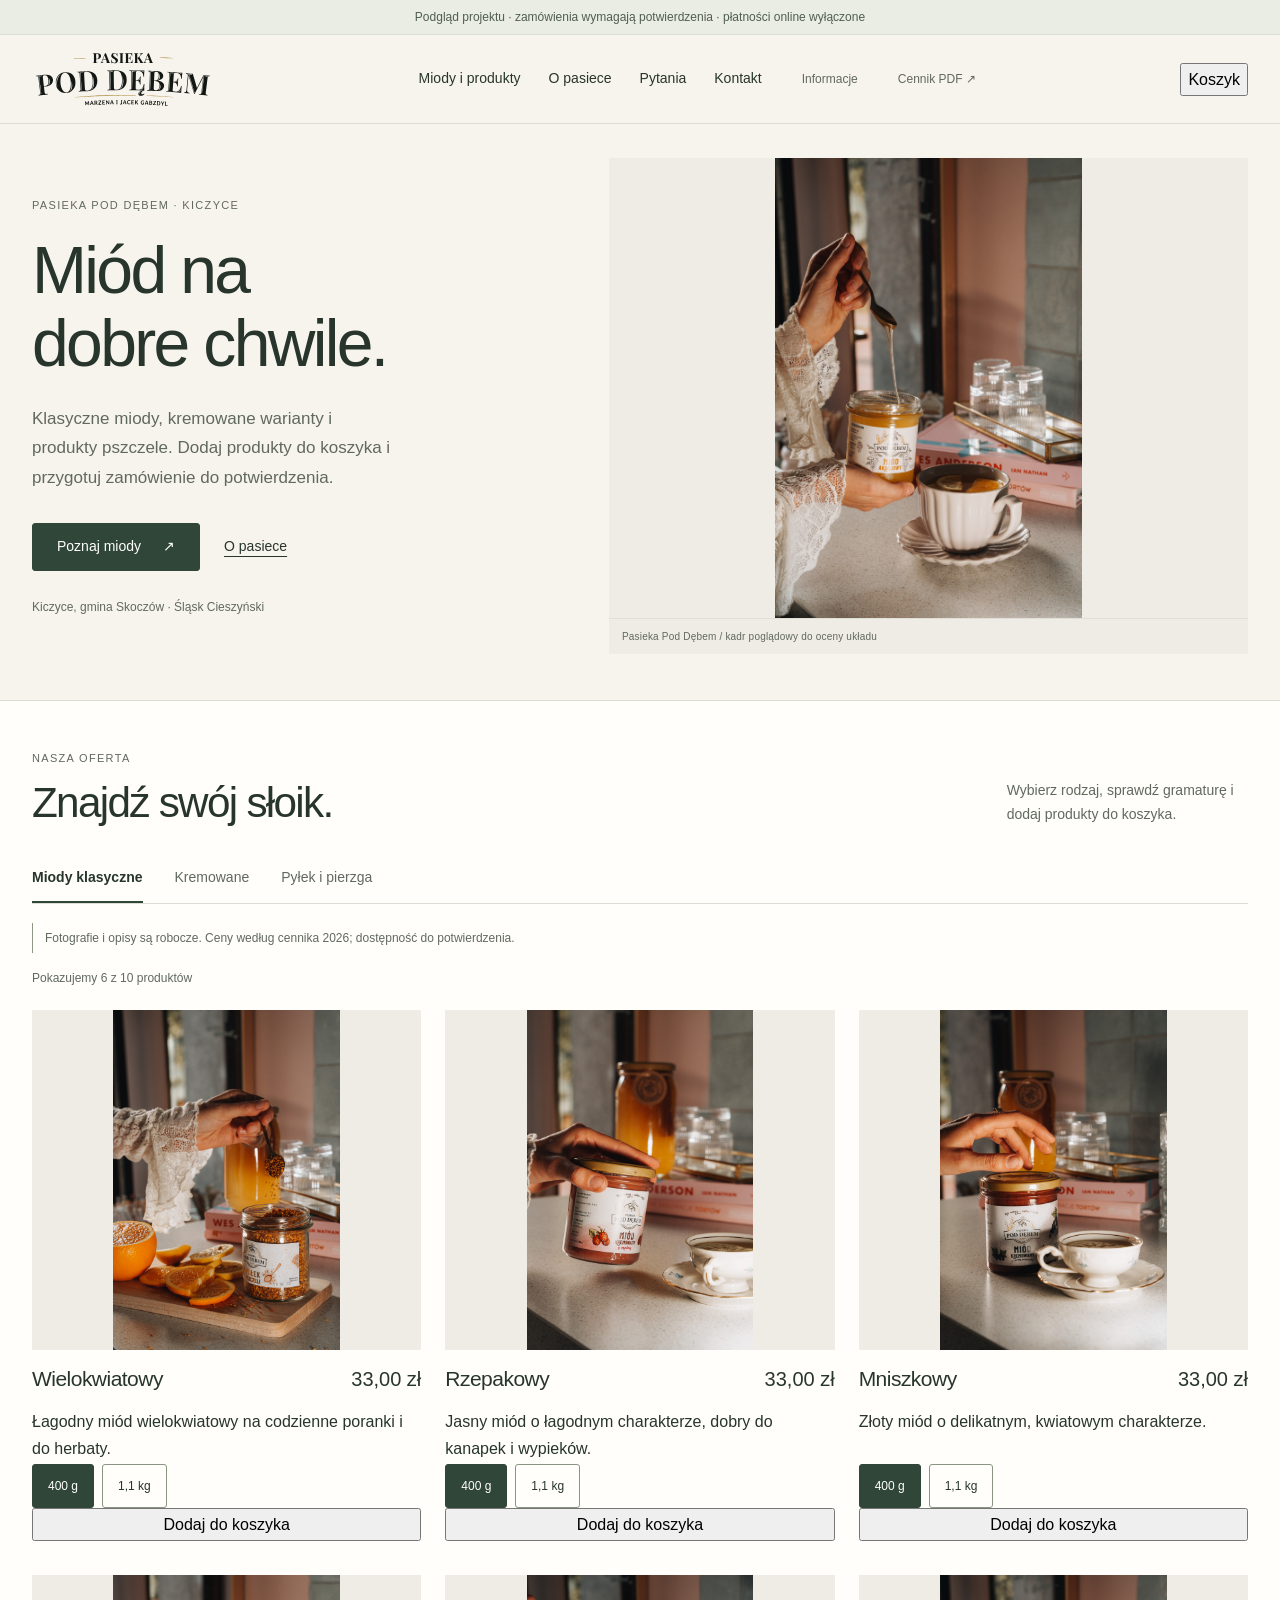
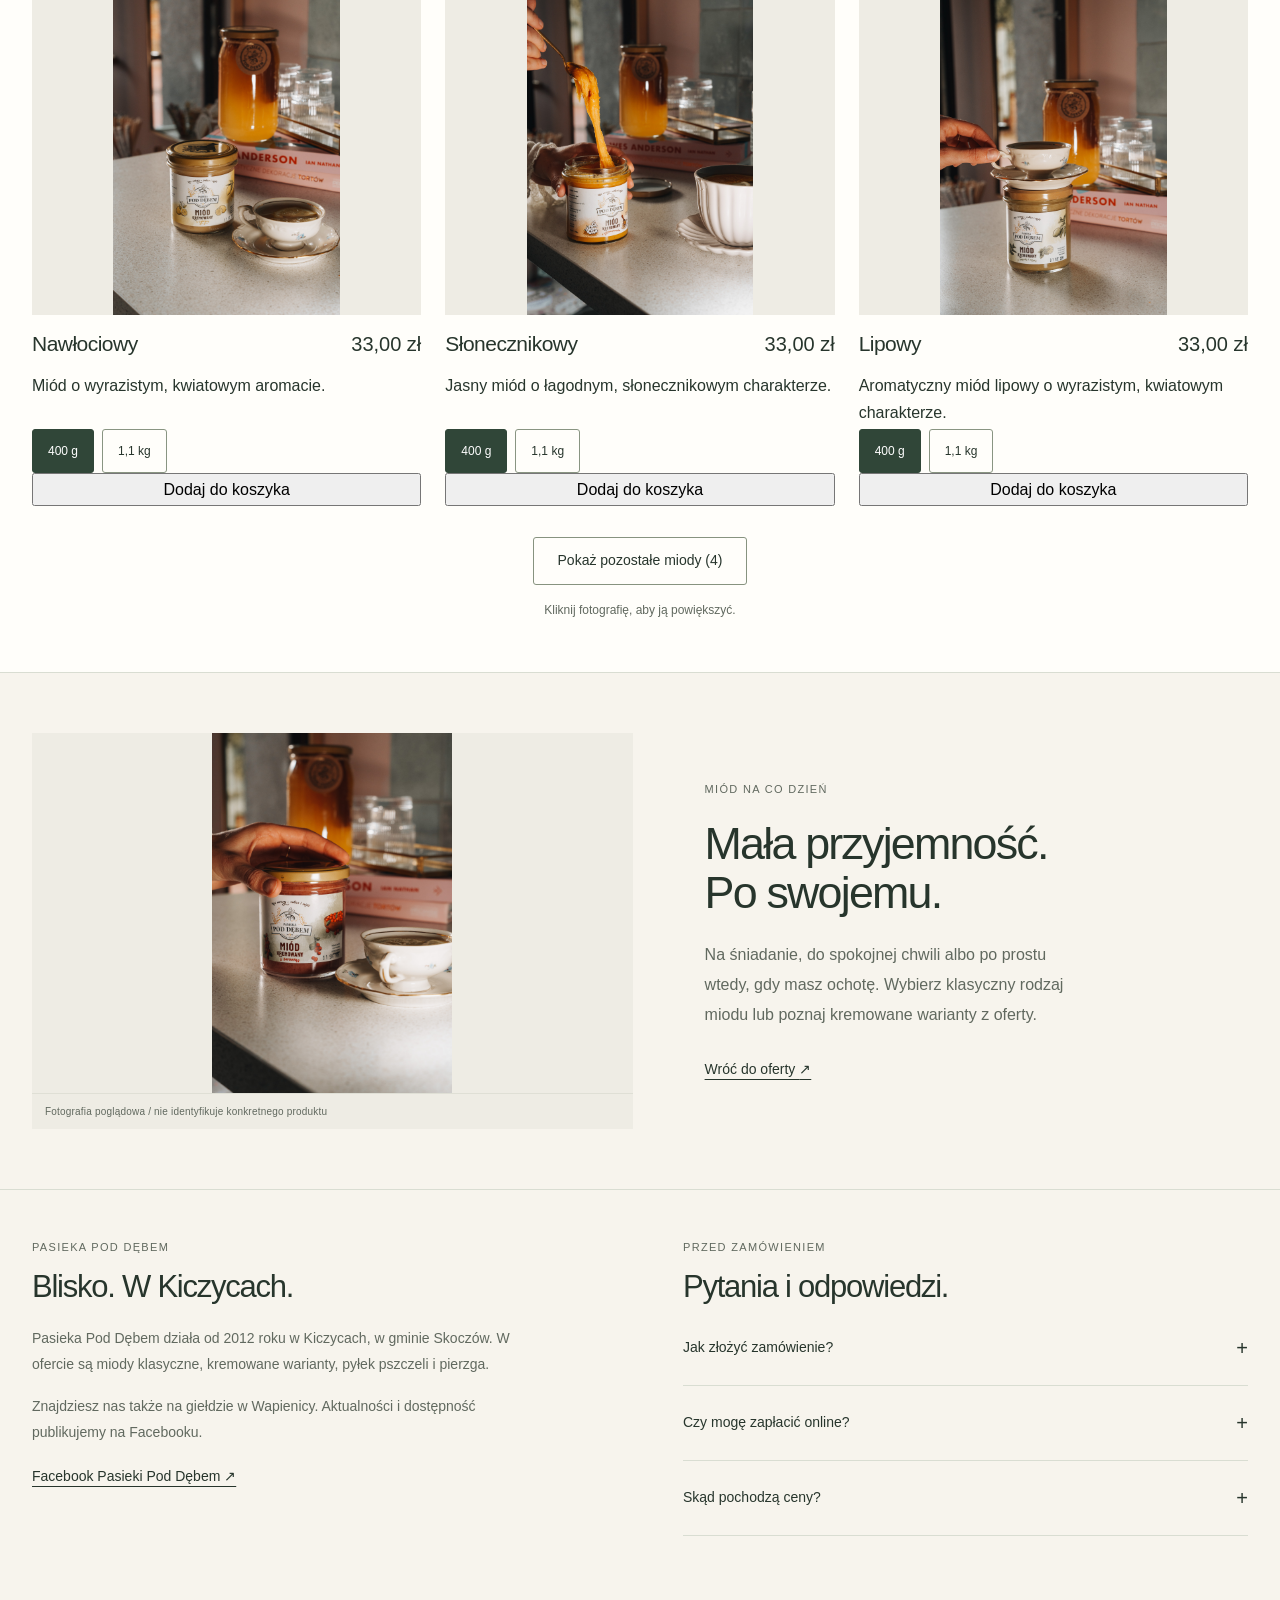
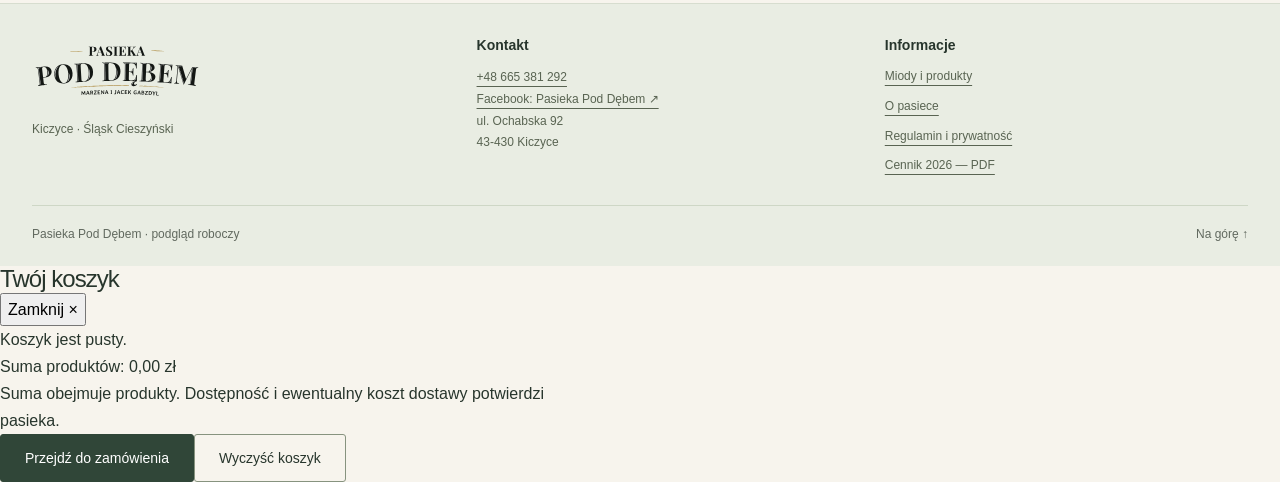
==== woocommerce/preview/index.html @ 7406d4e8 "fix: bump script cache versions after JS repairs" ====
<!doctype html>
<html lang="pl"><head>
<meta charset="utf-8"><meta name="viewport" content="width=device-width,initial-scale=1"><meta name="robots" content="noindex,nofollow">
<title>Pasieka Pod Dębem — miody z Kiczyc</title>
<meta name="description" content="Poznaj ofertę Pasieki Pod Dębem w Kiczycach: miody klasyczne, kremowane, pyłek pszczeli i pierzga. Podgląd strony.">
<link rel="preconnect" href="https://api.fontshare.com"><link rel="preconnect" href="https://cdn.fontshare.com" crossorigin>
<link href="https://api.fontshare.com/v2/css?f[]=satoshi@400,500,700&display=swap" rel="stylesheet">
<link rel="stylesheet" href="brand.css?v=brand-story-4">
<link rel="icon" type="image/svg+xml" href="../../Pasieka/Same%20pszcz%C3%B3%C5%82ki/Sama%20pszczo%C5%82a%20-%20filled.svg">
</head><body>
<a class="skip" href="#main">Przejdź do treści</a><div class="demo-banner">Podgląd projektu · zamówienia wymagają potwierdzenia · płatności online wyłączone</div>
<header class="site-header"><div class="wrap header-inner"><a class="brand" href="#start" aria-label="Pasieka Pod Dębem — strona główna"><img class="brand-wordmark" src="../../Pasieka/Sam%20logotyp/Sam%20logotyp.svg" alt="Pasieka Pod Dębem" width="1993" height="780"></a><button class="menu-toggle" type="button" aria-controls="main-nav" aria-expanded="false">Menu</button><nav id="main-nav" class="main-nav" aria-label="Menu główne"><a href="#oferta">Miody i produkty</a><a href="#o-pasiece">O pasiece</a><a href="#pytania">Pytania</a><a href="#kontakt">Kontakt</a><a class="header-doc" href="informacje.html">Informacje</a><a class="header-doc" href="../../Pasieka/Mi%C3%B3d%20cennik%202026.pdf" target="_blank" rel="noopener noreferrer">Cennik PDF ↗</a></nav><button class="cart-toggle" id="cart-toggle" type="button" aria-controls="cart-drawer" aria-expanded="false">Koszyk <span class="cart-count" id="cart-count" aria-hidden="true">0</span></button></div></header>
<main id="main">
<section class="wrap hero" id="start" aria-labelledby="hero-title"><div class="hero-copy"><span class="eyebrow">Pasieka Pod Dębem · Kiczyce</span><h1 id="hero-title">Miód na dobre chwile.</h1><p class="hero-lead">Klasyczne miody, kremowane warianty i produkty pszczele. Dodaj produkty do koszyka i przygotuj zamówienie do potwierdzenia.</p><div class="hero-actions"><a class="btn" href="#oferta">Poznaj miody <span aria-hidden="true">↗</span></a><a class="text-link" href="#o-pasiece">O pasiece</a></div><p class="hero-footnote">Kiczyce, gmina Skoczów · Śląsk Cieszyński</p></div><figure class="hero-media"><img src="../../www/DSC02595.jpg" alt="Fotografia poglądowa z sesji Pasieki Pod Dębem — DSC02595.jpg" fetchpriority="high" loading="eager" decoding="async"><figcaption>Pasieka Pod Dębem / kadr poglądowy do oceny układu</figcaption></figure></section>
<section class="catalog-section" id="oferta" aria-labelledby="offer-title"><div class="wrap"><div class="section-head"><div><span class="eyebrow">Nasza oferta</span><h2 id="offer-title">Znajdź swój słoik.</h2></div><p>Wybierz rodzaj, sprawdź gramaturę i dodaj produkty do koszyka.</p></div><div id="catalog-toolbar" class="catalog-toolbar"><div class="catalog-filters" role="group" aria-label="Kategorie produktów"><button type="button" class="filter" data-filter="miody" aria-pressed="true">Miody klasyczne</button><button type="button" class="filter" data-filter="kremowane" aria-pressed="false">Kremowane</button><button type="button" class="filter" data-filter="inne" aria-pressed="false">Pyłek i pierzga</button></div></div><p class="notice" role="note">Fotografie i opisy są robocze. Ceny według cennika 2026; dostępność do potwierdzenia.</p><p id="catalog-status" class="catalog-status" role="status"></p><div class="product-grid" id="product-grid"></div><noscript><p class="notice">Katalog interaktywny wymaga JavaScriptu. <a href="../../Pasieka/Mi%C3%B3d%20cennik%202026.pdf">Otwórz ofertę w PDF</a>.</p></noscript><div class="catalog-bottom"><button id="catalog-expand" class="btn secondary" type="button" aria-controls="product-grid" aria-expanded="false" hidden>Pokaż pozostałe miody (4)</button><p class="catalog-note">Kliknij fotografię, aby ją powiększyć.</p></div></div></section>
<section class="wrap editorial" aria-labelledby="everyday-title"><figure class="editorial-media"><img src="../../www/DSC02689.jpg" alt="Fotografia poglądowa z sesji Pasieki Pod Dębem — DSC02689.jpg" loading="lazy" decoding="async"><figcaption>Fotografia poglądowa / nie identyfikuje konkretnego produktu</figcaption></figure><div class="editorial-copy"><span class="eyebrow">Miód na co dzień</span><h2 id="everyday-title">Mała przyjemność.<br>Po swojemu.</h2><p>Na śniadanie, do spokojnej chwili albo po prostu wtedy, gdy masz ochotę. Wybierz klasyczny rodzaj miodu lub poznaj kremowane warianty z oferty.</p><a class="text-link" href="#oferta">Wróć do oferty <span aria-hidden="true">↗</span></a></div></section>
<section class="about-section" id="o-pasiece" aria-labelledby="about-title"><div class="wrap about-faq"><div class="about-copy"><span class="eyebrow">Pasieka Pod Dębem</span><h2 id="about-title">Blisko. W Kiczycach.</h2><p>Pasieka Pod Dębem działa od 2012 roku w Kiczycach, w gminie Skoczów. W ofercie są miody klasyczne, kremowane warianty, pyłek pszczeli i pierzga.</p><p>Znajdziesz nas także na giełdzie w Wapienicy. Aktualności i dostępność publikujemy na Facebooku.</p><a class="text-link" href="https://www.facebook.com/miody.pod.debem/" target="_blank" rel="noopener noreferrer">Facebook Pasieki Pod Dębem ↗</a></div><div id="pytania" class="faq"><span class="eyebrow">Przed zamówieniem</span><h2>Pytania i odpowiedzi.</h2><details><summary>Jak złożyć zamówienie?</summary><p>Wybierz produkt i gramaturę, dodaj go do koszyka, a następnie wypełnij krótki formularz. Zamówienie przygotujesz do potwierdzenia przez pasiekę.</p></details><details><summary>Czy mogę zapłacić online?</summary><p>Jeszcze nie. Płatność online jest w przygotowaniu. Zamówienie można przekazać do potwierdzenia telefonicznie lub SMS-em.</p></details><details><summary>Skąd pochodzą ceny?</summary><p>Z cennika 2026. Dokument nie określa bieżącego magazynu ani kosztów dostawy. Pierzga ma cenę dla 200 g; wariant 0,5 kg nie ma podanej ceny.</p></details></div></div></section>
</main>
<footer class="site-footer"><div class="wrap"><div class="footer-grid"><div><img class="footer-wordmark" src="../../Pasieka/Sam%20logotyp/Sam%20logotyp.svg" alt="Pasieka Pod Dębem" width="1993" height="780" loading="lazy"><p>Kiczyce · Śląsk Cieszyński</p></div><div id="kontakt"><h2>Kontakt</h2><p><a href="tel:+48665381292">+48 665 381 292</a><br><a href="https://www.facebook.com/miody.pod.debem/" target="_blank" rel="noopener noreferrer">Facebook: Pasieka Pod Dębem ↗</a></p><p>ul. Ochabska 92<br>43-430 Kiczyce</p></div><div class="footer-links"><h2>Informacje</h2><a href="#oferta">Miody i produkty</a><a href="#o-pasiece">O pasiece</a><a href="informacje.html">Regulamin i prywatność</a><a href="../../Pasieka/Mi%C3%B3d%20cennik%202026.pdf" target="_blank" rel="noopener noreferrer">Cennik 2026 — PDF</a></div></div><div class="copyright"><span>Pasieka Pod Dębem · podgląd roboczy</span><a href="#start">Na górę ↑</a></div></div></footer>
<div class="cart-overlay" id="cart-overlay" hidden></div>
<aside class="cart-drawer" id="cart-drawer" aria-hidden="true" aria-labelledby="cart-title">
<div class="cart-head"><h2 id="cart-title">Twój koszyk</h2><button class="cart-close" id="cart-close" type="button" aria-label="Zamknij koszyk">Zamknij ×</button></div>
<div class="cart-body">
<div id="cart-view">
<div id="cart-lines"></div><p class="cart-total" id="cart-total">Suma produktów: 0,00 zł</p><p class="cart-note">Suma obejmuje produkty. Dostępność i ewentualny koszt dostawy potwierdzi pasieka.</p>
</div>
<form id="checkout-form" class="cart-form" hidden novalidate>
<h3>Zamówienie do potwierdzenia</h3>
<div class="field"><label for="customer-name">Imię i nazwisko *</label><input id="customer-name" name="name" autocomplete="name" required></div>
<div class="field"><label for="customer-phone">Telefon *</label><input id="customer-phone" name="phone" type="tel" autocomplete="tel" inputmode="tel" required></div>
<div class="field"><label for="customer-email">E-mail (opcjonalnie)</label><input id="customer-email" name="email" type="email" autocomplete="email"></div>
<div class="field"><label for="pickup">Odbiór *</label><select id="pickup" name="pickup" required><option value="Kiczyce — ul. Ochabska 92">Kiczyce — ul. Ochabska 92</option><option value="Giełda w Wapienicy">Giełda w Wapienicy</option><option value="Do ustalenia z pasieką">Do ustalenia z pasieką</option></select></div>
<div class="field"><label for="notes">Uwagi (opcjonalnie)</label><textarea id="notes" name="notes" rows="3"></textarea></div>
<label class="check"><input id="consent" name="consent" type="checkbox" required><span>Zgadzam się na kontakt w sprawie mojego zamówienia. *</span></label>
<p class="cart-note">Po wysłaniu zobaczysz podsumowanie. Możesz je skopiować lub otworzyć jako SMS. Dane nie są automatycznie wysyłane na serwer.</p>
</form>
<div id="summary-view" hidden>
<h3>Podsumowanie zamówienia</h3><p class="cart-note">Zamówienie nie zostało jeszcze wysłane ani potwierdzone. Płatność online jest wyłączona.</p>
<label class="field" for="order-text">Treść zamówienia<textarea id="order-text" readonly rows="8"></textarea></label>
<div class="cart-actions"><button class="btn" id="copy-order" type="button">Kopiuj zamówienie</button><a class="btn secondary" id="sms-order" href="#">Otwórz SMS</a><button class="btn secondary" id="edit-order" type="button">Wróć do formularza</button></div>
</div>
</div>
<div class="cart-actions"><button class="btn" id="cart-checkout" type="button" disabled>Przejdź do zamówienia</button><button class="btn secondary" id="cart-clear" type="button" disabled>Wyczyść koszyk</button></div>
</aside>
<dialog id="photo-dialog" aria-labelledby="photo-dialog-title" aria-describedby="photo-dialog-note"><div class="lightbox-top"><h2 id="photo-dialog-title">Powiększenie zdjęcia</h2><button id="photo-close" type="button" autofocus aria-label="Zamknij powiększenie">Zamknij ×</button></div><p id="photo-dialog-note">Fotografia robocza — zgodność z produktem niezweryfikowana.</p><div class="lightbox-stage"><img id="photo-dialog-image" alt=""></div><a id="photo-original" target="_blank" rel="noopener noreferrer">Otwórz oryginał w nowej karcie ↗</a></dialog>
<script src="assets/site.js?v=fix2"></script><script src="catalog.js?v=fix2"></script>
</body></html>
---- woocommerce/preview/brand.css ----
/* Brand Story 4: samodzielny arkusz strony glownej; bez poprzednich nakladek. */
:root{--paper:#f7f4ed;--white:#fffefa;--ink:#27352c;--muted:#61695f;--line:#d9ddd2;--green:#304638;--photo:#eeece4;--font:'Satoshi',-apple-system,BlinkMacSystemFont,'Segoe UI',sans-serif;--header-height:88px}*{box-sizing:border-box}html{scroll-behavior:smooth;scroll-padding-top:calc(var(--header-height) + 14px)}body{margin:0;font:400 16px/1.7 var(--font);background:var(--paper);color:var(--ink);-webkit-font-smoothing:antialiased}h1,h2,h3,p,figure{margin:0}h1,h2,h3{font-weight:500;line-height:1.1;letter-spacing:-.04em;text-wrap:balance}p{max-width:65ch}a{color:inherit;text-underline-offset:5px}button,input{font:inherit}button{cursor:pointer}img{display:block;max-width:100%;height:auto}[hidden]{display:none!important}:focus-visible{outline:2px solid var(--green);outline-offset:4px}.wrap{width:min(1240px,calc(100% - 64px));margin-inline:auto}.skip{position:fixed;left:16px;top:-100px;background:white;padding:12px;z-index:100}.skip:focus{top:16px}.screen-reader-text{position:absolute!important;width:1px;height:1px;overflow:hidden;clip-path:inset(50%);white-space:nowrap}.demo-banner{text-align:center;padding:7px 18px;background:#e9ede3;border-bottom:1px solid var(--line);color:#515d50;font-size:12px}.site-header{position:sticky;top:0;z-index:30;background:var(--paper);border-bottom:1px solid var(--line)}.header-inner{min-height:88px;display:flex;justify-content:space-between;align-items:center;gap:28px}.brand{display:block;text-decoration:none}.brand-wordmark{width:182px;height:auto;max-height:72px;object-fit:contain}.main-nav{display:flex;align-items:center;gap:28px;font-size:14px}.main-nav a{text-decoration:none;padding:10px 0}.main-nav a:hover{text-decoration:underline}.main-nav .header-doc{font-size:12px;color:var(--muted);margin-left:12px}.menu-toggle{display:none;min-height:44px;border:1px solid #8a9486;background:none;color:var(--ink);padding:8px 14px;border-radius:3px}.eyebrow{display:block;text-transform:uppercase;letter-spacing:.12em;font-size:11px;font-weight:500;color:var(--muted);margin-bottom:20px}.hero{display:grid;grid-template-columns:.9fr 1.1fr;gap:54px;align-items:center;padding:34px 0 46px}.hero-copy{padding:20px 0}.hero h1{font-size:clamp(42px,5.2vw,66px);max-width:11ch;margin-bottom:24px}.hero-lead{font-size:17px;line-height:1.75;max-width:39ch;color:var(--muted)}.hero-actions{display:flex;align-items:center;flex-wrap:wrap;gap:24px;margin-top:30px}.btn{display:inline-flex;align-items:center;justify-content:center;gap:22px;min-height:48px;padding:12px 24px;border:1px solid var(--green);border-radius:3px;background:var(--green);color:white;text-decoration:none;font:500 14px/1.5 var(--font)}.btn:hover{background:#223629}.btn.secondary{background:transparent;color:var(--ink);border-color:#87937f}.btn.secondary:hover{background:#e7ecdf}.text-link{font-size:14px;font-weight:500;text-decoration:underline}.hero-footnote{font-size:12px;color:var(--muted);margin-top:26px}.hero-media,.editorial-media{min-width:0;background:var(--photo)}.hero-media>img{width:100%;height:clamp(330px,36vw,460px);object-fit:contain}.hero-media figcaption,.editorial-media figcaption{padding:9px 13px;font-size:10px;color:var(--muted);border-top:1px solid #dfdfd5;letter-spacing:.02em}.catalog-section{padding:48px 0 52px;background:var(--white);border-block:1px solid var(--line)}.section-head{display:flex;justify-content:space-between;align-items:end;gap:36px;margin-bottom:26px}.section-head .eyebrow{margin-bottom:12px}.section-head h2{font-size:clamp(31px,3.3vw,43px)}.section-head>p{font-size:14px;color:var(--muted);max-width:31ch}.catalog-toolbar{z-index:20;background:var(--white);padding-top:4px}.catalog-toolbar.is-sticky{position:sticky;top:var(--header-height)}.catalog-filters{display:flex;gap:32px;border-bottom:1px solid var(--line);margin-bottom:19px}.filter{flex:none;min-height:46px;padding:10px 0 13px;border:0;border-bottom:2px solid transparent;background:none;color:var(--muted);font:400 14px var(--font)}.filter[aria-pressed=true]{border-bottom-color:var(--green);color:var(--ink);font-weight:700}.filter:hover{color:var(--ink)}.notice{font-size:12px;line-height:1.7;color:var(--muted);padding:5px 0 5px 12px;border-left:1px solid #8c9784;max-width:88ch;margin-bottom:15px}.catalog-status{font-size:12px;color:var(--muted);margin-bottom:22px;min-height:1.7em}.product-grid{display:grid;grid-template-columns:repeat(3,minmax(0,1fr));gap:34px 24px}.sample-card{display:flex;flex-direction:column;min-width:0}.product-media{display:block;position:relative;height:clamp(260px,27vw,340px);background:var(--photo);text-decoration:none;margin-bottom:16px;cursor:zoom-in;overflow:hidden}.product-media>img{width:100%;height:100%;object-fit:contain}.media-placeholder{height:100%;display:flex;align-items:center;padding:20px;color:var(--muted);font-size:13px}.product-heading{display:flex;justify-content:space-between;align-items:start;gap:13px;margin-bottom:13px}.sample-card h3{font-size:21px;line-height:1.25;letter-spacing:-.025em;min-width:0;overflow-wrap:break-word}.price-row{flex:none}.product-price{font-size:20px;font-weight:500;white-space:nowrap;font-variant-numeric:tabular-nums;line-height:1.35}.variant-buttons{display:flex;gap:8px;flex-wrap:wrap;margin-top:auto;padding-top:2px}.weight-option{display:inline-flex;justify-content:center;align-items:center;min-height:44px;padding:8px 15px;border:1px solid #899582;border-radius:3px;background:none;color:var(--ink);font:400 12px var(--font)}.weight-option:hover{background:#e9eee3}.weight-option[aria-pressed=true]{background:var(--green);border-color:var(--green);color:white}.single-weight{font-size:13px;color:var(--muted);margin-top:auto}.catalog-bottom{display:flex;flex-direction:column;align-items:center;text-align:center;gap:15px;margin-top:31px}.catalog-note{font-size:12px;color:var(--muted)}.editorial{display:grid;grid-template-columns:1.05fr .95fr;align-items:center;gap:72px;padding:60px 0}.editorial-media>img{width:100%;height:360px;object-fit:contain}.editorial-copy h2{font-size:clamp(32px,3.5vw,46px);margin-bottom:23px}.editorial-copy>p{font-size:16px;color:var(--muted);line-height:1.85;margin-bottom:26px;max-width:43ch}.about-section{padding:48px 0 52px;border-top:1px solid var(--line)}.about-faq{display:grid;grid-template-columns:1fr 1fr;gap:86px}.about-faq h2{font-size:31px;margin-bottom:22px}.about-faq p{font-size:14px;line-height:1.85;color:var(--muted);margin-bottom:16px}.about-faq .eyebrow{margin-bottom:13px}details{border-bottom:1px solid var(--line);padding-bottom:15px;margin-bottom:15px}summary{display:flex;justify-content:space-between;align-items:center;gap:18px;min-height:44px;cursor:pointer;list-style:none;font-size:14px}summary::-webkit-details-marker{display:none}summary:after{content:'+';font-size:20px;font-weight:400}details[open] summary:after{content:'−'}details p{padding-top:9px}.site-footer{background:#e9ede3;padding:34px 0 22px;border-top:1px solid #d7ddcf}.footer-grid{display:grid;grid-template-columns:1.1fr 1fr 1fr;gap:45px}.footer-wordmark{width:170px;height:auto;max-height:76px;object-fit:contain;margin-bottom:14px}.footer-grid h2{font-size:14px;font-weight:700;letter-spacing:0;margin-bottom:14px}.footer-grid p,.footer-grid a{font-size:12px;line-height:1.8;color:#596452}.footer-links{display:grid;align-content:start;gap:8px}.footer-links h2{margin-bottom:5px}.copyright{display:flex;justify-content:space-between;gap:20px;border-top:1px solid #ced7c6;margin-top:28px;padding-top:18px;font-size:12px;color:var(--muted)}.copyright a{text-decoration:none}
#photo-dialog{width:min(1100px,calc(100vw - 28px));max-height:calc(100dvh - 28px);padding:18px;border:0;border-radius:3px;background:var(--paper);color:var(--ink);overflow:auto}#photo-dialog::backdrop{background:rgba(13,22,15,.83)}.lightbox-top{display:flex;justify-content:space-between;align-items:center;gap:15px}.lightbox-top h2{font-size:16px;letter-spacing:0}.lightbox-top button{min-height:44px;padding:8px 12px;border:1px solid #87937f;background:none;color:var(--ink);font:400 13px var(--font)}#photo-dialog-note{font-size:12px;color:var(--muted);margin:10px 0}.lightbox-stage{display:flex;justify-content:center;align-items:center}#photo-dialog-image{display:block;max-width:100%;max-height:calc(100dvh - 190px);width:auto;height:auto;object-fit:contain}#photo-original{display:inline-block;font-size:12px;margin-top:12px}
@media(max-width:1050px){.hero{gap:32px}.main-nav{gap:18px}.main-nav .header-doc{margin-left:0}.product-grid{grid-template-columns:repeat(2,minmax(0,1fr))}.editorial{gap:40px}.about-faq{gap:40px}}
@media(max-width:760px){.wrap{width:calc(100% - 36px)}.header-inner{min-height:74px;gap:12px;flex-wrap:wrap}.brand-wordmark{width:156px;max-height:65px}.menu-toggle{display:block}.main-nav{width:100%;padding-bottom:17px;flex-wrap:wrap;gap:12px 22px}.js .main-nav{display:none}.js .main-nav.is-open{display:flex}.hero{grid-template-columns:1fr;gap:24px;padding:25px 0 31px}.hero-copy{padding:0}.hero h1{font-size:clamp(39px,10vw,54px);max-width:12ch;margin-bottom:18px}.hero-lead{font-size:15px;max-width:46ch}.eyebrow{font-size:10px;margin-bottom:15px}.hero-actions{margin-top:22px;gap:20px}.hero-footnote{margin-top:20px;font-size:11px}.hero-media>img{height:clamp(270px,72vw,340px)}.hero-media figcaption,.editorial-media figcaption{font-size:10px}.catalog-section{padding:31px 0 36px}.section-head{flex-direction:column;align-items:start;gap:12px;margin-bottom:20px}.section-head h2{font-size:33px}.section-head>p{max-width:45ch;font-size:13px}.catalog-filters{overflow-x:auto;gap:23px;padding:3px 3px 0;margin-inline:-3px}.filter{font-size:13px}.product-grid{grid-template-columns:repeat(2,minmax(0,1fr));gap:27px 14px}.product-media{height:clamp(190px,50vw,220px);margin-bottom:12px}.product-heading{flex-direction:column;gap:6px;margin-bottom:12px}.sample-card h3{font-size:19px;line-height:1.25}.product-price{font-size:20px}.variant-buttons{flex-wrap:nowrap;gap:6px}.weight-option{flex:1;padding:8px;font-size:12px}.single-weight{font-size:12px}.catalog-bottom{margin-top:26px}.editorial{grid-template-columns:1fr;gap:26px;padding:38px 0}.editorial-media>img{height:300px}.editorial-copy h2{font-size:34px;margin-bottom:18px}.editorial-copy>p{font-size:15px;margin-bottom:21px}.about-section{padding:33px 0}.about-faq{grid-template-columns:1fr;gap:29px}.about-faq h2{font-size:29px}.footer-grid{grid-template-columns:1fr 1fr;gap:27px}.footer-grid>div:first-child{grid-column:1/-1}.footer-wordmark{width:156px}.copyright{flex-wrap:wrap;gap:10px}.demo-banner{font-size:11px;padding:7px 12px}.lightbox-top h2{font-size:13px}#photo-dialog{padding:13px}}
@media(max-width:359px){.product-grid{grid-template-columns:1fr}.product-heading{flex-direction:row}.product-media{height:260px}.weight-option{flex:0 1 auto}.hero h1{font-size:38px}}
@media(prefers-reduced-motion:reduce){html{scroll-behavior:auto}}
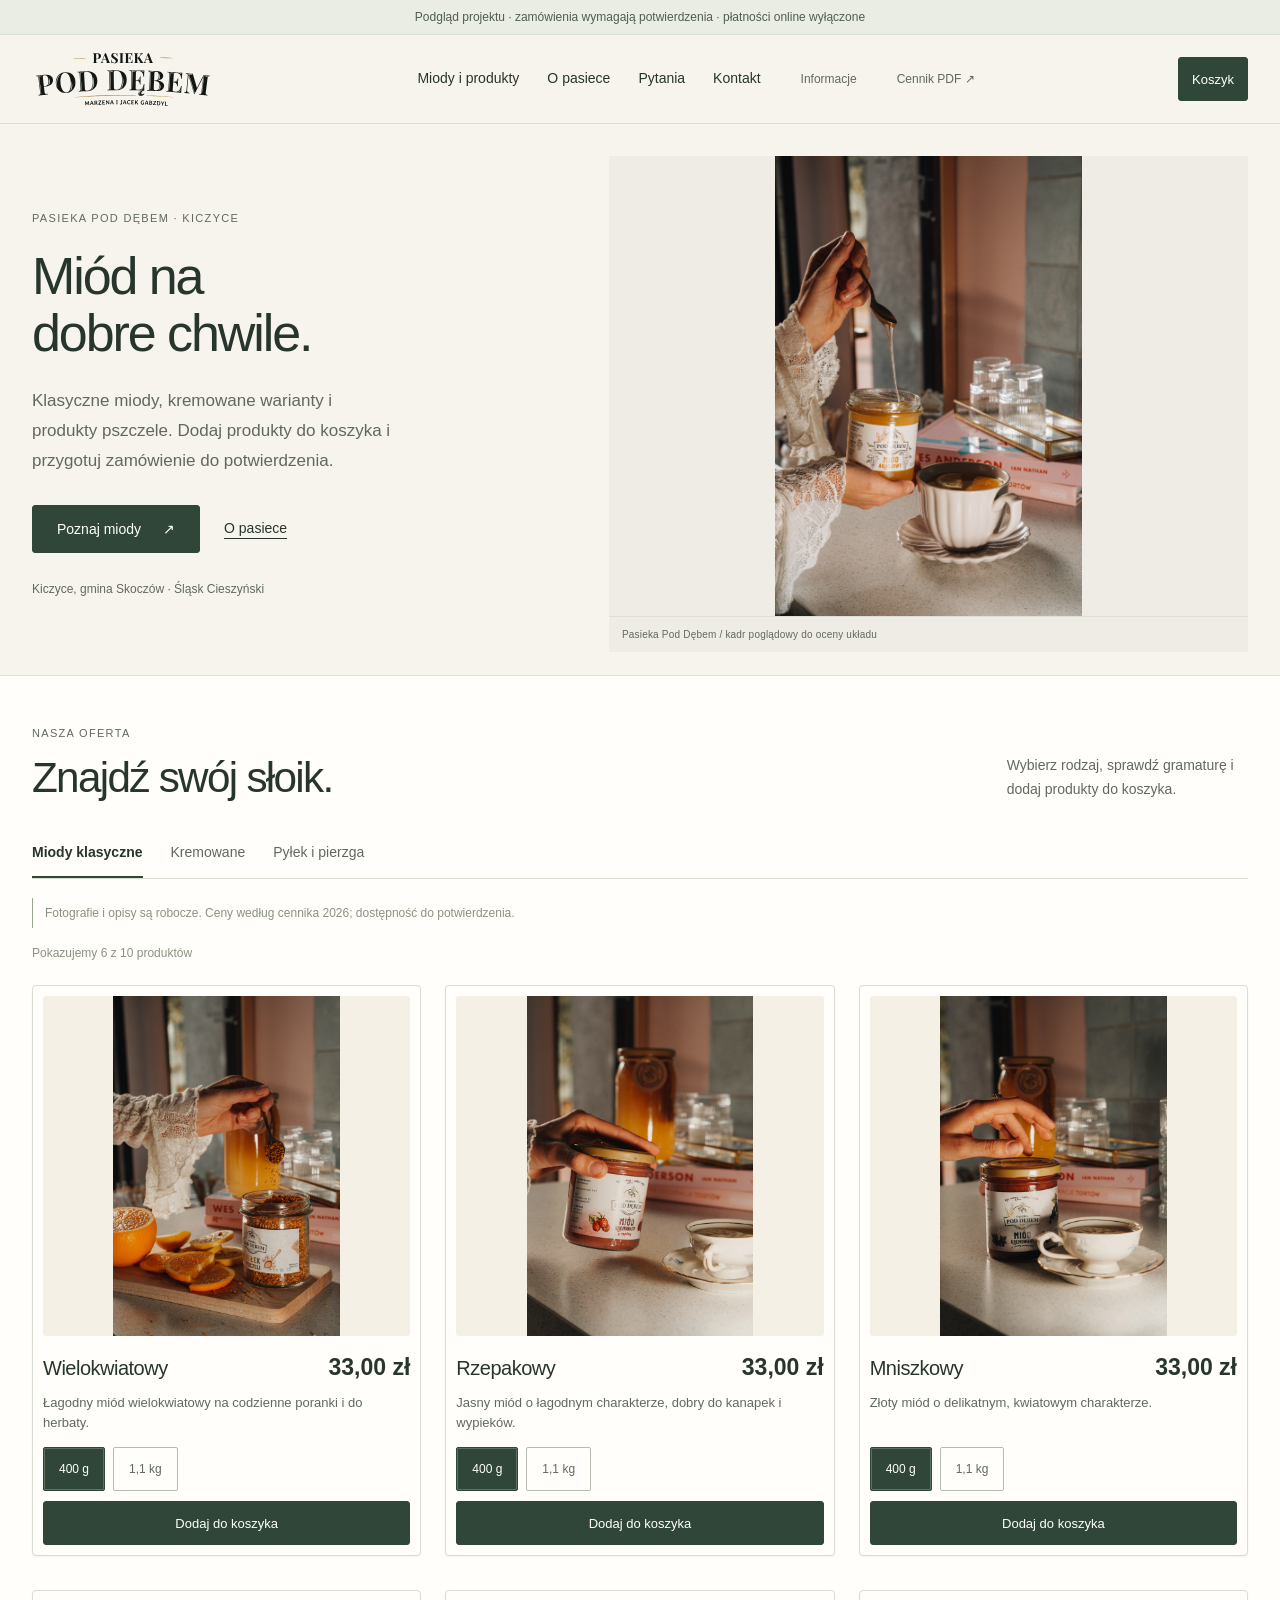
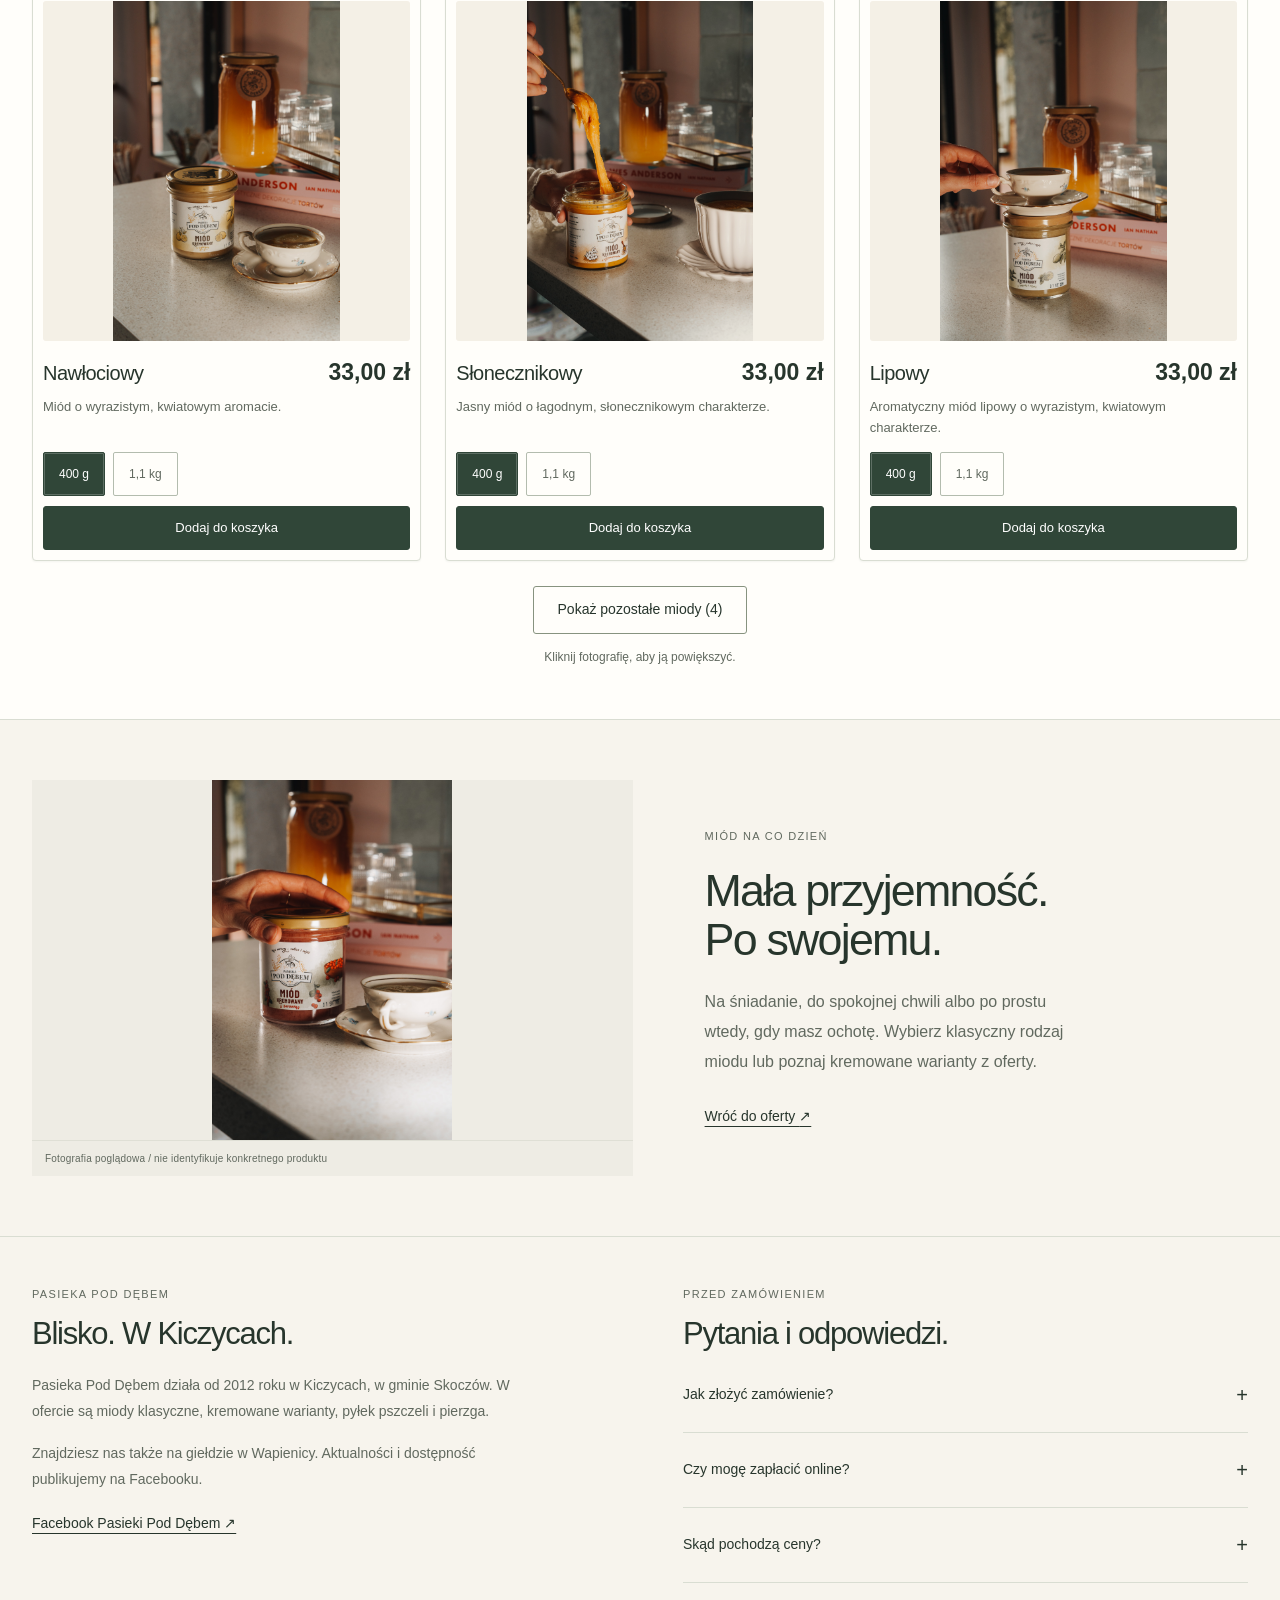
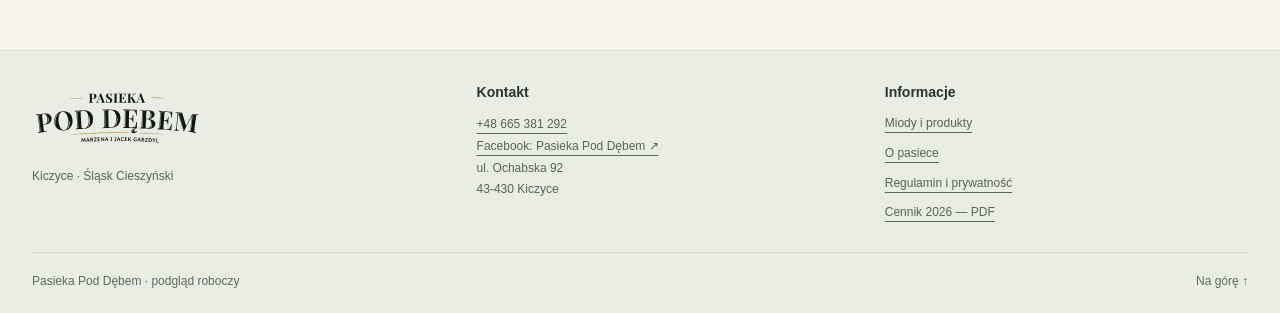
==== commit f32c9324: "fix: bump refinements.css cache version for cart styles" ====
--- a/woocommerce/preview/index.html
+++ b/woocommerce/preview/index.html
@@ -6,6 +6,7 @@
 <link rel="preconnect" href="https://api.fontshare.com"><link rel="preconnect" href="https://cdn.fontshare.com" crossorigin>
 <link href="https://api.fontshare.com/v2/css?f[]=satoshi@400,500,700&display=swap" rel="stylesheet">
 <link rel="stylesheet" href="brand.css?v=brand-story-4">
+<link rel="stylesheet" href="refinements.css?v=fix2">
 <link rel="icon" type="image/svg+xml" href="../../Pasieka/Same%20pszcz%C3%B3%C5%82ki/Sama%20pszczo%C5%82a%20-%20filled.svg">
 </head><body>
 <a class="skip" href="#main">Przejdź do treści</a><div class="demo-banner">Podgląd projektu · zamówienia wymagają potwierdzenia · płatności online wyłączone</div>
--- a/woocommerce/preview/refinements.css
+++ b/woocommerce/preview/refinements.css
@@ -0,0 +1,19 @@
+/* Catalog 3: korekty kompaktowego ukladu; bez zmiany zrodlowych fotografii. */
+.hero{padding:32px 0 23px}.hero h1{font-size:clamp(36px,4.5vw,52px)}.catalog-filters{gap:28px}.catalog-status,.catalog-note,.copyright{font-size:12px}.demo-banner{font-size:12px}.product-media{height:clamp(260px,27vw,340px);aspect-ratio:auto}.product-heading{margin-bottom:9px}.variant-buttons{padding-top:3px}.single-weight{font-size:12px}.catalog-bottom{margin-top:25px;gap:13px}.about-faq p{font-size:14px}.filter:focus-visible{outline-offset:-3px}
+/* Product cards: shared frame, calmer photo field, clearer price hierarchy. */
+.sample-card{padding:10px;background:var(--white);border:1px solid var(--line);border-radius:4px;box-shadow:0 1px 2px rgba(39,53,44,.05);transition:box-shadow .18s ease,transform .18s ease}
+.sample-card:hover{box-shadow:0 5px 16px rgba(39,53,44,.09);transform:translateY(-2px)}
+.product-media{border-radius:3px;background:#f4f0e6}
+.product-media>img{mix-blend-mode:multiply}
+.product-heading{align-items:baseline}
+.sample-card h3{font-size:20px}
+.product-price{font-size:23px;font-weight:700;color:var(--ink)}
+.single-weight,.weight-option{font-size:12px;color:var(--muted)}
+.weight-option{border-radius:2px;border-color:#b3bcae}
+.weight-option[aria-pressed=true]{background:var(--green);border-color:var(--green);color:#fff;box-shadow:inset 0 0 0 1px rgba(255,255,255,.22)}
+.notice,.catalog-status{color:#79806f;opacity:.86}
+/* Cart and checkout request. */
+.cart-toggle{display:none;align-items:center;gap:8px;min-height:44px;padding:8px 13px;border:1px solid var(--green);border-radius:3px;background:var(--green);color:#fff;font:500 13px var(--font)}.js .cart-toggle{display:inline-flex}.cart-count{display:inline-flex;align-items:center;justify-content:center;min-width:22px;height:22px;padding:0 5px;border-radius:999px;background:#fff;color:var(--green);font-size:11px;font-weight:700}.cart-count[hidden]{display:none}.cart-overlay{position:fixed;inset:0;z-index:40;background:rgba(13,22,15,.55);opacity:0;visibility:hidden;transition:opacity .2s ease,visibility .2s ease}.cart-overlay.is-open{opacity:1;visibility:visible}.cart-drawer{position:fixed;top:0;right:0;z-index:50;display:none;flex-direction:column;width:min(430px,100%);height:100dvh;background:var(--white);border-left:1px solid var(--line);transform:translateX(100%);transition:transform .22s ease}.js .cart-drawer{display:flex}.cart-drawer.is-open{transform:none}.cart-head{display:flex;justify-content:space-between;align-items:center;gap:12px;padding:16px 18px;border-bottom:1px solid var(--line)}.cart-head h2{font-size:20px}.cart-close{min-height:42px;padding:7px 11px;border:1px solid #87937f;border-radius:3px;background:none;color:var(--ink);font:400 12px var(--font)}.cart-body{flex:1;overflow:auto;padding:16px 18px}.cart-status{min-height:1.5em;margin:0 0 8px;color:var(--muted);font-size:12px}.cart-line{display:grid;gap:8px;padding:14px 0;border-bottom:1px solid var(--line)}.cart-line-top{display:flex;justify-content:space-between;align-items:baseline;gap:12px}.cart-line h3{font-size:16px;line-height:1.3}.cart-line p{margin:0;font-size:13px;color:var(--muted)}.cart-line-top span{font-weight:700;white-space:nowrap}.qty{display:flex;align-items:center;flex-wrap:wrap;gap:8px}.qty button{min-width:42px;min-height:42px;padding:0}.qty span{min-width:62px;text-align:center;font-size:13px}.link-button{min-height:42px;border:0;background:none;color:var(--ink);text-decoration:underline;font-size:13px}.cart-total{margin:14px 0 8px;font-size:21px;font-weight:700}.cart-note{margin:0 0 12px;color:var(--muted);font-size:12px;line-height:1.6}.cart-empty{margin:0;color:var(--muted);font-size:14px}.cart-form{display:grid;gap:13px}.cart-form h3,.summary-view h3{font-size:18px}.field label{display:block;margin-bottom:5px;font-size:13px}.field input,.field select,.field textarea{display:block;width:100%;min-height:46px;padding:10px;border:1px solid #899582;border-radius:3px;background:#fff;color:var(--ink);font:400 14px var(--font)}.field textarea{min-height:90px;resize:vertical}.check{display:flex;align-items:flex-start;gap:10px;font-size:13px;line-height:1.5}.check input{width:20px;height:20px;margin-top:2px;accent-color:var(--green)}.cart-actions{display:grid;gap:10px;padding:16px 18px;border-top:1px solid var(--line)}.cart-actions .btn{width:100%}.add-to-cart{display:inline-flex;justify-content:center;align-items:center;width:100%;min-height:44px;margin-top:10px;padding:10px 14px;border:1px solid var(--green);border-radius:3px;background:var(--green);color:#fff;font:500 13px var(--font)}.add-to-cart:hover{background:#223629}.product-desc{margin:0 0 10px;color:var(--muted);font-size:13px;line-height:1.6}
+@media(max-width:760px){.hero{padding:24px 0 18px}.hero h1{font-size:clamp(34px,8.5vw,45px)}.catalog-filters{gap:20px}.catalog-status,.catalog-note,.demo-banner{font-size:12px}.filter{font-size:13px}.product-media{height:clamp(190px,50vw,220px);aspect-ratio:auto}.weight-option,.single-weight{font-size:12px}.catalog-bottom{margin-top:22px}.about-faq p{font-size:14px}.sample-card{padding:8px}.sample-card h3{font-size:19px}.product-price{font-size:21px}.cart-drawer{width:100%}.cart-head{padding:13px 15px}.cart-body,.cart-actions{padding:13px 15px}.cart-form h3{font-size:16px}.field input,.field select,.field textarea{font-size:16px}.add-to-cart{min-height:48px}}
+@media(max-width:359px){.product-media{height:clamp(220px,70vw,280px);aspect-ratio:auto}.catalog-filters{gap:14px}.filter{font-size:12px}.variant-buttons .weight-option{flex:0 1 auto}}
+@media(prefers-reduced-motion:reduce){.sample-card,.sample-card:hover,.cart-overlay,.cart-drawer{transition:none;transform:none}.cart-drawer.is-open{transform:none}}
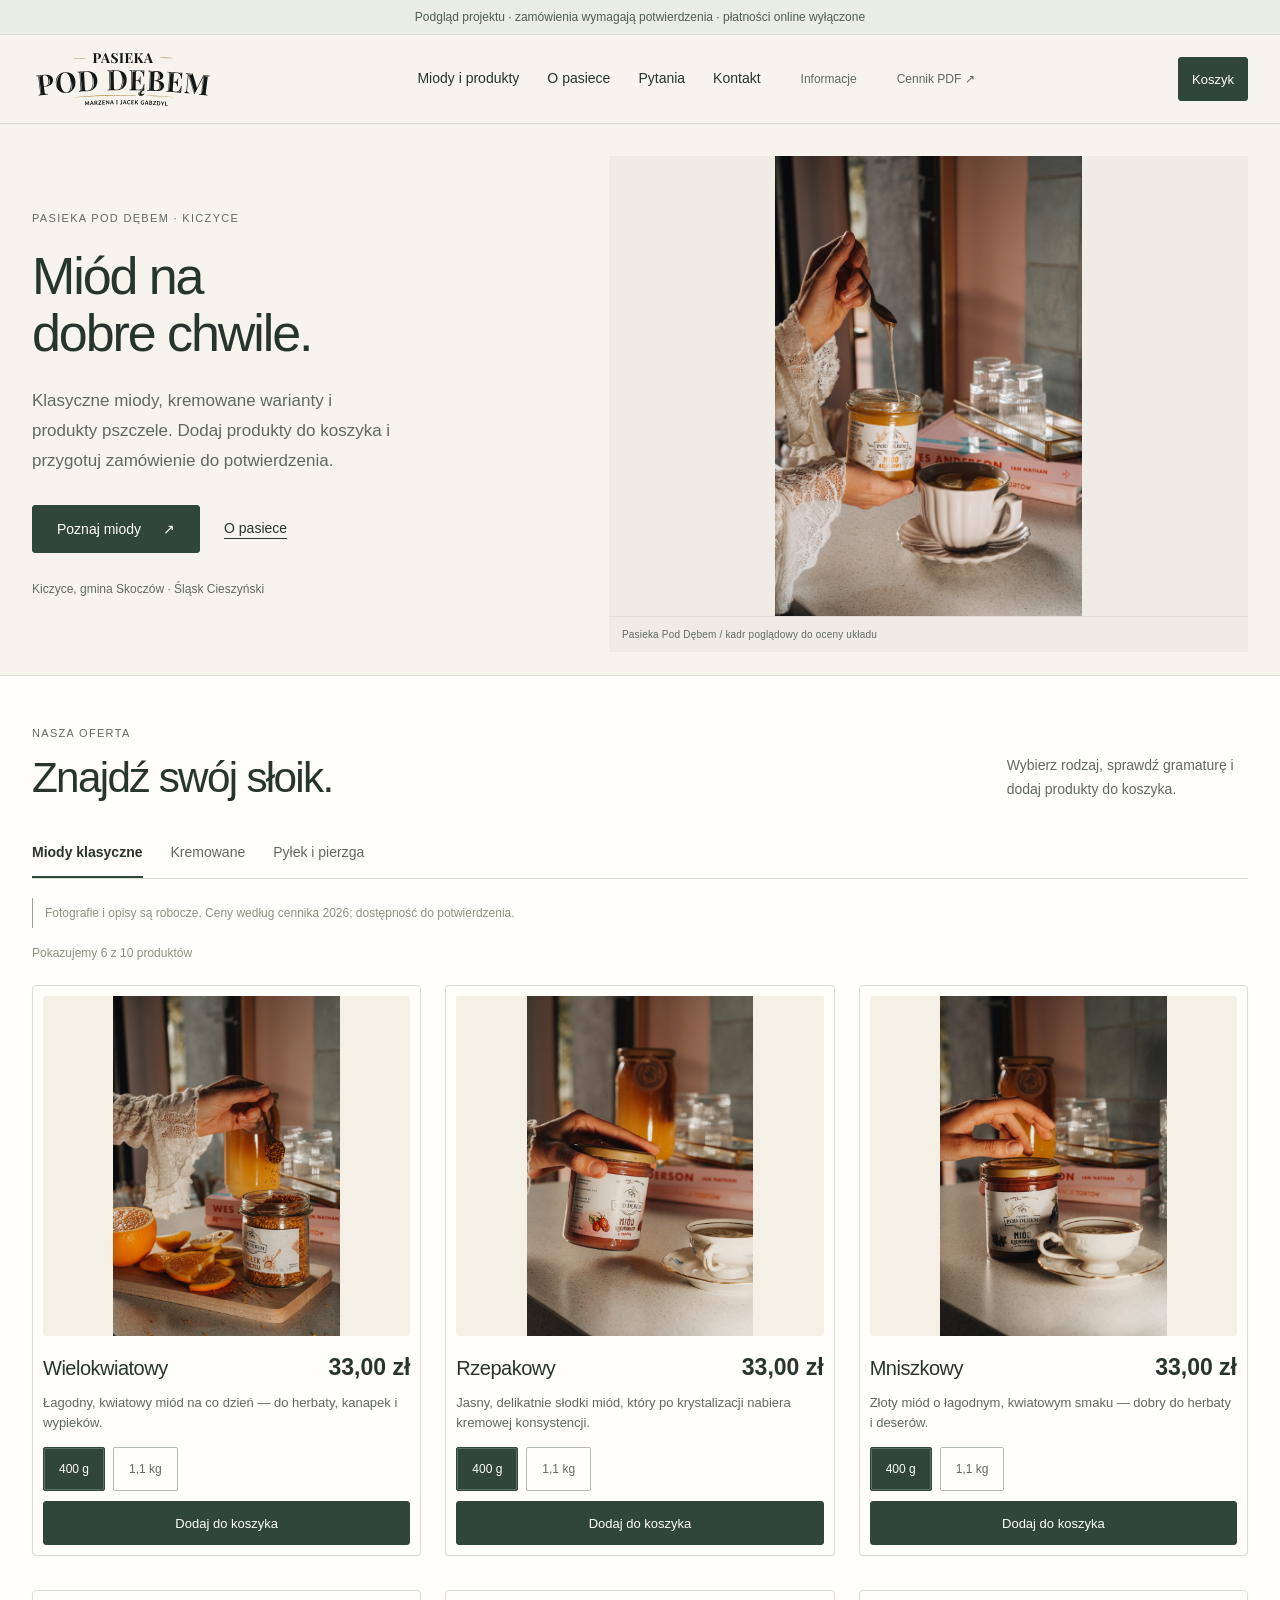
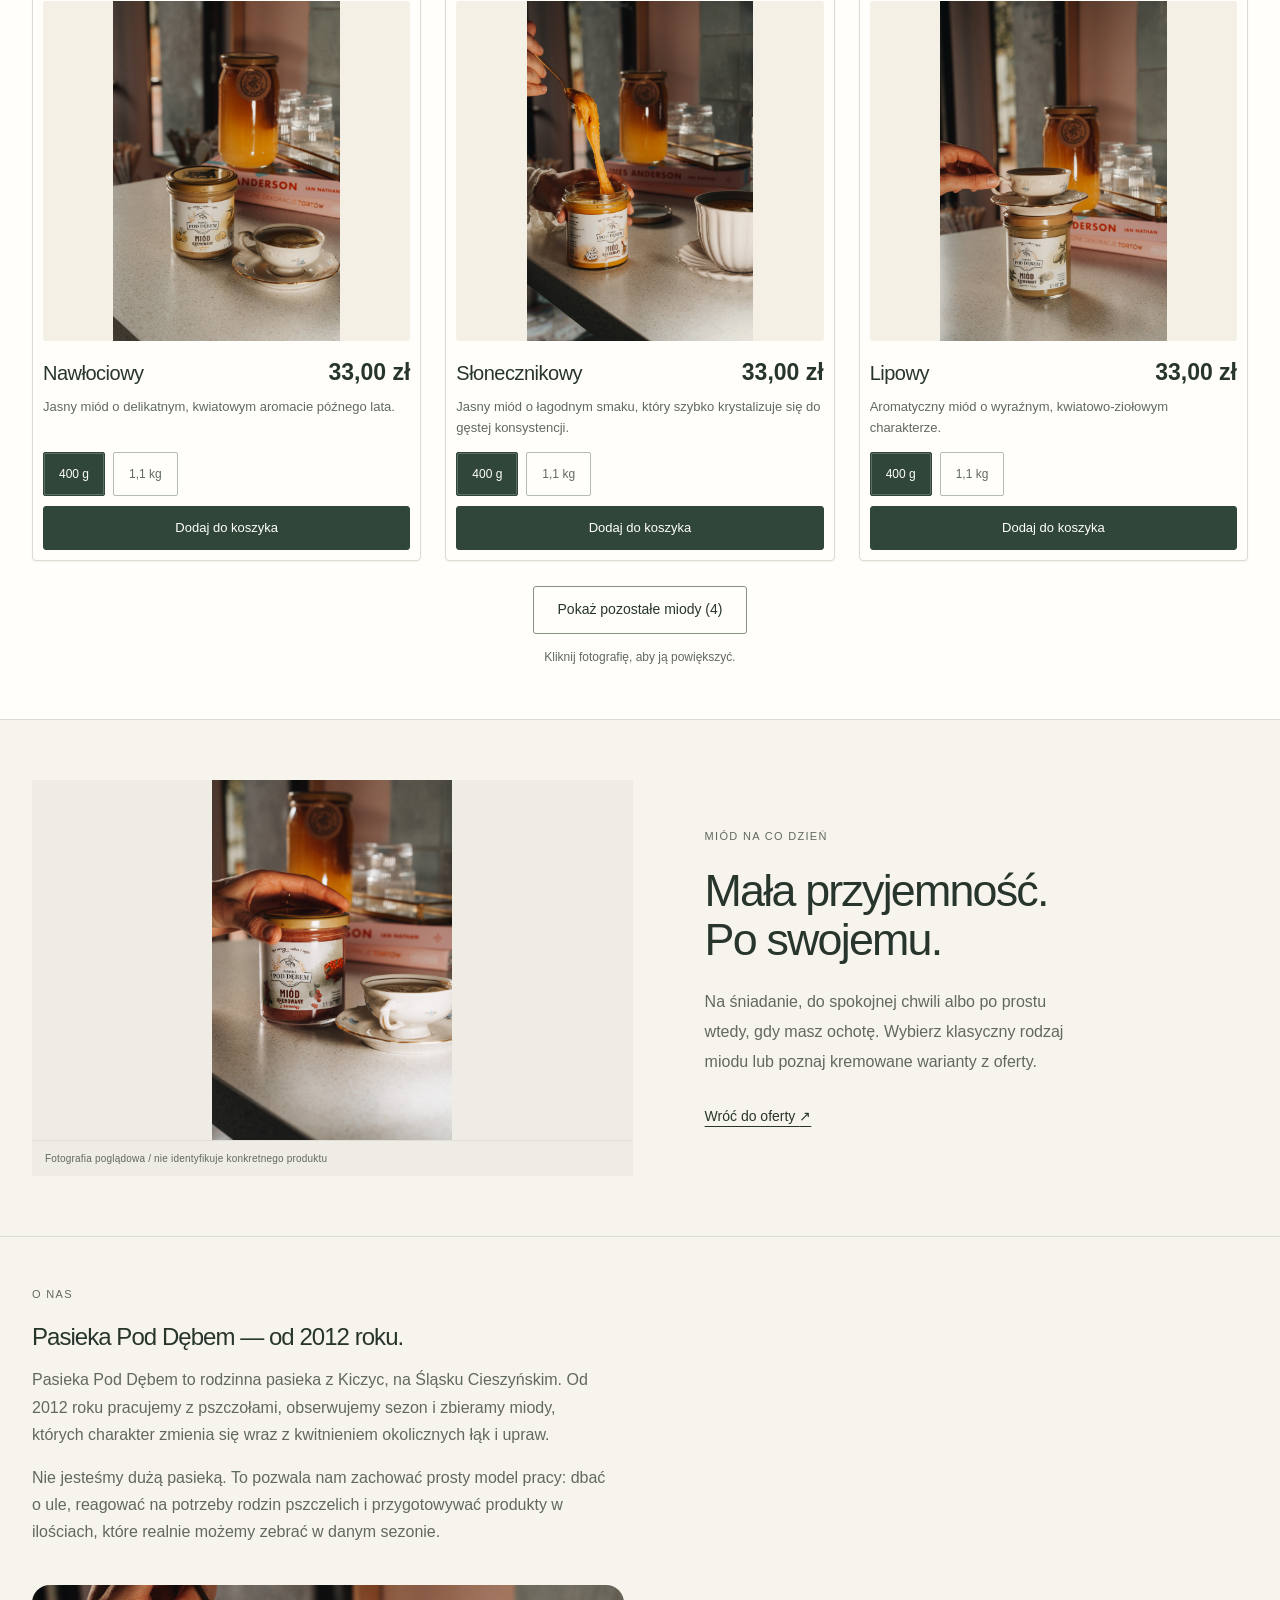
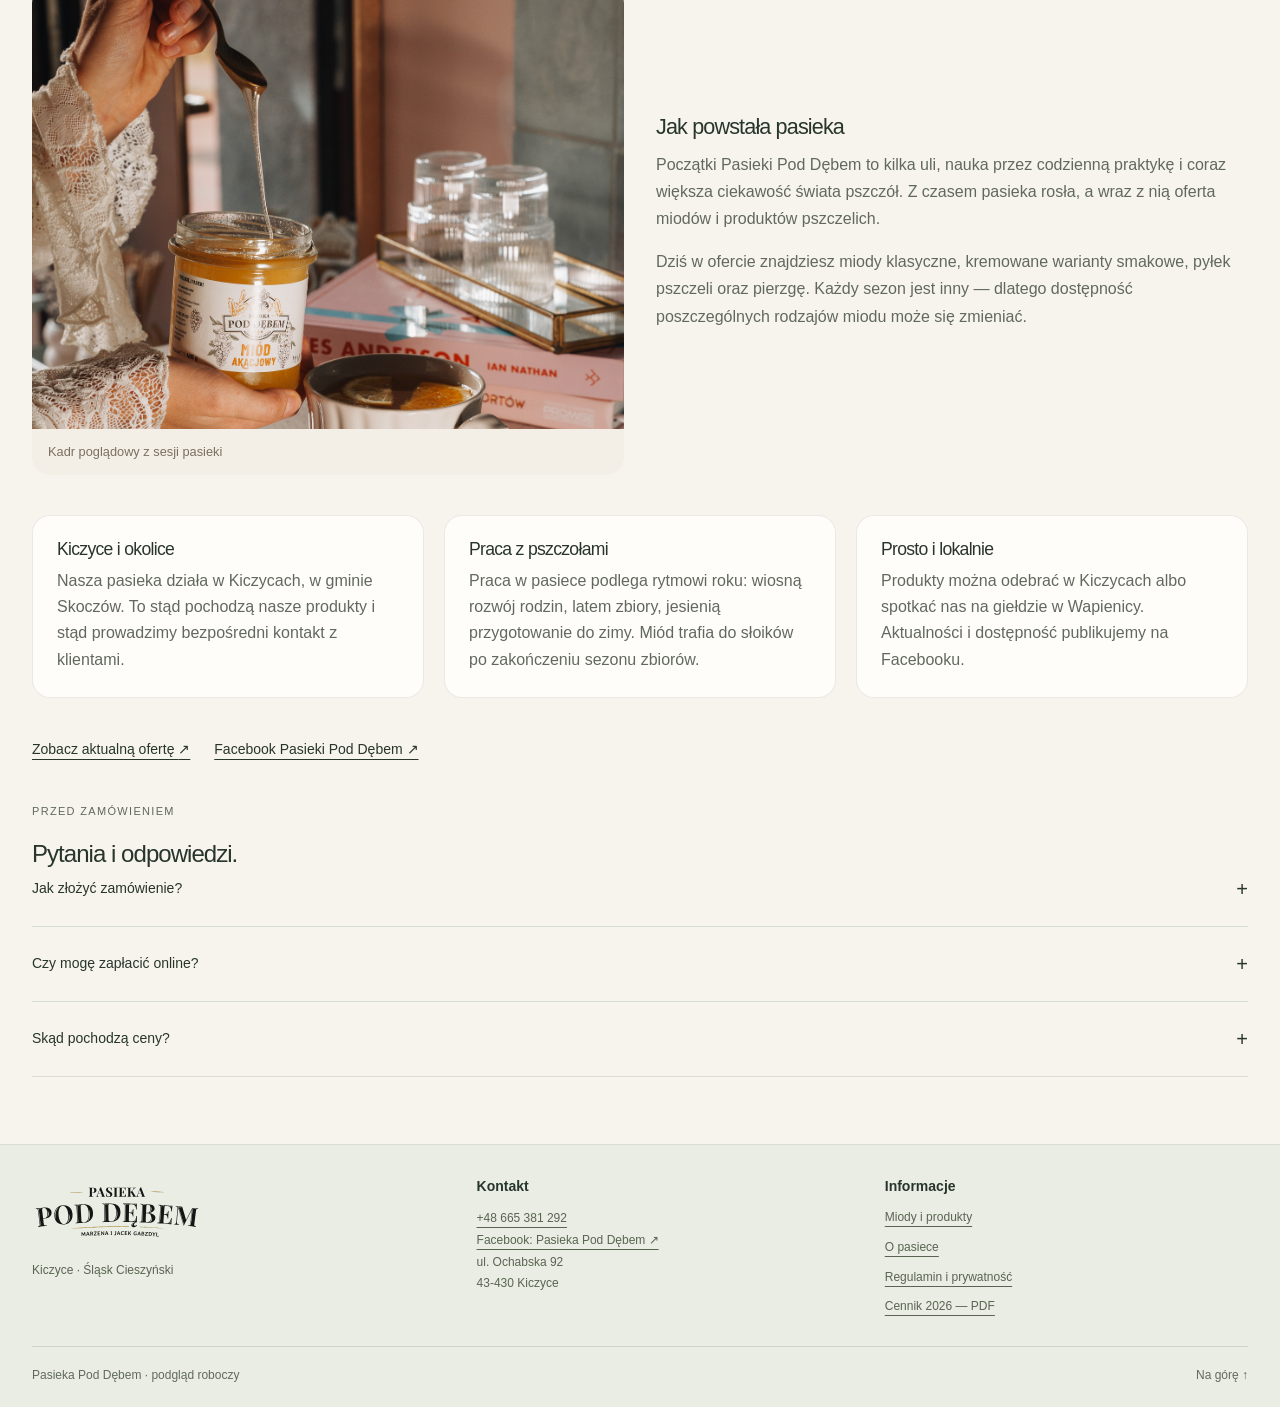
==== commit 83aed5a8: "feat: expand about section with pasieka history" ====
--- a/woocommerce/preview/index.html
+++ b/woocommerce/preview/index.html
@@ -7,6 +7,7 @@
 <link href="https://api.fontshare.com/v2/css?f[]=satoshi@400,500,700&display=swap" rel="stylesheet">
 <link rel="stylesheet" href="brand.css?v=brand-story-4">
 <link rel="stylesheet" href="refinements.css?v=fix2">
+<link rel="stylesheet" href="about.css?v=story-1">
 <link rel="icon" type="image/svg+xml" href="../../Pasieka/Same%20pszcz%C3%B3%C5%82ki/Sama%20pszczo%C5%82a%20-%20filled.svg">
 </head><body>
 <a class="skip" href="#main">Przejdź do treści</a><div class="demo-banner">Podgląd projektu · zamówienia wymagają potwierdzenia · płatności online wyłączone</div>
@@ -15,7 +16,13 @@
 <section class="wrap hero" id="start" aria-labelledby="hero-title"><div class="hero-copy"><span class="eyebrow">Pasieka Pod Dębem · Kiczyce</span><h1 id="hero-title">Miód na dobre chwile.</h1><p class="hero-lead">Klasyczne miody, kremowane warianty i produkty pszczele. Dodaj produkty do koszyka i przygotuj zamówienie do potwierdzenia.</p><div class="hero-actions"><a class="btn" href="#oferta">Poznaj miody <span aria-hidden="true">↗</span></a><a class="text-link" href="#o-pasiece">O pasiece</a></div><p class="hero-footnote">Kiczyce, gmina Skoczów · Śląsk Cieszyński</p></div><figure class="hero-media"><img src="../../www/DSC02595.jpg" alt="Fotografia poglądowa z sesji Pasieki Pod Dębem — DSC02595.jpg" fetchpriority="high" loading="eager" decoding="async"><figcaption>Pasieka Pod Dębem / kadr poglądowy do oceny układu</figcaption></figure></section>
 <section class="catalog-section" id="oferta" aria-labelledby="offer-title"><div class="wrap"><div class="section-head"><div><span class="eyebrow">Nasza oferta</span><h2 id="offer-title">Znajdź swój słoik.</h2></div><p>Wybierz rodzaj, sprawdź gramaturę i dodaj produkty do koszyka.</p></div><div id="catalog-toolbar" class="catalog-toolbar"><div class="catalog-filters" role="group" aria-label="Kategorie produktów"><button type="button" class="filter" data-filter="miody" aria-pressed="true">Miody klasyczne</button><button type="button" class="filter" data-filter="kremowane" aria-pressed="false">Kremowane</button><button type="button" class="filter" data-filter="inne" aria-pressed="false">Pyłek i pierzga</button></div></div><p class="notice" role="note">Fotografie i opisy są robocze. Ceny według cennika 2026; dostępność do potwierdzenia.</p><p id="catalog-status" class="catalog-status" role="status"></p><div class="product-grid" id="product-grid"></div><noscript><p class="notice">Katalog interaktywny wymaga JavaScriptu. <a href="../../Pasieka/Mi%C3%B3d%20cennik%202026.pdf">Otwórz ofertę w PDF</a>.</p></noscript><div class="catalog-bottom"><button id="catalog-expand" class="btn secondary" type="button" aria-controls="product-grid" aria-expanded="false" hidden>Pokaż pozostałe miody (4)</button><p class="catalog-note">Kliknij fotografię, aby ją powiększyć.</p></div></div></section>
 <section class="wrap editorial" aria-labelledby="everyday-title"><figure class="editorial-media"><img src="../../www/DSC02689.jpg" alt="Fotografia poglądowa z sesji Pasieki Pod Dębem — DSC02689.jpg" loading="lazy" decoding="async"><figcaption>Fotografia poglądowa / nie identyfikuje konkretnego produktu</figcaption></figure><div class="editorial-copy"><span class="eyebrow">Miód na co dzień</span><h2 id="everyday-title">Mała przyjemność.<br>Po swojemu.</h2><p>Na śniadanie, do spokojnej chwili albo po prostu wtedy, gdy masz ochotę. Wybierz klasyczny rodzaj miodu lub poznaj kremowane warianty z oferty.</p><a class="text-link" href="#oferta">Wróć do oferty <span aria-hidden="true">↗</span></a></div></section>
-<section class="about-section" id="o-pasiece" aria-labelledby="about-title"><div class="wrap about-faq"><div class="about-copy"><span class="eyebrow">Pasieka Pod Dębem</span><h2 id="about-title">Blisko. W Kiczycach.</h2><p>Pasieka Pod Dębem działa od 2012 roku w Kiczycach, w gminie Skoczów. W ofercie są miody klasyczne, kremowane warianty, pyłek pszczeli i pierzga.</p><p>Znajdziesz nas także na giełdzie w Wapienicy. Aktualności i dostępność publikujemy na Facebooku.</p><a class="text-link" href="https://www.facebook.com/miody.pod.debem/" target="_blank" rel="noopener noreferrer">Facebook Pasieki Pod Dębem ↗</a></div><div id="pytania" class="faq"><span class="eyebrow">Przed zamówieniem</span><h2>Pytania i odpowiedzi.</h2><details><summary>Jak złożyć zamówienie?</summary><p>Wybierz produkt i gramaturę, dodaj go do koszyka, a następnie wypełnij krótki formularz. Zamówienie przygotujesz do potwierdzenia przez pasiekę.</p></details><details><summary>Czy mogę zapłacić online?</summary><p>Jeszcze nie. Płatność online jest w przygotowaniu. Zamówienie można przekazać do potwierdzenia telefonicznie lub SMS-em.</p></details><details><summary>Skąd pochodzą ceny?</summary><p>Z cennika 2026. Dokument nie określa bieżącego magazynu ani kosztów dostawy. Pierzga ma cenę dla 200 g; wariant 0,5 kg nie ma podanej ceny.</p></details></div></div></section>
+<section class="about-section" id="o-pasiece" aria-labelledby="about-title"><div class="wrap about-story">
+<div class="story-intro"><span class="eyebrow">O nas</span><h2 id="about-title">Pasieka Pod Dębem — od 2012 roku.</h2><p>Pasieka Pod Dębem to rodzinna pasieka z Kiczyc, na Śląsku Cieszyńskim. Od 2012 roku pracujemy z pszczołami, obserwujemy sezon i zbieramy miody, których charakter zmienia się wraz z kwitnieniem okolicznych łąk i upraw.</p><p>Nie jesteśmy dużą pasieką. To pozwala nam zachować prosty model pracy: dbać o ule, reagować na potrzeby rodzin pszczelich i przygotowywać produkty w ilościach, które realnie możemy zebrać w danym sezonie.</p></div>
+<div class="story-grid"><figure class="story-media"><img src="../../www/DSC02595.jpg" alt="Fotografia poglądowa z pasieki Pasieki Pod Dębem" loading="lazy" decoding="async"><figcaption>Kadr poglądowy z sesji pasieki</figcaption></figure><div class="story-copy"><h3>Jak powstała pasieka</h3><p>Początki Pasieki Pod Dębem to kilka uli, nauka przez codzienną praktykę i coraz większa ciekawość świata pszczół. Z czasem pasieka rosła, a wraz z nią oferta miodów i produktów pszczelich.</p><p>Dziś w ofercie znajdziesz miody klasyczne, kremowane warianty smakowe, pyłek pszczeli oraz pierzgę. Każdy sezon jest inny — dlatego dostępność poszczególnych rodzajów miodu może się zmieniać.</p></div></div>
+<div class="story-values"><div><h3>Kiczyce i okolice</h3><p>Nasza pasieka działa w Kiczycach, w gminie Skoczów. To stąd pochodzą nasze produkty i stąd prowadzimy bezpośredni kontakt z klientami.</p></div><div><h3>Praca z pszczołami</h3><p>Praca w pasiece podlega rytmowi roku: wiosną rozwój rodzin, latem zbiory, jesienią przygotowanie do zimy. Miód trafia do słoików po zakończeniu sezonu zbiorów.</p></div><div><h3>Prosto i lokalnie</h3><p>Produkty można odebrać w Kiczycach albo spotkać nas na giełdzie w Wapienicy. Aktualności i dostępność publikujemy na Facebooku.</p></div></div>
+<div class="story-cta"><a class="text-link" href="#oferta">Zobacz aktualną ofertę <span aria-hidden="true">↗</span></a><a class="text-link" href="https://www.facebook.com/miody.pod.debem/" target="_blank" rel="noopener noreferrer">Facebook Pasieki Pod Dębem ↗</a></div>
+<div id="pytania" class="faq"><span class="eyebrow">Przed zamówieniem</span><h2>Pytania i odpowiedzi.</h2><details><summary>Jak złożyć zamówienie?</summary><p>Wybierz produkt i gramaturę, dodaj go do koszyka, a następnie wypełnij krótki formularz. Zamówienie przygotujesz do potwierdzenia przez pasiekę.</p></details><details><summary>Czy mogę zapłacić online?</summary><p>Jeszcze nie. Płatność online jest w przygotowaniu. Zamówienie można przekazać do potwierdzenia telefonicznie lub SMS-em.</p></details><details><summary>Skąd pochodzą ceny?</summary><p>Z cennika 2026. Dokument nie określa bieżącego magazynu ani kosztów dostawy. Pierzga ma cenę dla 200 g; wariant 0,5 kg nie ma podanej ceny.</p></details></div>
+</div></section>
 </main>
 <footer class="site-footer"><div class="wrap"><div class="footer-grid"><div><img class="footer-wordmark" src="../../Pasieka/Sam%20logotyp/Sam%20logotyp.svg" alt="Pasieka Pod Dębem" width="1993" height="780" loading="lazy"><p>Kiczyce · Śląsk Cieszyński</p></div><div id="kontakt"><h2>Kontakt</h2><p><a href="tel:+48665381292">+48 665 381 292</a><br><a href="https://www.facebook.com/miody.pod.debem/" target="_blank" rel="noopener noreferrer">Facebook: Pasieka Pod Dębem ↗</a></p><p>ul. Ochabska 92<br>43-430 Kiczyce</p></div><div class="footer-links"><h2>Informacje</h2><a href="#oferta">Miody i produkty</a><a href="#o-pasiece">O pasiece</a><a href="informacje.html">Regulamin i prywatność</a><a href="../../Pasieka/Mi%C3%B3d%20cennik%202026.pdf" target="_blank" rel="noopener noreferrer">Cennik 2026 — PDF</a></div></div><div class="copyright"><span>Pasieka Pod Dębem · podgląd roboczy</span><a href="#start">Na górę ↑</a></div></div></footer>
 <div class="cart-overlay" id="cart-overlay" hidden></div>
--- a/woocommerce/preview/about.css
+++ b/woocommerce/preview/about.css
@@ -0,0 +1,16 @@
+/* Sekcja „O nas i historia pasieki” */
+.about-story{display:grid;gap:2.5rem}
+.story-intro{max-width:52rem}
+.story-intro p{margin-top:1rem;color:var(--muted,#5c5347);line-height:1.7}
+.story-grid{display:grid;gap:2rem;align-items:center}
+.story-media{margin:0;border-radius:var(--radius,18px);overflow:hidden;background:#f4efe6}
+.story-media img{width:100%;height:auto;display:block;aspect-ratio:4/3;object-fit:cover}
+.story-media figcaption{padding:.75rem 1rem;font-size:.8rem;color:#7a6f61}
+.story-copy h3{margin:0 0 .75rem;font-size:1.35rem}
+.story-copy p{margin:0 0 1rem;color:var(--muted,#5c5347);line-height:1.7}
+.story-values{display:grid;gap:1.25rem}
+.story-values div{padding:1.5rem;border:1px solid rgba(0,0,0,.08);border-radius:var(--radius,18px);background:#fffdf9}
+.story-values h3{margin:0 0 .5rem;font-size:1.1rem}
+.story-values p{margin:0;color:var(--muted,#5c5347);line-height:1.65}
+.story-cta{display:flex;flex-wrap:wrap;gap:1.5rem}
+@media(min-width:820px){.story-grid{grid-template-columns:1fr 1fr}.story-values{grid-template-columns:repeat(3,1fr)}}
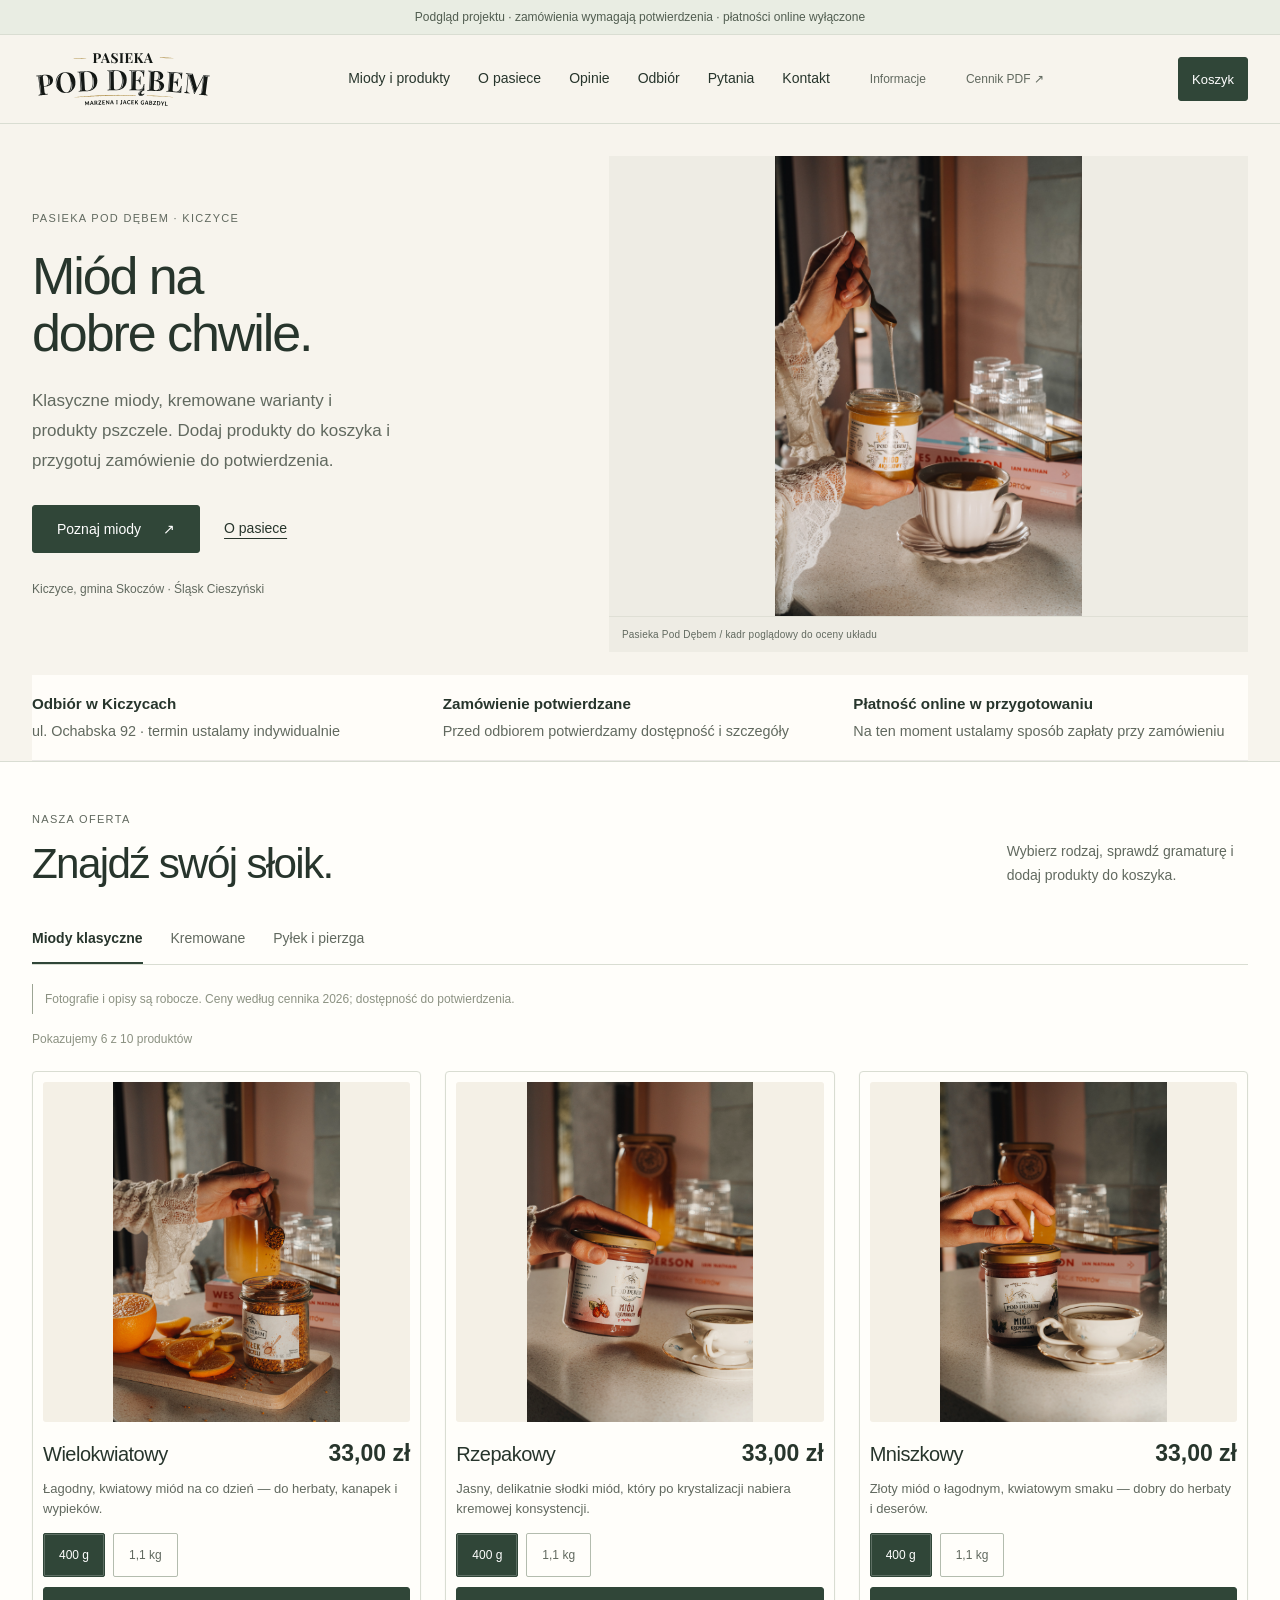
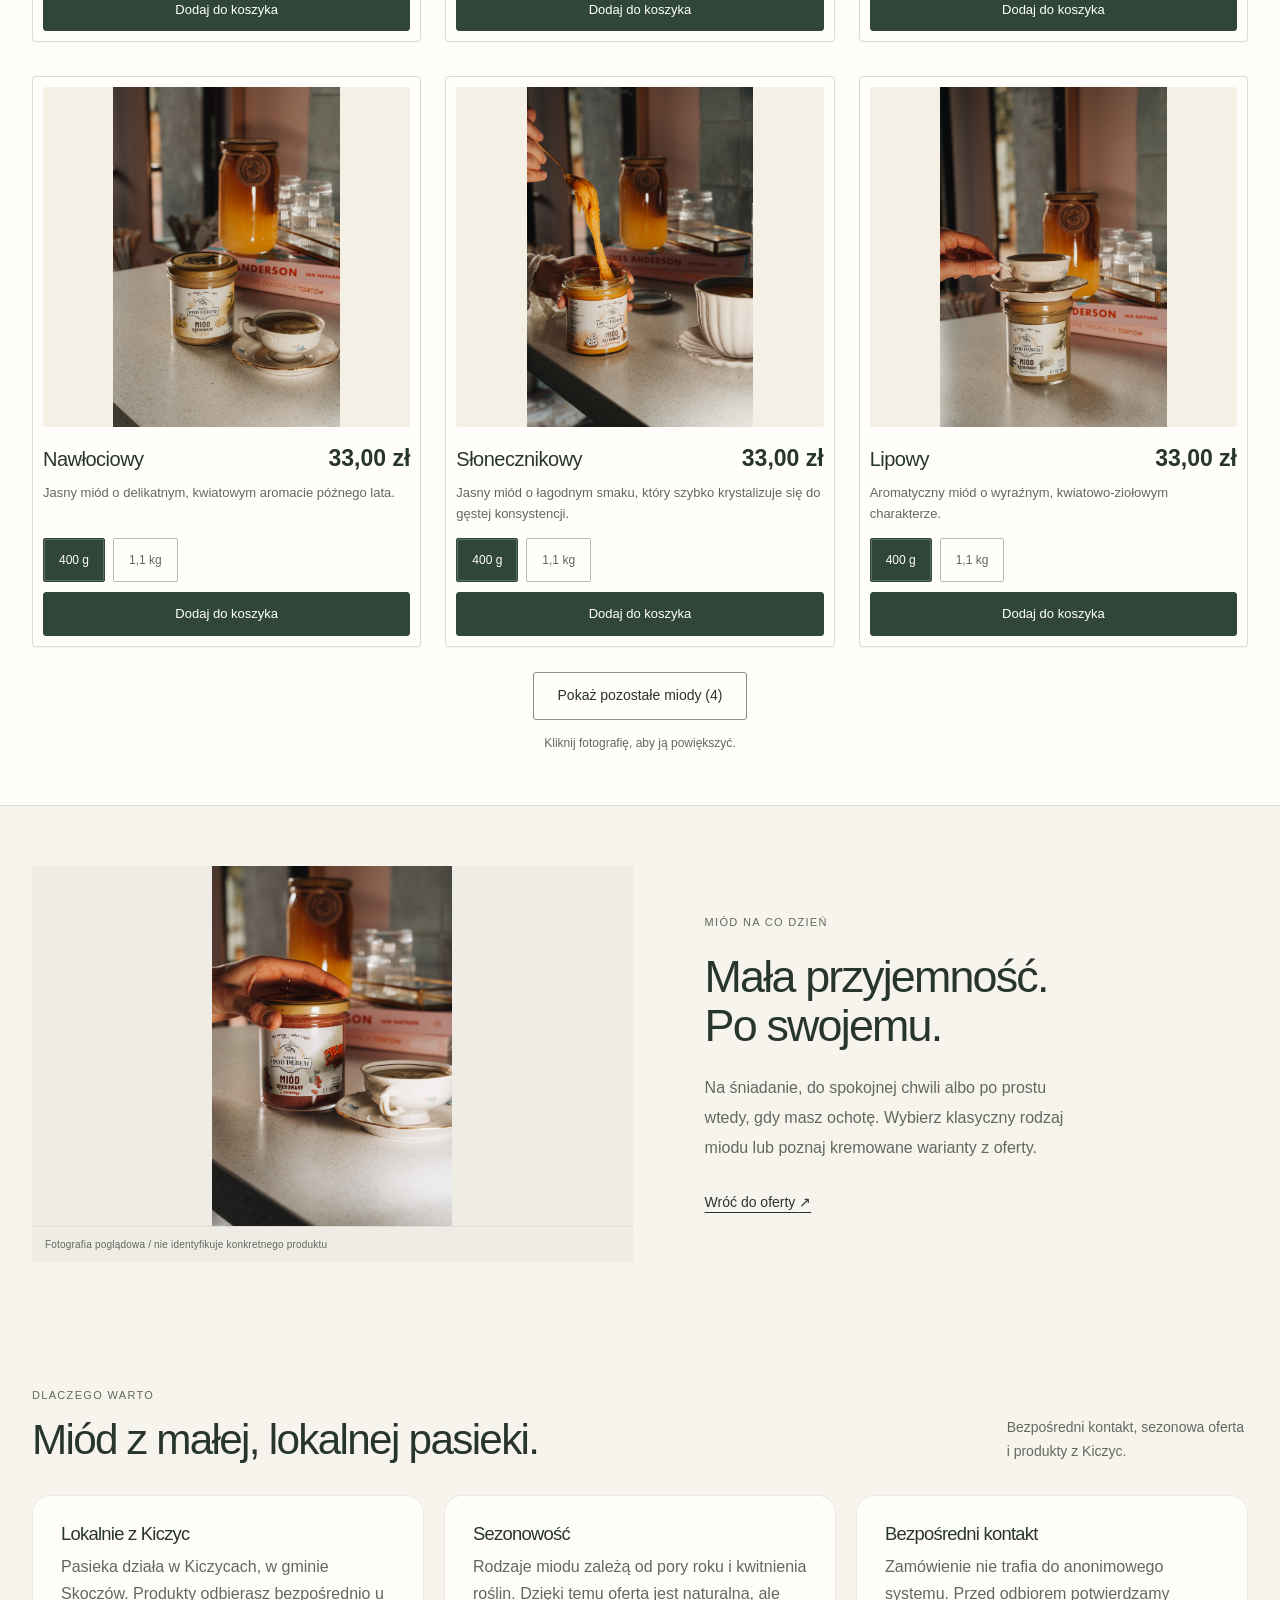
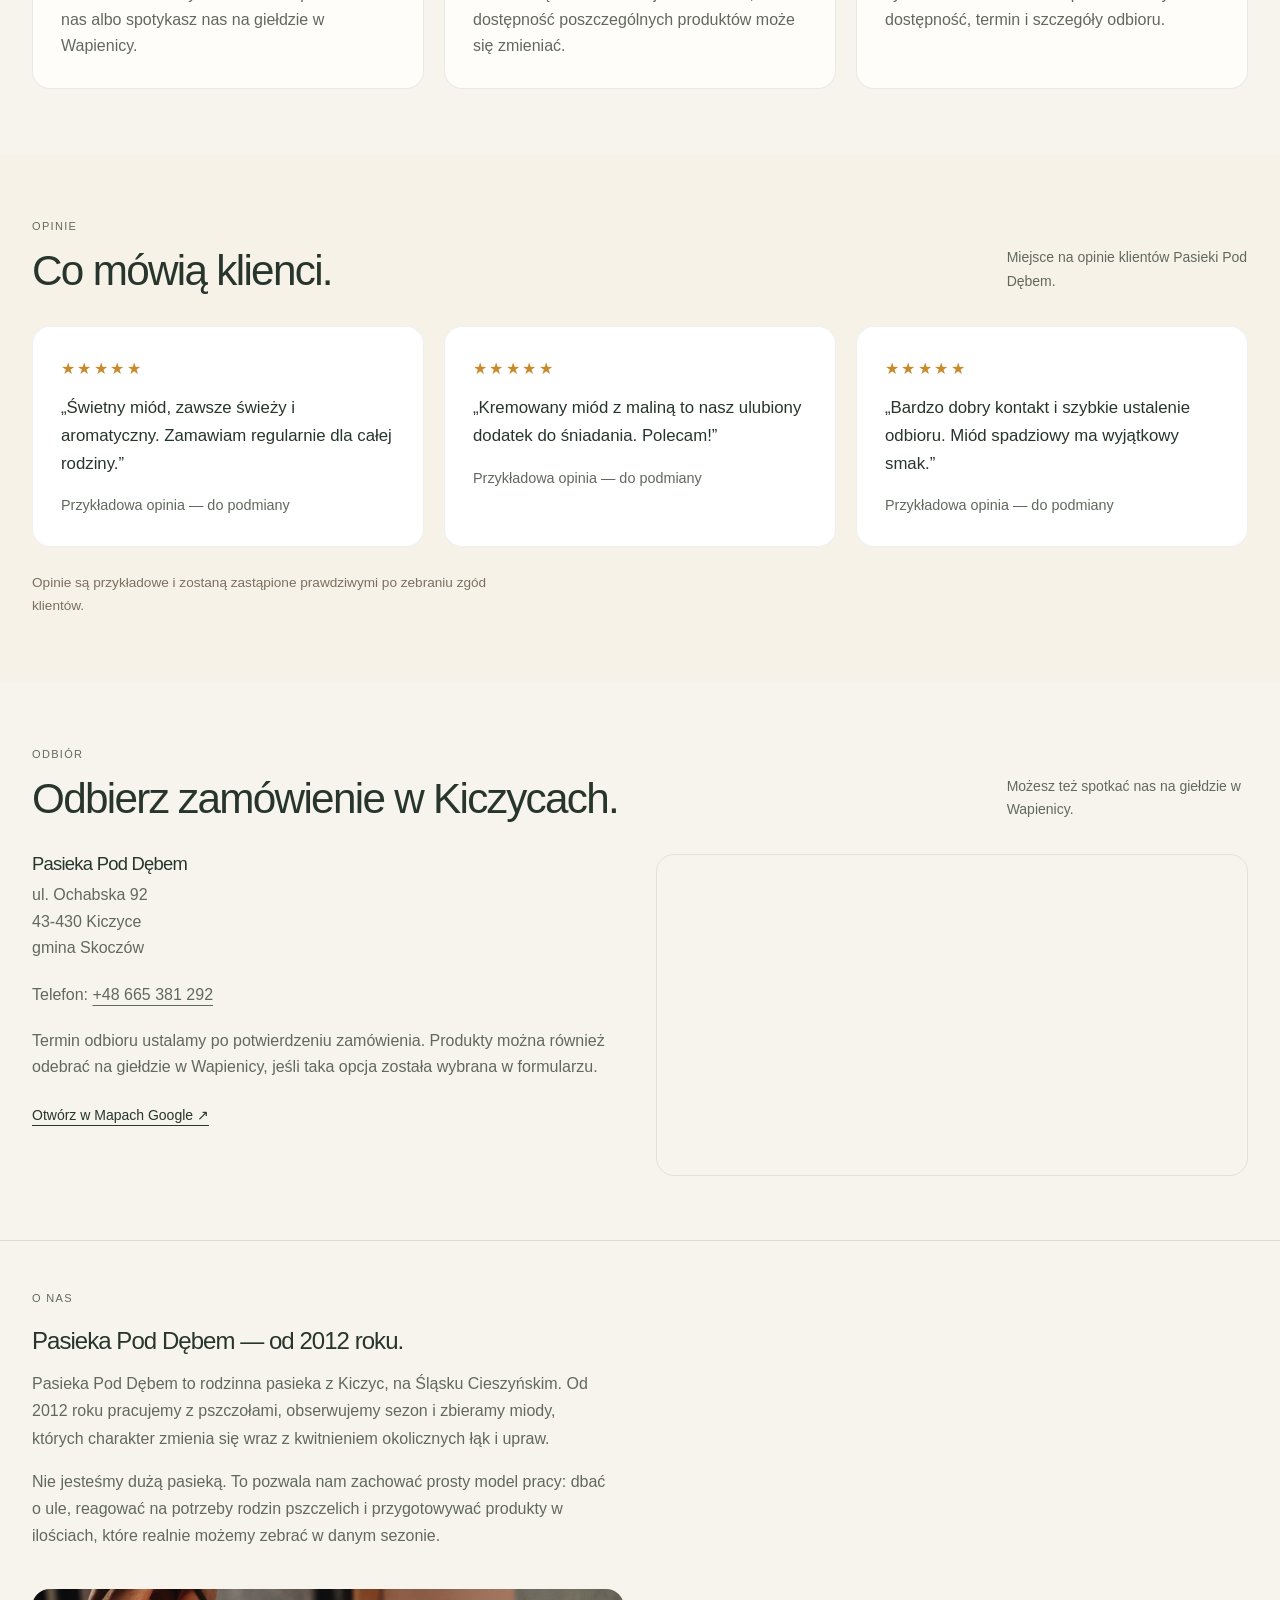
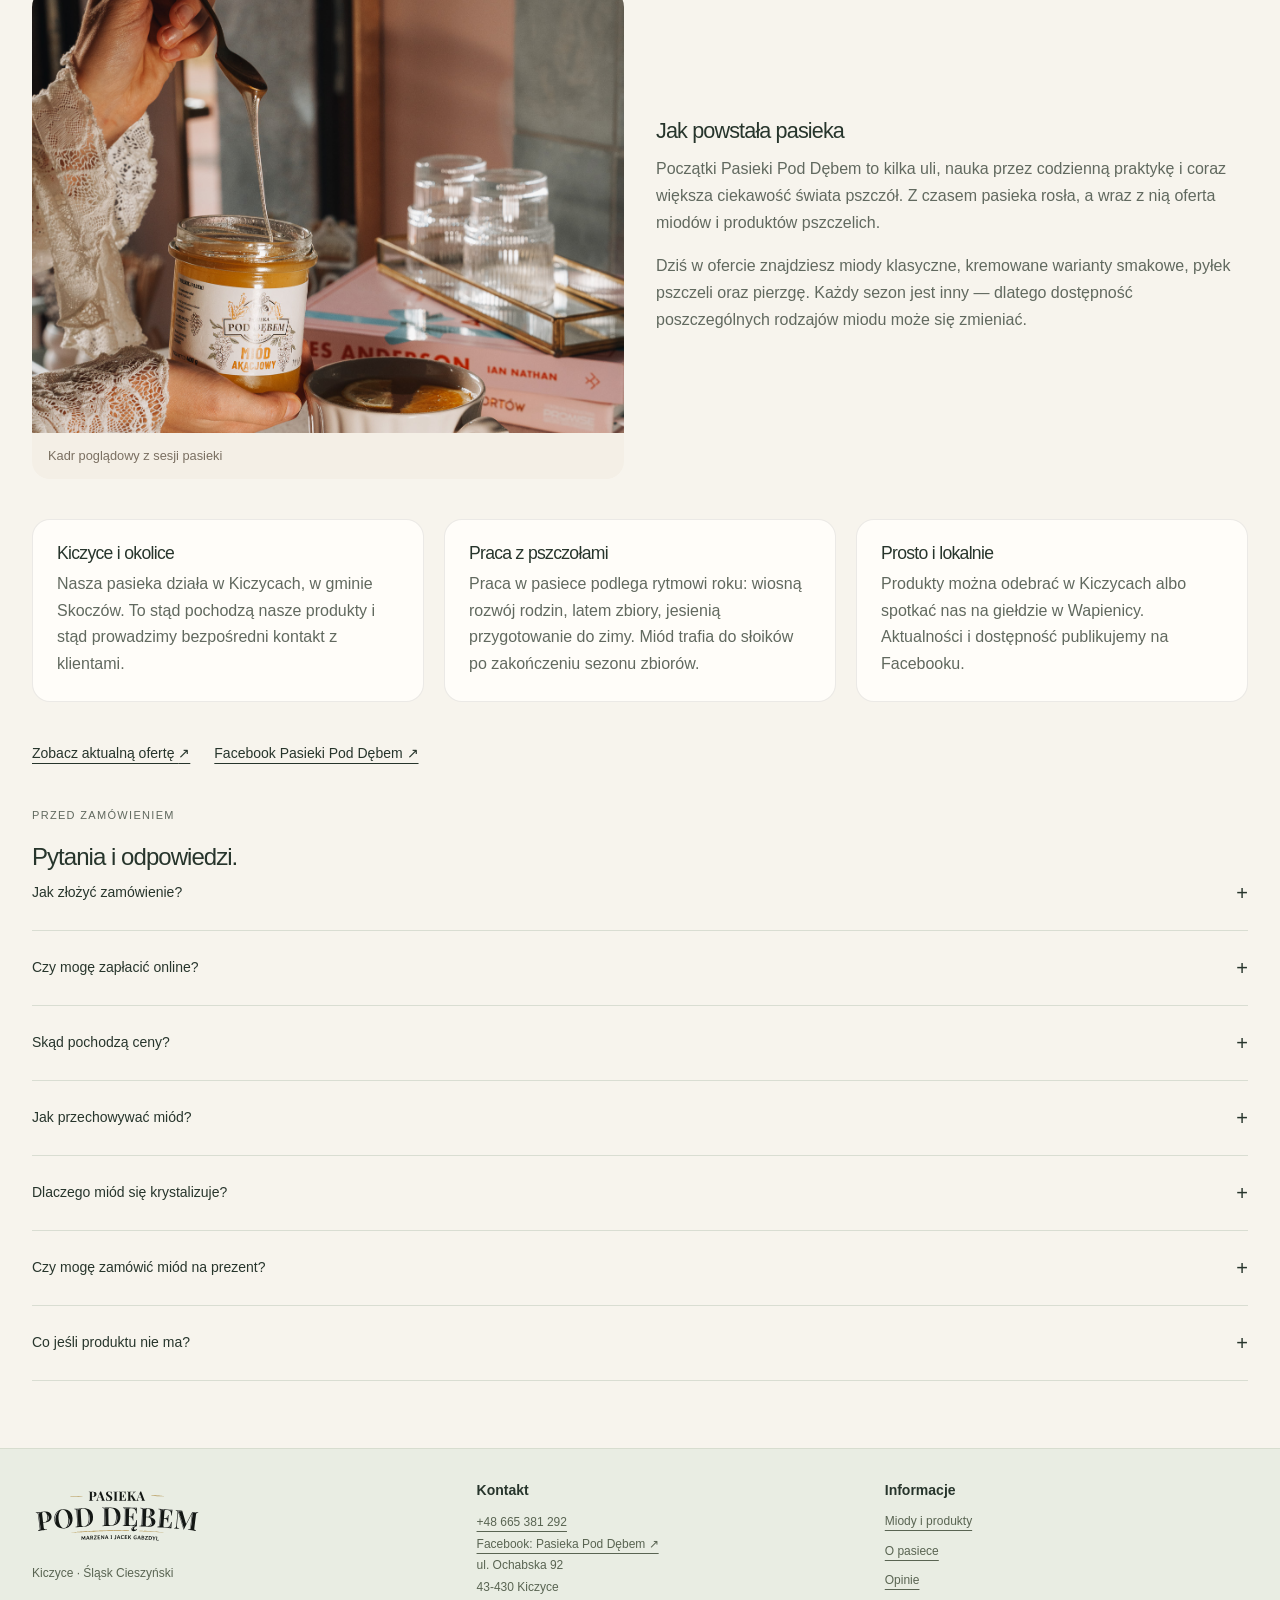
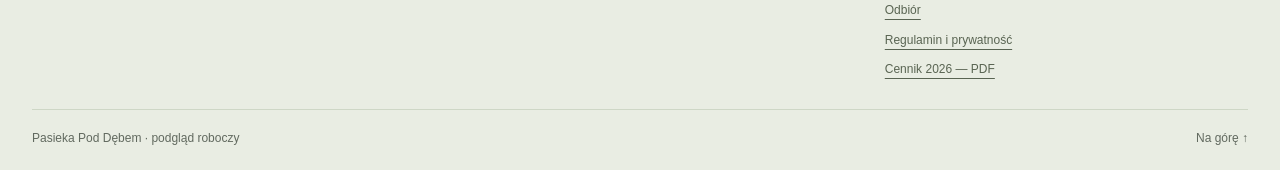
==== commit 2919bf31: "feat: add trust, reviews, pickup map and expanded FAQ" ====
--- a/woocommerce/preview/index.html
+++ b/woocommerce/preview/index.html
@@ -3,28 +3,36 @@
 <meta charset="utf-8"><meta name="viewport" content="width=device-width,initial-scale=1"><meta name="robots" content="noindex,nofollow">
 <title>Pasieka Pod Dębem — miody z Kiczyc</title>
 <meta name="description" content="Poznaj ofertę Pasieki Pod Dębem w Kiczycach: miody klasyczne, kremowane, pyłek pszczeli i pierzga. Podgląd strony.">
+<meta property="og:title" content="Pasieka Pod Dębem — miody z Kiczyc">
+<meta property="og:description" content="Miody klasyczne, kremowane warianty, pyłek pszczeli i pierzga z pasieki w Kiczycach.">
+<meta property="og:type" content="website">
 <link rel="preconnect" href="https://api.fontshare.com"><link rel="preconnect" href="https://cdn.fontshare.com" crossorigin>
 <link href="https://api.fontshare.com/v2/css?f[]=satoshi@400,500,700&display=swap" rel="stylesheet">
 <link rel="stylesheet" href="brand.css?v=brand-story-4">
 <link rel="stylesheet" href="refinements.css?v=fix2">
 <link rel="stylesheet" href="about.css?v=story-1">
+<link rel="stylesheet" href="trust.css?v=trust-1">
 <link rel="icon" type="image/svg+xml" href="../../Pasieka/Same%20pszcz%C3%B3%C5%82ki/Sama%20pszczo%C5%82a%20-%20filled.svg">
 </head><body>
 <a class="skip" href="#main">Przejdź do treści</a><div class="demo-banner">Podgląd projektu · zamówienia wymagają potwierdzenia · płatności online wyłączone</div>
-<header class="site-header"><div class="wrap header-inner"><a class="brand" href="#start" aria-label="Pasieka Pod Dębem — strona główna"><img class="brand-wordmark" src="../../Pasieka/Sam%20logotyp/Sam%20logotyp.svg" alt="Pasieka Pod Dębem" width="1993" height="780"></a><button class="menu-toggle" type="button" aria-controls="main-nav" aria-expanded="false">Menu</button><nav id="main-nav" class="main-nav" aria-label="Menu główne"><a href="#oferta">Miody i produkty</a><a href="#o-pasiece">O pasiece</a><a href="#pytania">Pytania</a><a href="#kontakt">Kontakt</a><a class="header-doc" href="informacje.html">Informacje</a><a class="header-doc" href="../../Pasieka/Mi%C3%B3d%20cennik%202026.pdf" target="_blank" rel="noopener noreferrer">Cennik PDF ↗</a></nav><button class="cart-toggle" id="cart-toggle" type="button" aria-controls="cart-drawer" aria-expanded="false">Koszyk <span class="cart-count" id="cart-count" aria-hidden="true">0</span></button></div></header>
+<header class="site-header"><div class="wrap header-inner"><a class="brand" href="#start" aria-label="Pasieka Pod Dębem — strona główna"><img class="brand-wordmark" src="../../Pasieka/Sam%20logotyp/Sam%20logotyp.svg" alt="Pasieka Pod Dębem" width="1993" height="780"></a><button class="menu-toggle" type="button" aria-controls="main-nav" aria-expanded="false">Menu</button><nav id="main-nav" class="main-nav" aria-label="Menu główne"><a href="#oferta">Miody i produkty</a><a href="#o-pasiece">O pasiece</a><a href="#opinie">Opinie</a><a href="#odbior">Odbiór</a><a href="#pytania">Pytania</a><a href="#kontakt">Kontakt</a><a class="header-doc" href="informacje.html">Informacje</a><a class="header-doc" href="../../Pasieka/Mi%C3%B3d%20cennik%202026.pdf" target="_blank" rel="noopener noreferrer">Cennik PDF ↗</a></nav><button class="cart-toggle" id="cart-toggle" type="button" aria-controls="cart-drawer" aria-expanded="false">Koszyk <span class="cart-count" id="cart-count" aria-hidden="true">0</span></button></div></header>
 <main id="main">
 <section class="wrap hero" id="start" aria-labelledby="hero-title"><div class="hero-copy"><span class="eyebrow">Pasieka Pod Dębem · Kiczyce</span><h1 id="hero-title">Miód na dobre chwile.</h1><p class="hero-lead">Klasyczne miody, kremowane warianty i produkty pszczele. Dodaj produkty do koszyka i przygotuj zamówienie do potwierdzenia.</p><div class="hero-actions"><a class="btn" href="#oferta">Poznaj miody <span aria-hidden="true">↗</span></a><a class="text-link" href="#o-pasiece">O pasiece</a></div><p class="hero-footnote">Kiczyce, gmina Skoczów · Śląsk Cieszyński</p></div><figure class="hero-media"><img src="../../www/DSC02595.jpg" alt="Fotografia poglądowa z sesji Pasieki Pod Dębem — DSC02595.jpg" fetchpriority="high" loading="eager" decoding="async"><figcaption>Pasieka Pod Dębem / kadr poglądowy do oceny układu</figcaption></figure></section>
+<section class="trust-bar wrap" aria-label="Najważniejsze informacje"><div class="trust-item"><div><strong>Odbiór w Kiczycach</strong><span>ul. Ochabska 92 · termin ustalamy indywidualnie</span></div></div><div class="trust-item"><div><strong>Zamówienie potwierdzane</strong><span>Przed odbiorem potwierdzamy dostępność i szczegóły</span></div></div><div class="trust-item"><div><strong>Płatność online w przygotowaniu</strong><span>Na ten moment ustalamy sposób zapłaty przy zamówieniu</span></div></div></section>
 <section class="catalog-section" id="oferta" aria-labelledby="offer-title"><div class="wrap"><div class="section-head"><div><span class="eyebrow">Nasza oferta</span><h2 id="offer-title">Znajdź swój słoik.</h2></div><p>Wybierz rodzaj, sprawdź gramaturę i dodaj produkty do koszyka.</p></div><div id="catalog-toolbar" class="catalog-toolbar"><div class="catalog-filters" role="group" aria-label="Kategorie produktów"><button type="button" class="filter" data-filter="miody" aria-pressed="true">Miody klasyczne</button><button type="button" class="filter" data-filter="kremowane" aria-pressed="false">Kremowane</button><button type="button" class="filter" data-filter="inne" aria-pressed="false">Pyłek i pierzga</button></div></div><p class="notice" role="note">Fotografie i opisy są robocze. Ceny według cennika 2026; dostępność do potwierdzenia.</p><p id="catalog-status" class="catalog-status" role="status"></p><div class="product-grid" id="product-grid"></div><noscript><p class="notice">Katalog interaktywny wymaga JavaScriptu. <a href="../../Pasieka/Mi%C3%B3d%20cennik%202026.pdf">Otwórz ofertę w PDF</a>.</p></noscript><div class="catalog-bottom"><button id="catalog-expand" class="btn secondary" type="button" aria-controls="product-grid" aria-expanded="false" hidden>Pokaż pozostałe miody (4)</button><p class="catalog-note">Kliknij fotografię, aby ją powiększyć.</p></div></div></section>
 <section class="wrap editorial" aria-labelledby="everyday-title"><figure class="editorial-media"><img src="../../www/DSC02689.jpg" alt="Fotografia poglądowa z sesji Pasieki Pod Dębem — DSC02689.jpg" loading="lazy" decoding="async"><figcaption>Fotografia poglądowa / nie identyfikuje konkretnego produktu</figcaption></figure><div class="editorial-copy"><span class="eyebrow">Miód na co dzień</span><h2 id="everyday-title">Mała przyjemność.<br>Po swojemu.</h2><p>Na śniadanie, do spokojnej chwili albo po prostu wtedy, gdy masz ochotę. Wybierz klasyczny rodzaj miodu lub poznaj kremowane warianty z oferty.</p><a class="text-link" href="#oferta">Wróć do oferty <span aria-hidden="true">↗</span></a></div></section>
+<section class="why-section" id="dlaczego" aria-labelledby="why-title"><div class="wrap"><div class="section-head"><div><span class="eyebrow">Dlaczego warto</span><h2 id="why-title">Miód z małej, lokalnej pasieki.</h2></div><p>Bezpośredni kontakt, sezonowa oferta i produkty z Kiczyc.</p></div><div class="why-grid"><div class="why-card"><h3>Lokalnie z Kiczyc</h3><p>Pasieka działa w Kiczycach, w gminie Skoczów. Produkty odbierasz bezpośrednio u nas albo spotykasz nas na giełdzie w Wapienicy.</p></div><div class="why-card"><h3>Sezonowość</h3><p>Rodzaje miodu zależą od pory roku i kwitnienia roślin. Dzięki temu oferta jest naturalna, ale dostępność poszczególnych produktów może się zmieniać.</p></div><div class="why-card"><h3>Bezpośredni kontakt</h3><p>Zamówienie nie trafia do anonimowego systemu. Przed odbiorem potwierdzamy dostępność, termin i szczegóły odbioru.</p></div></div></div></section>
+<section class="reviews-section" id="opinie" aria-labelledby="reviews-title"><div class="wrap"><div class="section-head"><div><span class="eyebrow">Opinie</span><h2 id="reviews-title">Co mówią klienci.</h2></div><p>Miejsce na opinie klientów Pasieki Pod Dębem.</p></div><div class="reviews-grid"><article class="review-card"><div class="review-stars" aria-label="Ocena 5 na 5">★★★★★</div><blockquote>„Świetny miód, zawsze świeży i aromatyczny. Zamawiam regularnie dla całej rodziny.”</blockquote><p class="review-author">Przykładowa opinia — do podmiany</p></article><article class="review-card"><div class="review-stars" aria-label="Ocena 5 na 5">★★★★★</div><blockquote>„Kremowany miód z maliną to nasz ulubiony dodatek do śniadania. Polecam!”</blockquote><p class="review-author">Przykładowa opinia — do podmiany</p></article><article class="review-card"><div class="review-stars" aria-label="Ocena 5 na 5">★★★★★</div><blockquote>„Bardzo dobry kontakt i szybkie ustalenie odbioru. Miód spadziowy ma wyjątkowy smak.”</blockquote><p class="review-author">Przykładowa opinia — do podmiany</p></article></div><p class="reviews-note">Opinie są przykładowe i zostaną zastąpione prawdziwymi po zebraniu zgód klientów.</p></div></section>
+<section class="pickup-section" id="odbior" aria-labelledby="pickup-title"><div class="wrap"><div class="section-head"><div><span class="eyebrow">Odbiór</span><h2 id="pickup-title">Odbierz zamówienie w Kiczycach.</h2></div><p>Możesz też spotkać nas na giełdzie w Wapienicy.</p></div><div class="pickup-grid"><div class="pickup-info"><h3>Pasieka Pod Dębem</h3><p>ul. Ochabska 92<br>43-430 Kiczyce<br>gmina Skoczów</p><p>Telefon: <a href="tel:+48665381292">+48 665 381 292</a></p><p>Termin odbioru ustalamy po potwierdzeniu zamówienia. Produkty można również odebrać na giełdzie w Wapienicy, jeśli taka opcja została wybrana w formularzu.</p><a class="text-link" href="https://www.google.com/maps/search/?api=1&query=Ochabska+92,+43-430+Kiczyce" target="_blank" rel="noopener noreferrer">Otwórz w Mapach Google ↗</a></div><div class="pickup-map"><iframe title="Mapa dojazdu do Pasieki Pod Dębem w Kiczycach" src="https://www.google.com/maps?q=Ochabska%2092%2C%2043-430%20Kiczyce&output=embed" loading="lazy" referrerpolicy="no-referrer-when-downgrade"></iframe></div></div></div></section>
 <section class="about-section" id="o-pasiece" aria-labelledby="about-title"><div class="wrap about-story">
 <div class="story-intro"><span class="eyebrow">O nas</span><h2 id="about-title">Pasieka Pod Dębem — od 2012 roku.</h2><p>Pasieka Pod Dębem to rodzinna pasieka z Kiczyc, na Śląsku Cieszyńskim. Od 2012 roku pracujemy z pszczołami, obserwujemy sezon i zbieramy miody, których charakter zmienia się wraz z kwitnieniem okolicznych łąk i upraw.</p><p>Nie jesteśmy dużą pasieką. To pozwala nam zachować prosty model pracy: dbać o ule, reagować na potrzeby rodzin pszczelich i przygotowywać produkty w ilościach, które realnie możemy zebrać w danym sezonie.</p></div>
 <div class="story-grid"><figure class="story-media"><img src="../../www/DSC02595.jpg" alt="Fotografia poglądowa z pasieki Pasieki Pod Dębem" loading="lazy" decoding="async"><figcaption>Kadr poglądowy z sesji pasieki</figcaption></figure><div class="story-copy"><h3>Jak powstała pasieka</h3><p>Początki Pasieki Pod Dębem to kilka uli, nauka przez codzienną praktykę i coraz większa ciekawość świata pszczół. Z czasem pasieka rosła, a wraz z nią oferta miodów i produktów pszczelich.</p><p>Dziś w ofercie znajdziesz miody klasyczne, kremowane warianty smakowe, pyłek pszczeli oraz pierzgę. Każdy sezon jest inny — dlatego dostępność poszczególnych rodzajów miodu może się zmieniać.</p></div></div>
 <div class="story-values"><div><h3>Kiczyce i okolice</h3><p>Nasza pasieka działa w Kiczycach, w gminie Skoczów. To stąd pochodzą nasze produkty i stąd prowadzimy bezpośredni kontakt z klientami.</p></div><div><h3>Praca z pszczołami</h3><p>Praca w pasiece podlega rytmowi roku: wiosną rozwój rodzin, latem zbiory, jesienią przygotowanie do zimy. Miód trafia do słoików po zakończeniu sezonu zbiorów.</p></div><div><h3>Prosto i lokalnie</h3><p>Produkty można odebrać w Kiczycach albo spotkać nas na giełdzie w Wapienicy. Aktualności i dostępność publikujemy na Facebooku.</p></div></div>
 <div class="story-cta"><a class="text-link" href="#oferta">Zobacz aktualną ofertę <span aria-hidden="true">↗</span></a><a class="text-link" href="https://www.facebook.com/miody.pod.debem/" target="_blank" rel="noopener noreferrer">Facebook Pasieki Pod Dębem ↗</a></div>
-<div id="pytania" class="faq"><span class="eyebrow">Przed zamówieniem</span><h2>Pytania i odpowiedzi.</h2><details><summary>Jak złożyć zamówienie?</summary><p>Wybierz produkt i gramaturę, dodaj go do koszyka, a następnie wypełnij krótki formularz. Zamówienie przygotujesz do potwierdzenia przez pasiekę.</p></details><details><summary>Czy mogę zapłacić online?</summary><p>Jeszcze nie. Płatność online jest w przygotowaniu. Zamówienie można przekazać do potwierdzenia telefonicznie lub SMS-em.</p></details><details><summary>Skąd pochodzą ceny?</summary><p>Z cennika 2026. Dokument nie określa bieżącego magazynu ani kosztów dostawy. Pierzga ma cenę dla 200 g; wariant 0,5 kg nie ma podanej ceny.</p></details></div>
+<div id="pytania" class="faq"><span class="eyebrow">Przed zamówieniem</span><h2>Pytania i odpowiedzi.</h2><details><summary>Jak złożyć zamówienie?</summary><p>Wybierz produkt i gramaturę, dodaj go do koszyka, a następnie wypełnij krótki formularz. Zamówienie przygotujesz do potwierdzenia przez pasiekę.</p></details><details><summary>Czy mogę zapłacić online?</summary><p>Jeszcze nie. Płatność online jest w przygotowaniu. Zamówienie można przekazać do potwierdzenia telefonicznie lub SMS-em.</p></details><details><summary>Skąd pochodzą ceny?</summary><p>Z cennika 2026. Dokument nie określa bieżącego magazynu ani kosztów dostawy. Pierzga ma cenę dla 200 g; wariant 0,5 kg nie ma podanej ceny.</p></details><details><summary>Jak przechowywać miód?</summary><p>Przechowuj miód w szczelnie zamkniętym słoiku, w suchym miejscu, z dala od bezpośredniego światła. Nie przechowuj go w lodówce.</p></details><details><summary>Dlaczego miód się krystalizuje?</summary><p>Krystalizacja to naturalny proces, który zależy od rodzaju miodu i temperatury przechowywania. Nie oznacza, że produkt jest zepsuty.</p></details><details><summary>Czy mogę zamówić miód na prezent?</summary><p>Tak. W uwagach do zamówienia napisz, że produkt ma być prezentem — ustalimy szczegóły przy potwierdzeniu.</p></details><details><summary>Co jeśli produktu nie ma?</summary><p>Poinformujemy Cię o dostępności po złożeniu zamówienia. Możesz wybrać inny rodzaj miodu, poczekać na kolejny zbiór albo zrezygnować z zamówienia.</p></details></div>
 </div></section>
 </main>
-<footer class="site-footer"><div class="wrap"><div class="footer-grid"><div><img class="footer-wordmark" src="../../Pasieka/Sam%20logotyp/Sam%20logotyp.svg" alt="Pasieka Pod Dębem" width="1993" height="780" loading="lazy"><p>Kiczyce · Śląsk Cieszyński</p></div><div id="kontakt"><h2>Kontakt</h2><p><a href="tel:+48665381292">+48 665 381 292</a><br><a href="https://www.facebook.com/miody.pod.debem/" target="_blank" rel="noopener noreferrer">Facebook: Pasieka Pod Dębem ↗</a></p><p>ul. Ochabska 92<br>43-430 Kiczyce</p></div><div class="footer-links"><h2>Informacje</h2><a href="#oferta">Miody i produkty</a><a href="#o-pasiece">O pasiece</a><a href="informacje.html">Regulamin i prywatność</a><a href="../../Pasieka/Mi%C3%B3d%20cennik%202026.pdf" target="_blank" rel="noopener noreferrer">Cennik 2026 — PDF</a></div></div><div class="copyright"><span>Pasieka Pod Dębem · podgląd roboczy</span><a href="#start">Na górę ↑</a></div></div></footer>
+<footer class="site-footer"><div class="wrap"><div class="footer-grid"><div><img class="footer-wordmark" src="../../Pasieka/Sam%20logotyp/Sam%20logotyp.svg" alt="Pasieka Pod Dębem" width="1993" height="780" loading="lazy"><p>Kiczyce · Śląsk Cieszyński</p></div><div id="kontakt"><h2>Kontakt</h2><p><a href="tel:+48665381292">+48 665 381 292</a><br><a href="https://www.facebook.com/miody.pod.debem/" target="_blank" rel="noopener noreferrer">Facebook: Pasieka Pod Dębem ↗</a></p><p>ul. Ochabska 92<br>43-430 Kiczyce</p></div><div class="footer-links"><h2>Informacje</h2><a href="#oferta">Miody i produkty</a><a href="#o-pasiece">O pasiece</a><a href="#opinie">Opinie</a><a href="#odbior">Odbiór</a><a href="informacje.html">Regulamin i prywatność</a><a href="../../Pasieka/Mi%C3%B3d%20cennik%202026.pdf" target="_blank" rel="noopener noreferrer">Cennik 2026 — PDF</a></div></div><div class="copyright"><span>Pasieka Pod Dębem · podgląd roboczy</span><a href="#start">Na górę ↑</a></div></div></footer>
 <div class="cart-overlay" id="cart-overlay" hidden></div>
 <aside class="cart-drawer" id="cart-drawer" aria-hidden="true" aria-labelledby="cart-title">
 <div class="cart-head"><h2 id="cart-title">Twój koszyk</h2><button class="cart-close" id="cart-close" type="button" aria-label="Zamknij koszyk">Zamknij ×</button></div>
--- a/woocommerce/preview/trust.css
+++ b/woocommerce/preview/trust.css
@@ -0,0 +1,25 @@
+/* Pasek zaufania, dlaczego warto, opinie, odbiór i mapa */
+.trust-bar{display:grid;gap:1rem;padding:1rem 0;border-bottom:1px solid rgba(0,0,0,.08);background:#fffdf9}
+.trust-item{display:flex;gap:.75rem;align-items:flex-start}
+.trust-item strong{display:block;font-size:.95rem}
+.trust-item span{color:var(--muted,#5c5347);font-size:.9rem;line-height:1.5}
+.why-section{padding:4rem 0}
+.why-grid{display:grid;gap:1.25rem;margin-top:2rem}
+.why-card{padding:1.75rem;border:1px solid rgba(0,0,0,.08);border-radius:var(--radius,18px);background:#fffdf9}
+.why-card h3{margin:0 0 .6rem;font-size:1.15rem}
+.why-card p{margin:0;color:var(--muted,#5c5347);line-height:1.65}
+.reviews-section{padding:4rem 0;background:#f7f2e8}
+.reviews-grid{display:grid;gap:1.25rem;margin-top:2rem}
+.review-card{padding:1.75rem;border-radius:var(--radius,18px);background:#fff;border:1px solid rgba(0,0,0,.06)}
+.review-stars{color:#c98a2b;letter-spacing:.15em;margin-bottom:.75rem}
+.review-card blockquote{margin:0 0 1rem;font-size:1.05rem;line-height:1.65}
+.review-author{font-size:.9rem;color:var(--muted,#5c5347)}
+.reviews-note{margin-top:1.5rem;font-size:.85rem;color:#7a6f61}
+.pickup-section{padding:4rem 0}
+.pickup-grid{display:grid;gap:2rem;margin-top:2rem;align-items:start}
+.pickup-info h3{margin:0 0 .5rem;font-size:1.15rem}
+.pickup-info p{margin:0 0 1.25rem;color:var(--muted,#5c5347);line-height:1.65}
+.pickup-map{border-radius:var(--radius,18px);overflow:hidden;border:1px solid rgba(0,0,0,.08);min-height:320px}
+.pickup-map iframe{width:100%;height:100%;min-height:320px;border:0;display:block}
+.faq-extra{margin-top:1.5rem;display:grid;gap:.75rem}
+@media(min-width:760px){.trust-bar{grid-template-columns:repeat(3,1fr)}.why-grid{grid-template-columns:repeat(3,1fr)}.reviews-grid{grid-template-columns:repeat(3,1fr)}.pickup-grid{grid-template-columns:1fr 1fr}}
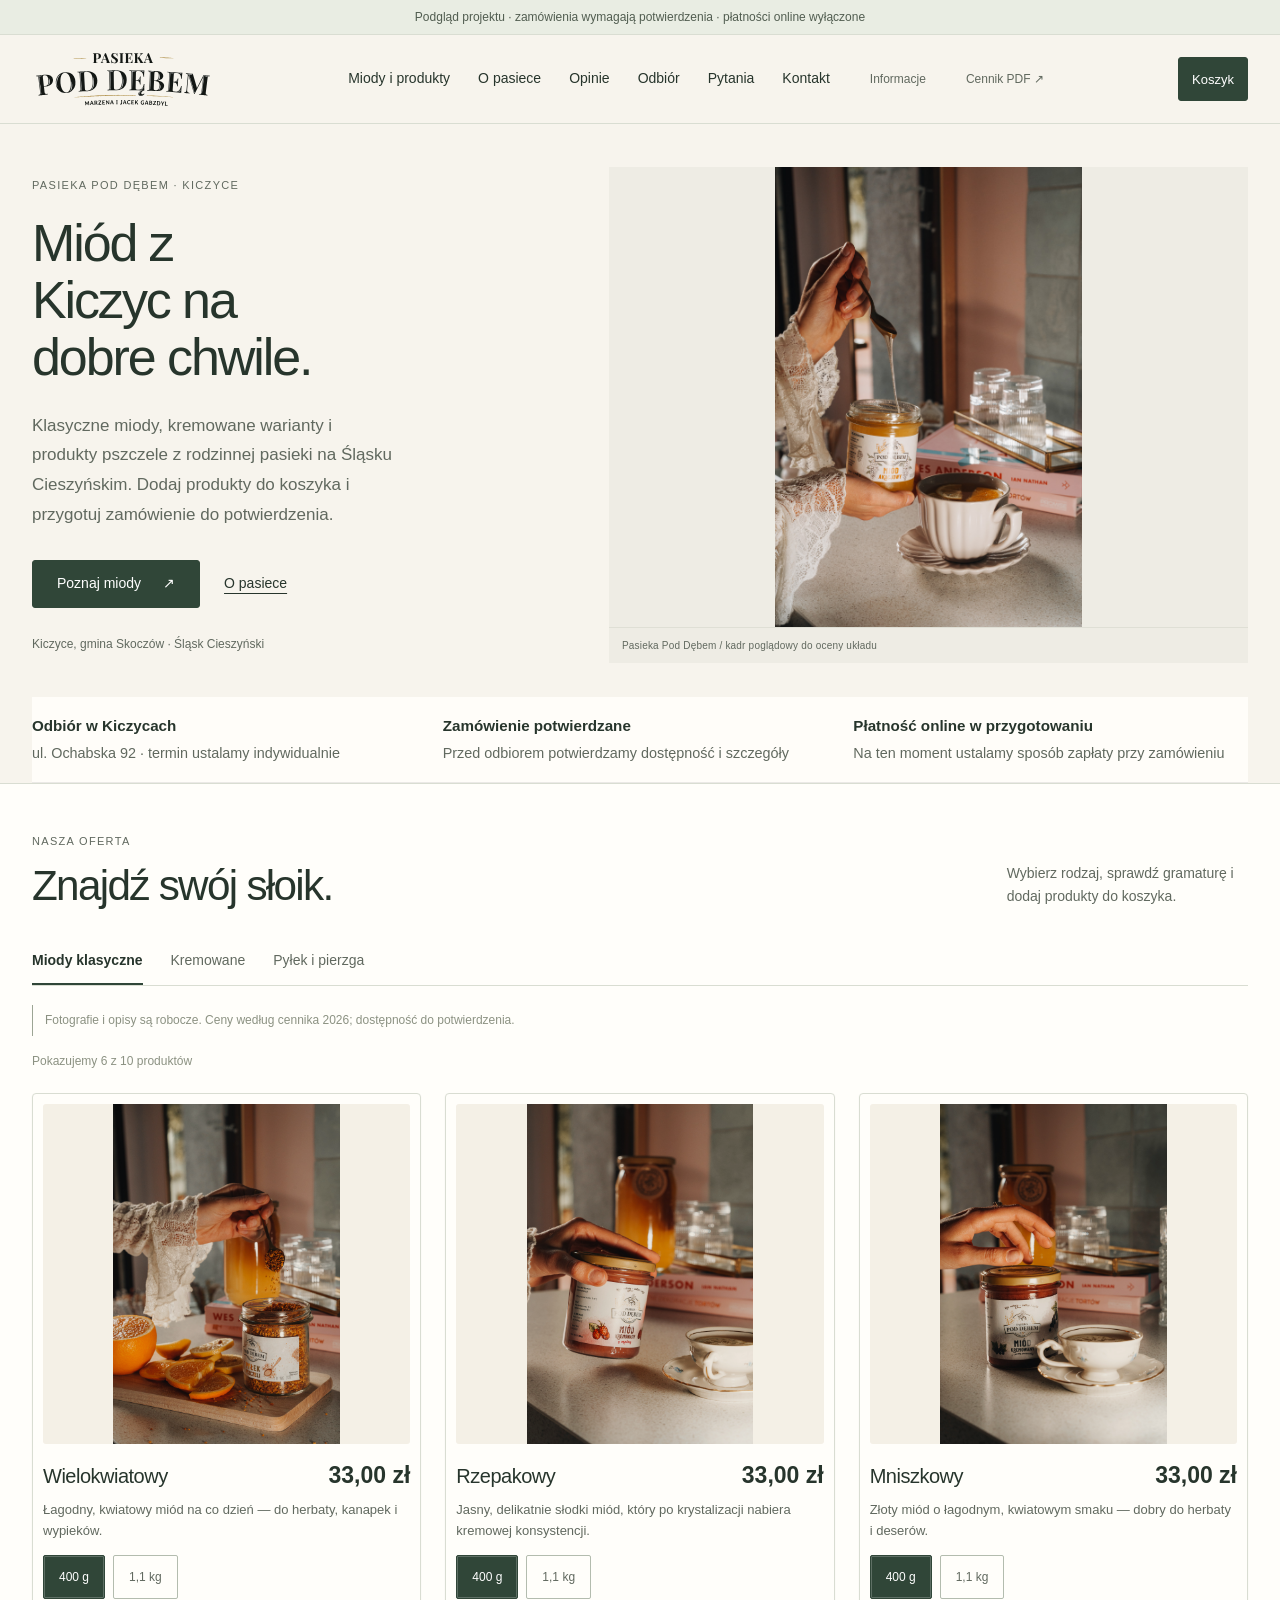
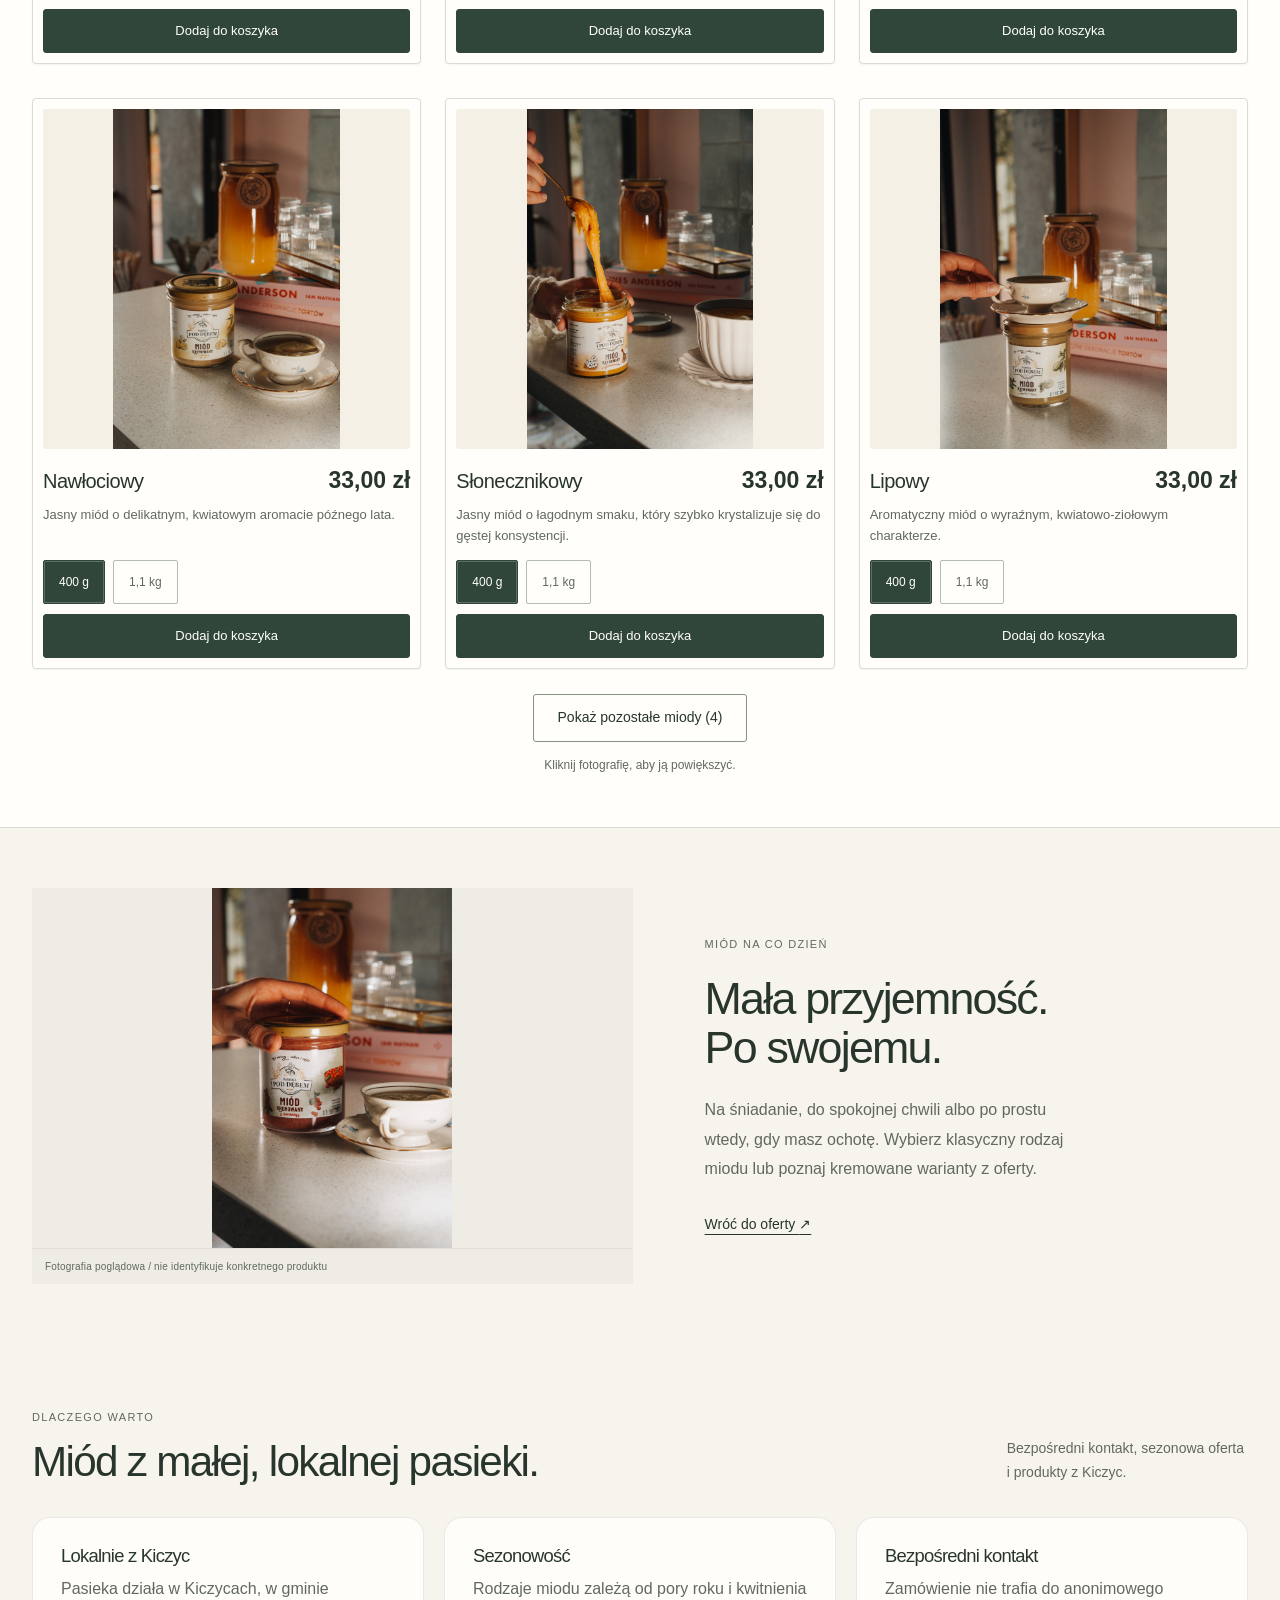
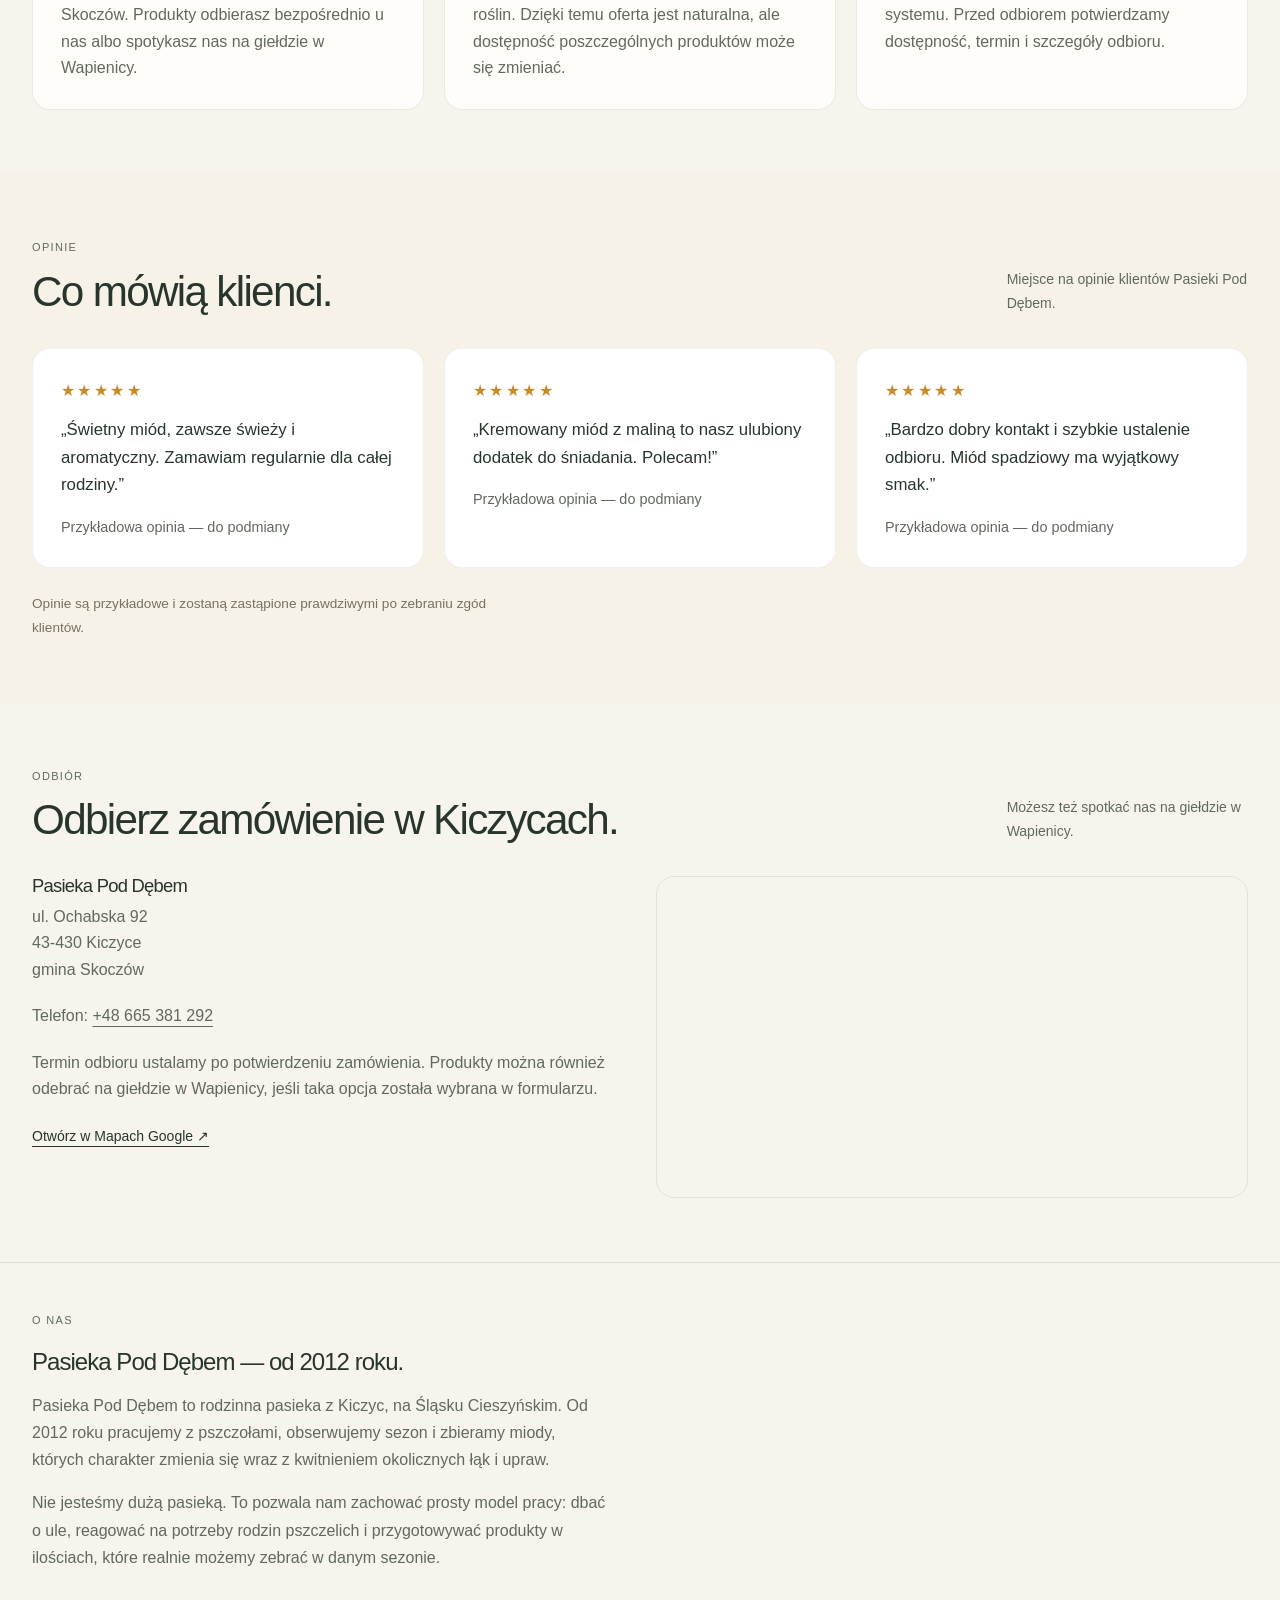
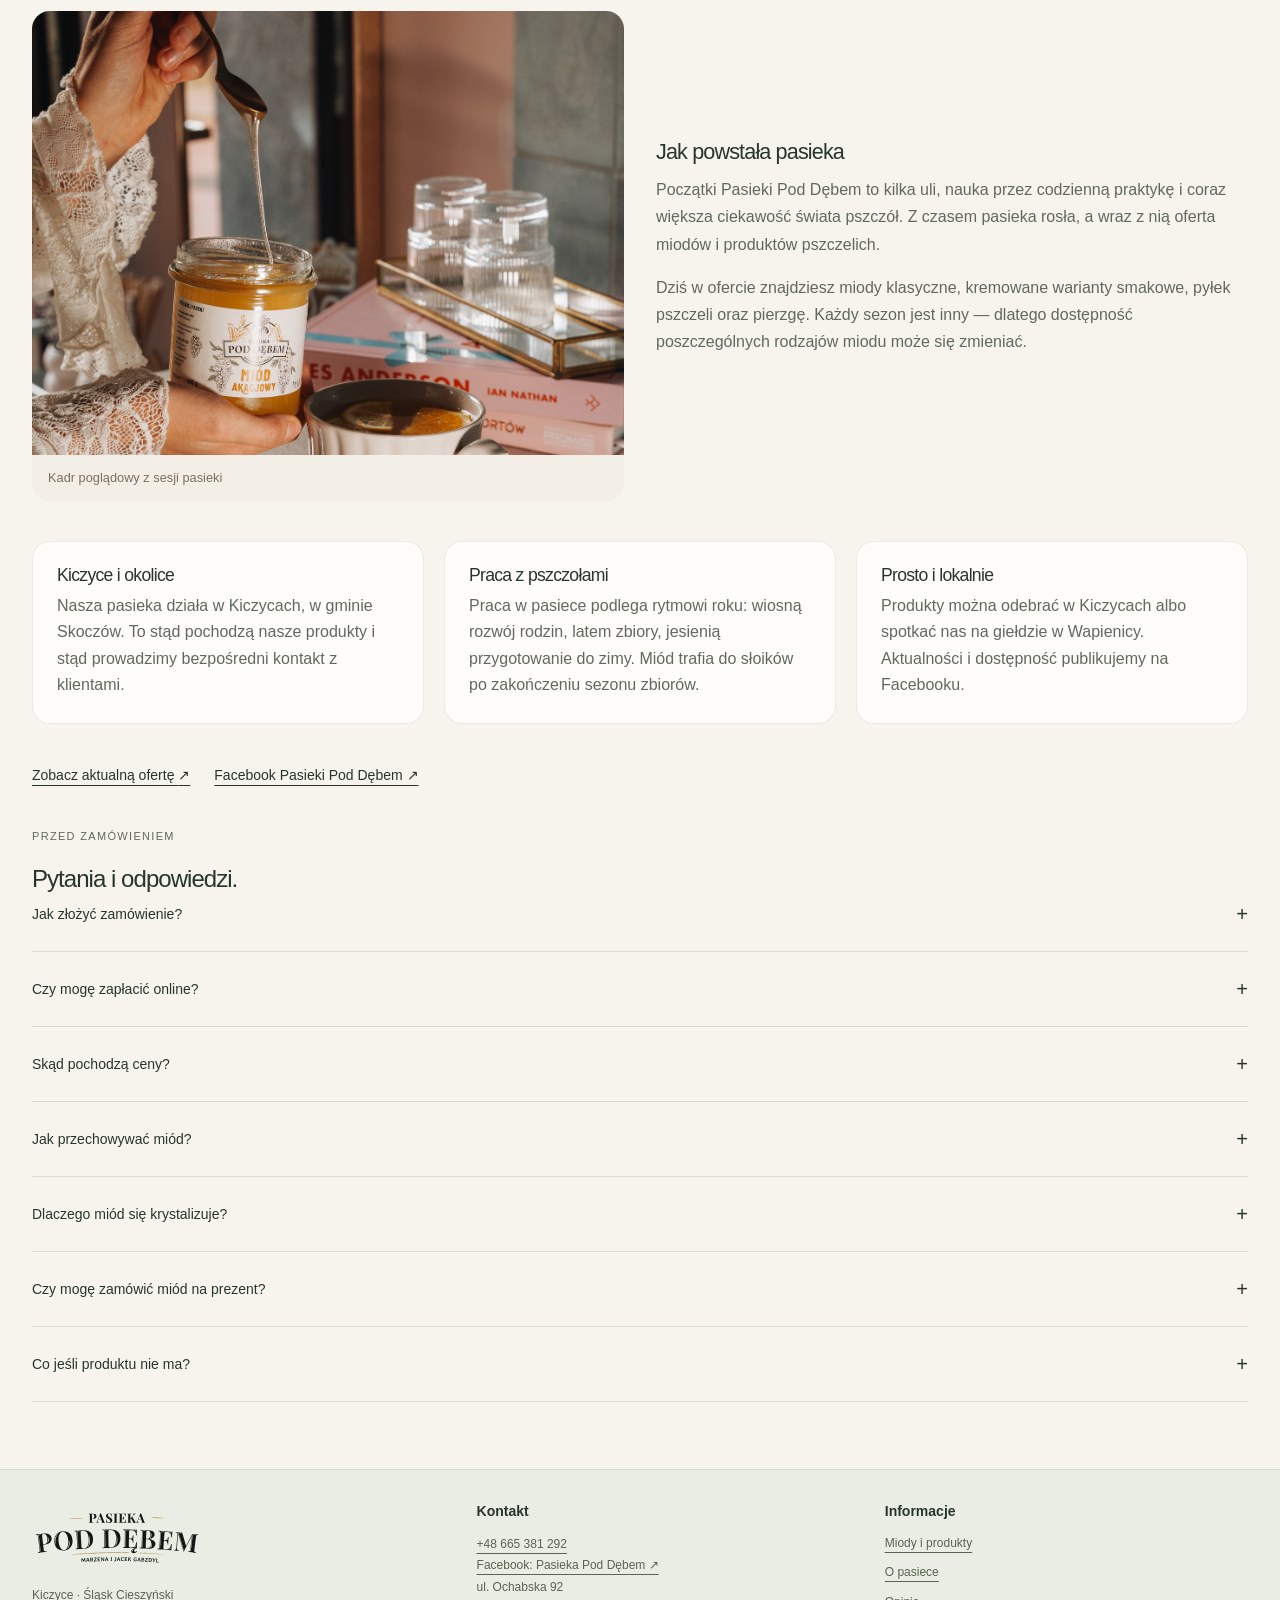
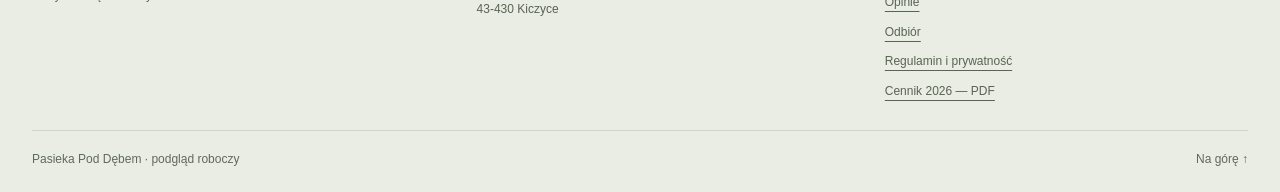
==== commit 0d240c76: "seo: add sitemap, structured data and local search metadata" ====
--- a/woocommerce/preview/index.html
+++ b/woocommerce/preview/index.html
@@ -1,23 +1,92 @@
 <!doctype html>
 <html lang="pl"><head>
 <meta charset="utf-8"><meta name="viewport" content="width=device-width,initial-scale=1"><meta name="robots" content="noindex,nofollow">
-<title>Pasieka Pod Dębem — miody z Kiczyc</title>
-<meta name="description" content="Poznaj ofertę Pasieki Pod Dębem w Kiczycach: miody klasyczne, kremowane, pyłek pszczeli i pierzga. Podgląd strony.">
-<meta property="og:title" content="Pasieka Pod Dębem — miody z Kiczyc">
-<meta property="og:description" content="Miody klasyczne, kremowane warianty, pyłek pszczeli i pierzga z pasieki w Kiczycach.">
+<title>Pasieka Pod Dębem — miód z Kiczyc | Miody, pyłek i pierzga</title>
+<meta name="description" content="Pasieka Pod Dębem w Kiczycach oferuje miody klasyczne, kremowane miody smakowe, pyłek pszczeli i pierzgę. Zamów miód ze Śląska Cieszyńskiego i odbierz w Kiczycach.">
+<meta property="og:title" content="Pasieka Pod Dębem — miód z Kiczyc | Miody, pyłek i pierzga">
+<meta property="og:description" content="Miody klasyczne, kremowane warianty, pyłek pszczeli i pierzga z rodzinnej pasieki w Kiczycach na Śląsku Cieszyńskim.">
 <meta property="og:type" content="website">
+<meta property="og:locale" content="pl_PL">
+<meta property="og:url" content="https://ni3bi3ski.github.io/pasieka-pod-debem/woocommerce/preview/">
+<link rel="canonical" href="https://ni3bi3ski.github.io/pasieka-pod-debem/woocommerce/preview/">
 <link rel="preconnect" href="https://api.fontshare.com"><link rel="preconnect" href="https://cdn.fontshare.com" crossorigin>
 <link href="https://api.fontshare.com/v2/css?f[]=satoshi@400,500,700&display=swap" rel="stylesheet">
 <link rel="stylesheet" href="brand.css?v=brand-story-4">
 <link rel="stylesheet" href="refinements.css?v=fix2">
 <link rel="stylesheet" href="about.css?v=story-1">
 <link rel="stylesheet" href="trust.css?v=trust-1">
-<link rel="icon" type="image/svg+xml" href="../../Pasieka/Same%20pszcz%C3%B3%C5%82ki/Sama%20pszczo%C5%82a%20-%20filled.svg">
+<link rel="icon" type="image/svg+xml" href="../../favicon.svg">
+<script type="application/ld+json">
+{
+  "@context": "https://schema.org",
+  "@type": "LocalBusiness",
+  "@id": "https://ni3bi3ski.github.io/pasieka-pod-debem/#pasieka",
+  "name": "Pasieka Pod Dębem",
+  "description": "Rodzinna pasieka w Kiczycach oferująca miody klasyczne, kremowane miody smakowe, pyłek pszczeli i pierzgę.",
+  "url": "https://ni3bi3ski.github.io/pasieka-pod-debem/woocommerce/preview/",
+  "telephone": "+48665381292",
+  "priceRange": "$$",
+  "address": {
+    "@type": "PostalAddress",
+    "streetAddress": "ul. Ochabska 92",
+    "addressLocality": "Kiczyce",
+    "postalCode": "43-430",
+    "addressRegion": "Śląskie",
+    "addressCountry": "PL"
+  },
+  "geo": {
+    "@type": "GeoCoordinates",
+    "latitude": 49.8067,
+    "longitude": 18.7989
+  },
+  "sameAs": ["https://www.facebook.com/miody.pod.debem/"],
+  "openingHoursSpecification": {
+    "@type": "OpeningHoursSpecification",
+    "dayOfWeek": ["Monday","Tuesday","Wednesday","Thursday","Friday","Saturday","Sunday"],
+    "opens": "00:00",
+    "closes": "23:59",
+    "description": "Odbiór po wcześniejszym ustaleniu terminu."
+  }
+}
+</script>
+<script type="application/ld+json">
+{
+  "@context": "https://schema.org",
+  "@type": "FAQPage",
+  "mainEntity": [
+    {
+      "@type": "Question",
+      "name": "Jak złożyć zamówienie?",
+      "acceptedAnswer": {"@type": "Answer", "text": "Wybierz produkt i gramaturę, dodaj go do koszyka, a następnie wypełnij krótki formularz. Zamówienie przygotujesz do potwierdzenia przez pasiekę."}
+    },
+    {
+      "@type": "Question",
+      "name": "Czy mogę zapłacić online?",
+      "acceptedAnswer": {"@type": "Answer", "text": "Jeszcze nie. Płatność online jest w przygotowaniu. Zamówienie można przekazać do potwierdzenia telefonicznie lub SMS-em."}
+    },
+    {
+      "@type": "Question",
+      "name": "Jak przechowywać miód?",
+      "acceptedAnswer": {"@type": "Answer", "text": "Przechowuj miód w szczelnie zamkniętym słoiku, w suchym miejscu, z dala od bezpośredniego światła. Nie przechowuj go w lodówce."}
+    },
+    {
+      "@type": "Question",
+      "name": "Dlaczego miód się krystalizuje?",
+      "acceptedAnswer": {"@type": "Answer", "text": "Krystalizacja to naturalny proces, który zależy od rodzaju miodu i temperatury przechowywania. Nie oznacza, że produkt jest zepsuty."}
+    },
+    {
+      "@type": "Question",
+      "name": "Czy mogę zamówić miód na prezent?",
+      "acceptedAnswer": {"@type": "Answer", "text": "Tak. W uwagach do zamówienia napisz, że produkt ma być prezentem — ustalimy szczegóły przy potwierdzeniu."}
+    }
+  ]
+}
+</script>
 </head><body>
 <a class="skip" href="#main">Przejdź do treści</a><div class="demo-banner">Podgląd projektu · zamówienia wymagają potwierdzenia · płatności online wyłączone</div>
 <header class="site-header"><div class="wrap header-inner"><a class="brand" href="#start" aria-label="Pasieka Pod Dębem — strona główna"><img class="brand-wordmark" src="../../Pasieka/Sam%20logotyp/Sam%20logotyp.svg" alt="Pasieka Pod Dębem" width="1993" height="780"></a><button class="menu-toggle" type="button" aria-controls="main-nav" aria-expanded="false">Menu</button><nav id="main-nav" class="main-nav" aria-label="Menu główne"><a href="#oferta">Miody i produkty</a><a href="#o-pasiece">O pasiece</a><a href="#opinie">Opinie</a><a href="#odbior">Odbiór</a><a href="#pytania">Pytania</a><a href="#kontakt">Kontakt</a><a class="header-doc" href="informacje.html">Informacje</a><a class="header-doc" href="../../Pasieka/Mi%C3%B3d%20cennik%202026.pdf" target="_blank" rel="noopener noreferrer">Cennik PDF ↗</a></nav><button class="cart-toggle" id="cart-toggle" type="button" aria-controls="cart-drawer" aria-expanded="false">Koszyk <span class="cart-count" id="cart-count" aria-hidden="true">0</span></button></div></header>
 <main id="main">
-<section class="wrap hero" id="start" aria-labelledby="hero-title"><div class="hero-copy"><span class="eyebrow">Pasieka Pod Dębem · Kiczyce</span><h1 id="hero-title">Miód na dobre chwile.</h1><p class="hero-lead">Klasyczne miody, kremowane warianty i produkty pszczele. Dodaj produkty do koszyka i przygotuj zamówienie do potwierdzenia.</p><div class="hero-actions"><a class="btn" href="#oferta">Poznaj miody <span aria-hidden="true">↗</span></a><a class="text-link" href="#o-pasiece">O pasiece</a></div><p class="hero-footnote">Kiczyce, gmina Skoczów · Śląsk Cieszyński</p></div><figure class="hero-media"><img src="../../www/DSC02595.jpg" alt="Fotografia poglądowa z sesji Pasieki Pod Dębem — DSC02595.jpg" fetchpriority="high" loading="eager" decoding="async"><figcaption>Pasieka Pod Dębem / kadr poglądowy do oceny układu</figcaption></figure></section>
+<section class="wrap hero" id="start" aria-labelledby="hero-title"><div class="hero-copy"><span class="eyebrow">Pasieka Pod Dębem · Kiczyce</span><h1 id="hero-title">Miód z Kiczyc na dobre chwile.</h1><p class="hero-lead">Klasyczne miody, kremowane warianty i produkty pszczele z rodzinnej pasieki na Śląsku Cieszyńskim. Dodaj produkty do koszyka i przygotuj zamówienie do potwierdzenia.</p><div class="hero-actions"><a class="btn" href="#oferta">Poznaj miody <span aria-hidden="true">↗</span></a><a class="text-link" href="#o-pasiece">O pasiece</a></div><p class="hero-footnote">Kiczyce, gmina Skoczów · Śląsk Cieszyński</p></div><figure class="hero-media"><img src="../../www/DSC02595.jpg" alt="Fotografia poglądowa z sesji Pasieki Pod Dębem — DSC02595.jpg" fetchpriority="high" loading="eager" decoding="async"><figcaption>Pasieka Pod Dębem / kadr poglądowy do oceny układu</figcaption></figure></section>
 <section class="trust-bar wrap" aria-label="Najważniejsze informacje"><div class="trust-item"><div><strong>Odbiór w Kiczycach</strong><span>ul. Ochabska 92 · termin ustalamy indywidualnie</span></div></div><div class="trust-item"><div><strong>Zamówienie potwierdzane</strong><span>Przed odbiorem potwierdzamy dostępność i szczegóły</span></div></div><div class="trust-item"><div><strong>Płatność online w przygotowaniu</strong><span>Na ten moment ustalamy sposób zapłaty przy zamówieniu</span></div></div></section>
 <section class="catalog-section" id="oferta" aria-labelledby="offer-title"><div class="wrap"><div class="section-head"><div><span class="eyebrow">Nasza oferta</span><h2 id="offer-title">Znajdź swój słoik.</h2></div><p>Wybierz rodzaj, sprawdź gramaturę i dodaj produkty do koszyka.</p></div><div id="catalog-toolbar" class="catalog-toolbar"><div class="catalog-filters" role="group" aria-label="Kategorie produktów"><button type="button" class="filter" data-filter="miody" aria-pressed="true">Miody klasyczne</button><button type="button" class="filter" data-filter="kremowane" aria-pressed="false">Kremowane</button><button type="button" class="filter" data-filter="inne" aria-pressed="false">Pyłek i pierzga</button></div></div><p class="notice" role="note">Fotografie i opisy są robocze. Ceny według cennika 2026; dostępność do potwierdzenia.</p><p id="catalog-status" class="catalog-status" role="status"></p><div class="product-grid" id="product-grid"></div><noscript><p class="notice">Katalog interaktywny wymaga JavaScriptu. <a href="../../Pasieka/Mi%C3%B3d%20cennik%202026.pdf">Otwórz ofertę w PDF</a>.</p></noscript><div class="catalog-bottom"><button id="catalog-expand" class="btn secondary" type="button" aria-controls="product-grid" aria-expanded="false" hidden>Pokaż pozostałe miody (4)</button><p class="catalog-note">Kliknij fotografię, aby ją powiększyć.</p></div></div></section>
 <section class="wrap editorial" aria-labelledby="everyday-title"><figure class="editorial-media"><img src="../../www/DSC02689.jpg" alt="Fotografia poglądowa z sesji Pasieki Pod Dębem — DSC02689.jpg" loading="lazy" decoding="async"><figcaption>Fotografia poglądowa / nie identyfikuje konkretnego produktu</figcaption></figure><div class="editorial-copy"><span class="eyebrow">Miód na co dzień</span><h2 id="everyday-title">Mała przyjemność.<br>Po swojemu.</h2><p>Na śniadanie, do spokojnej chwili albo po prostu wtedy, gdy masz ochotę. Wybierz klasyczny rodzaj miodu lub poznaj kremowane warianty z oferty.</p><a class="text-link" href="#oferta">Wróć do oferty <span aria-hidden="true">↗</span></a></div></section>
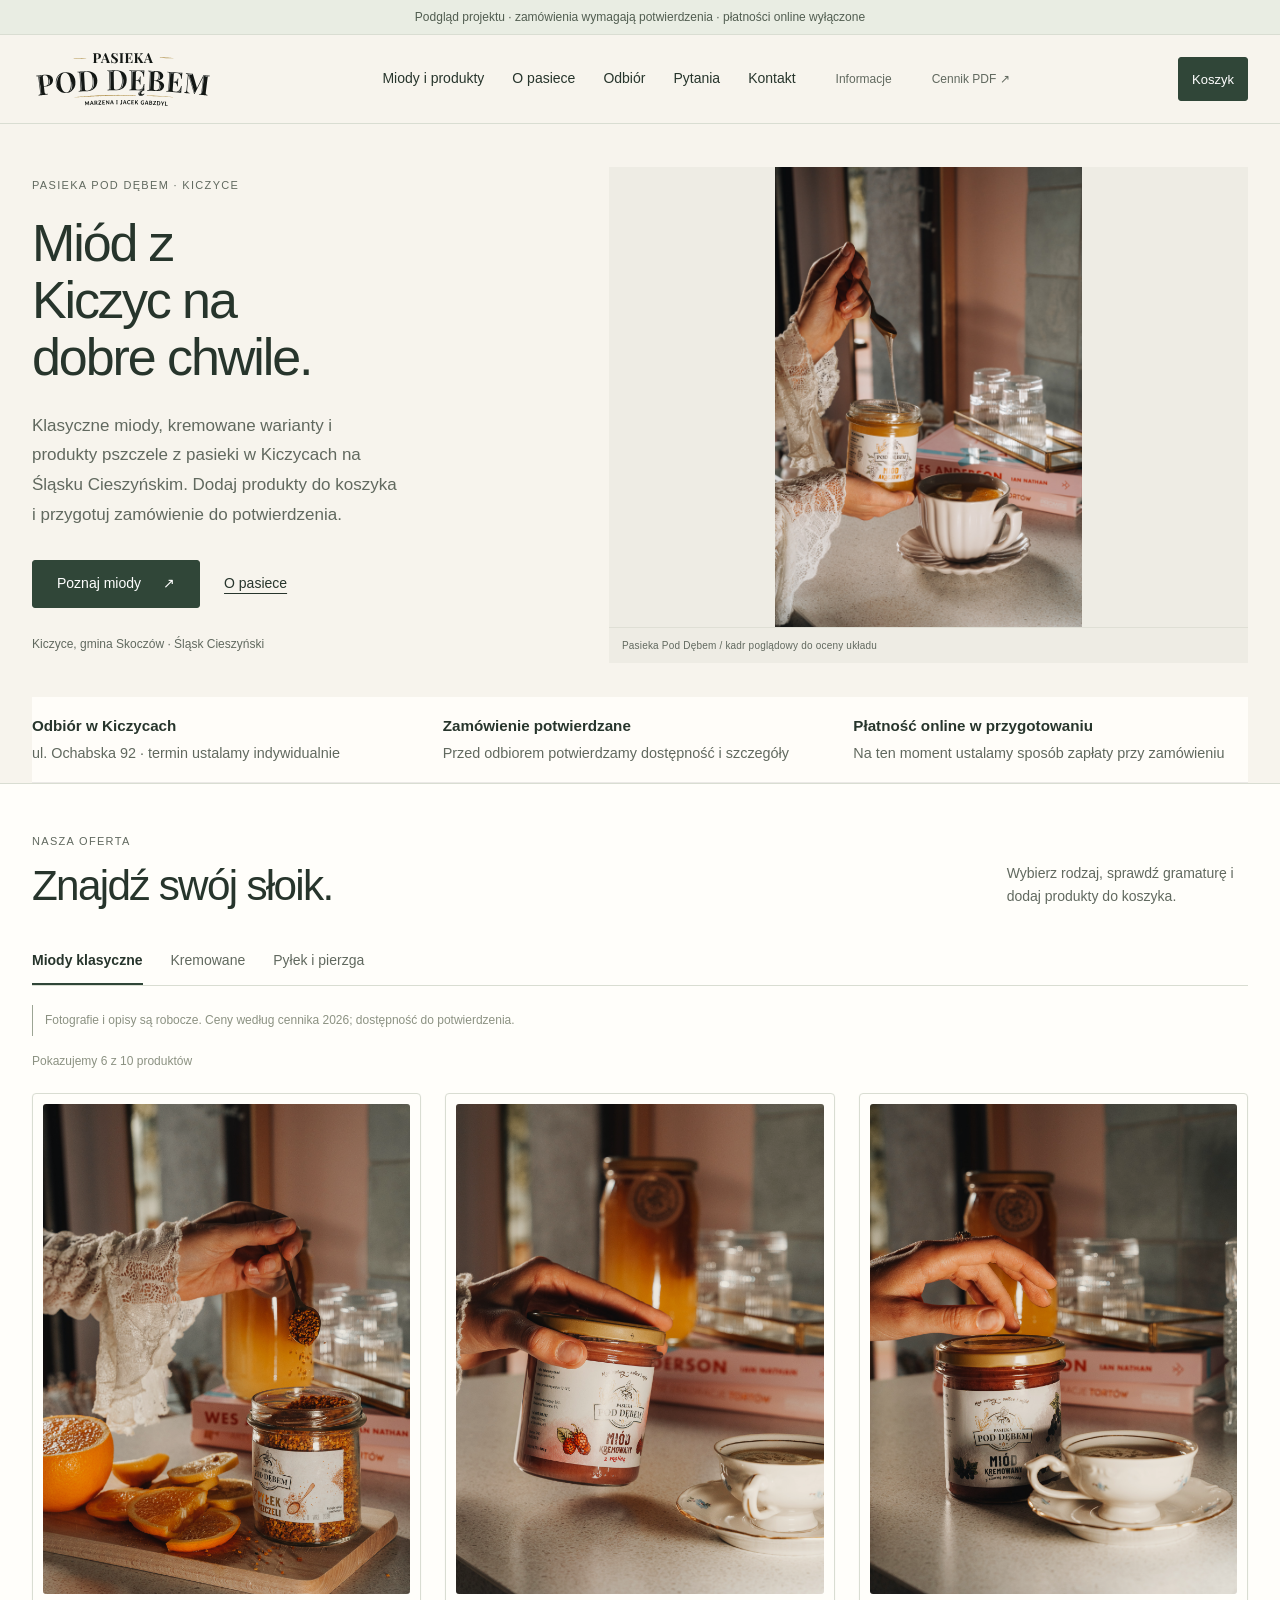
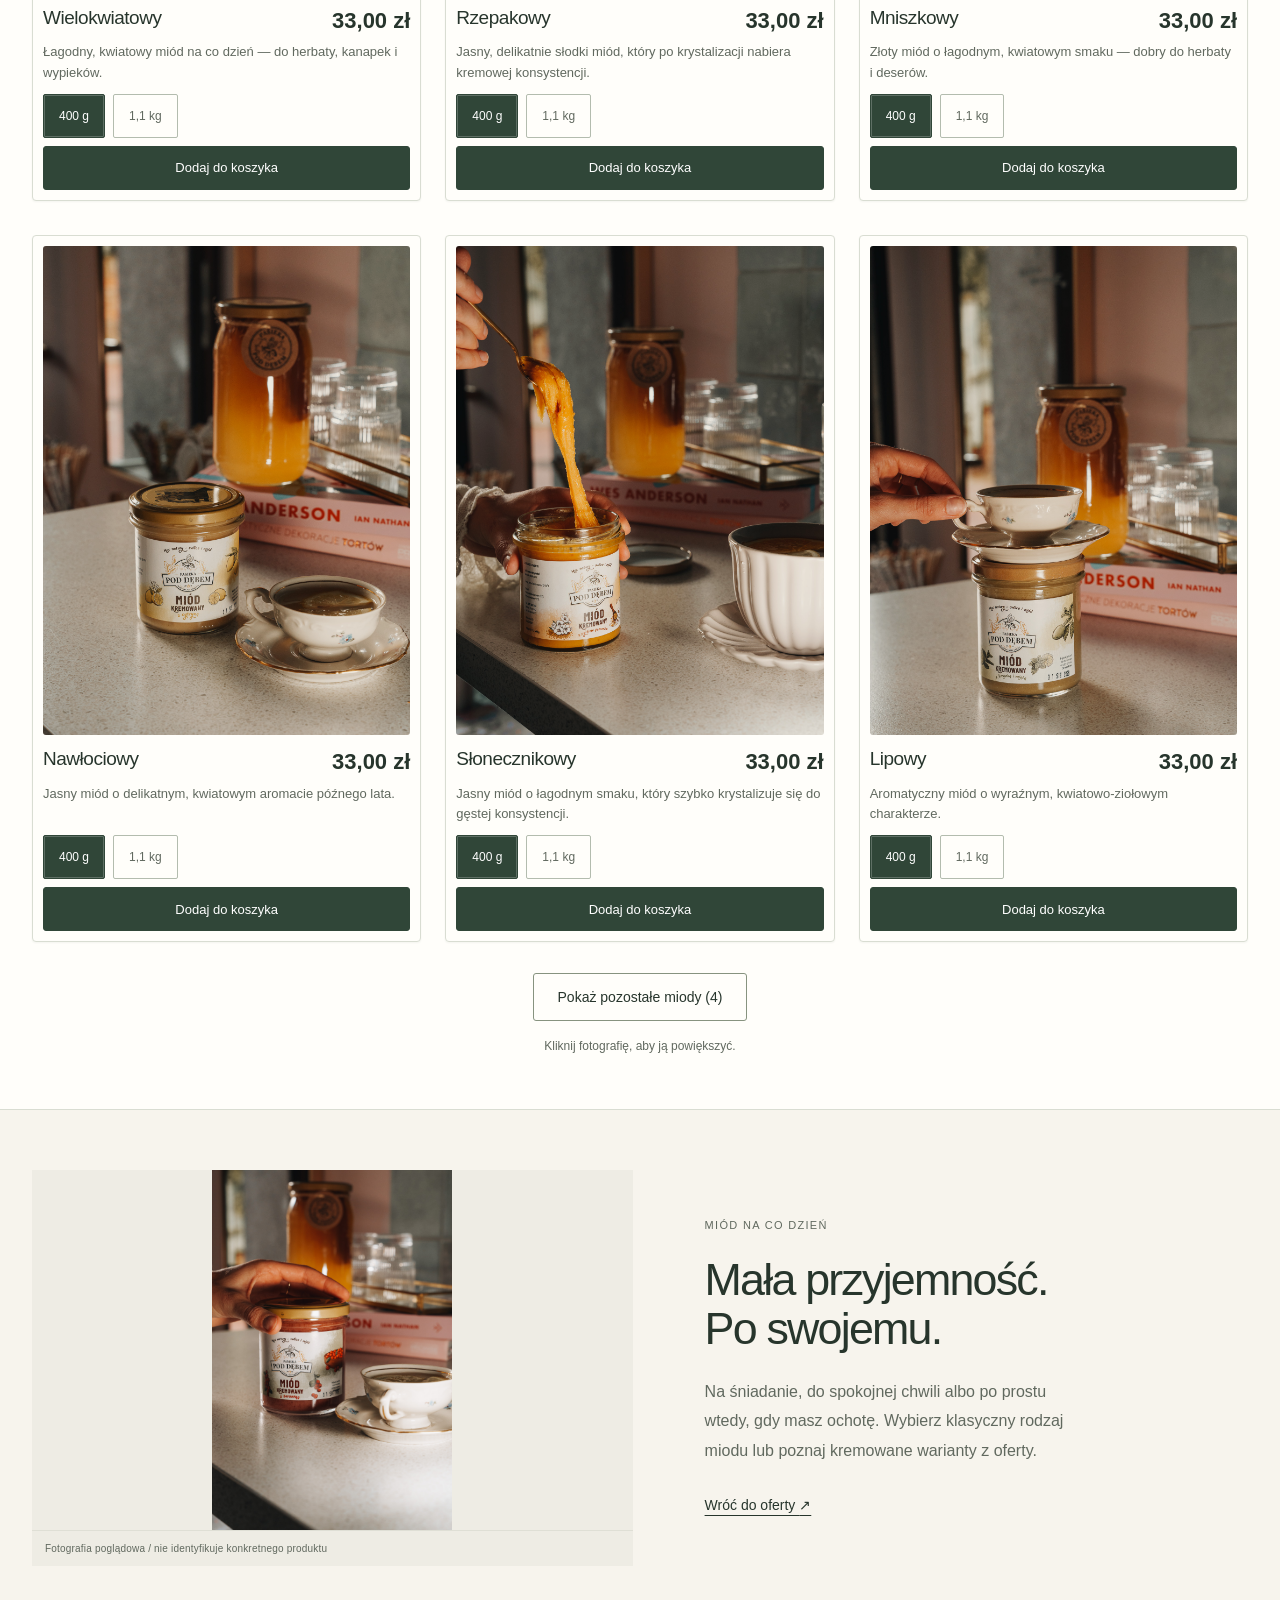
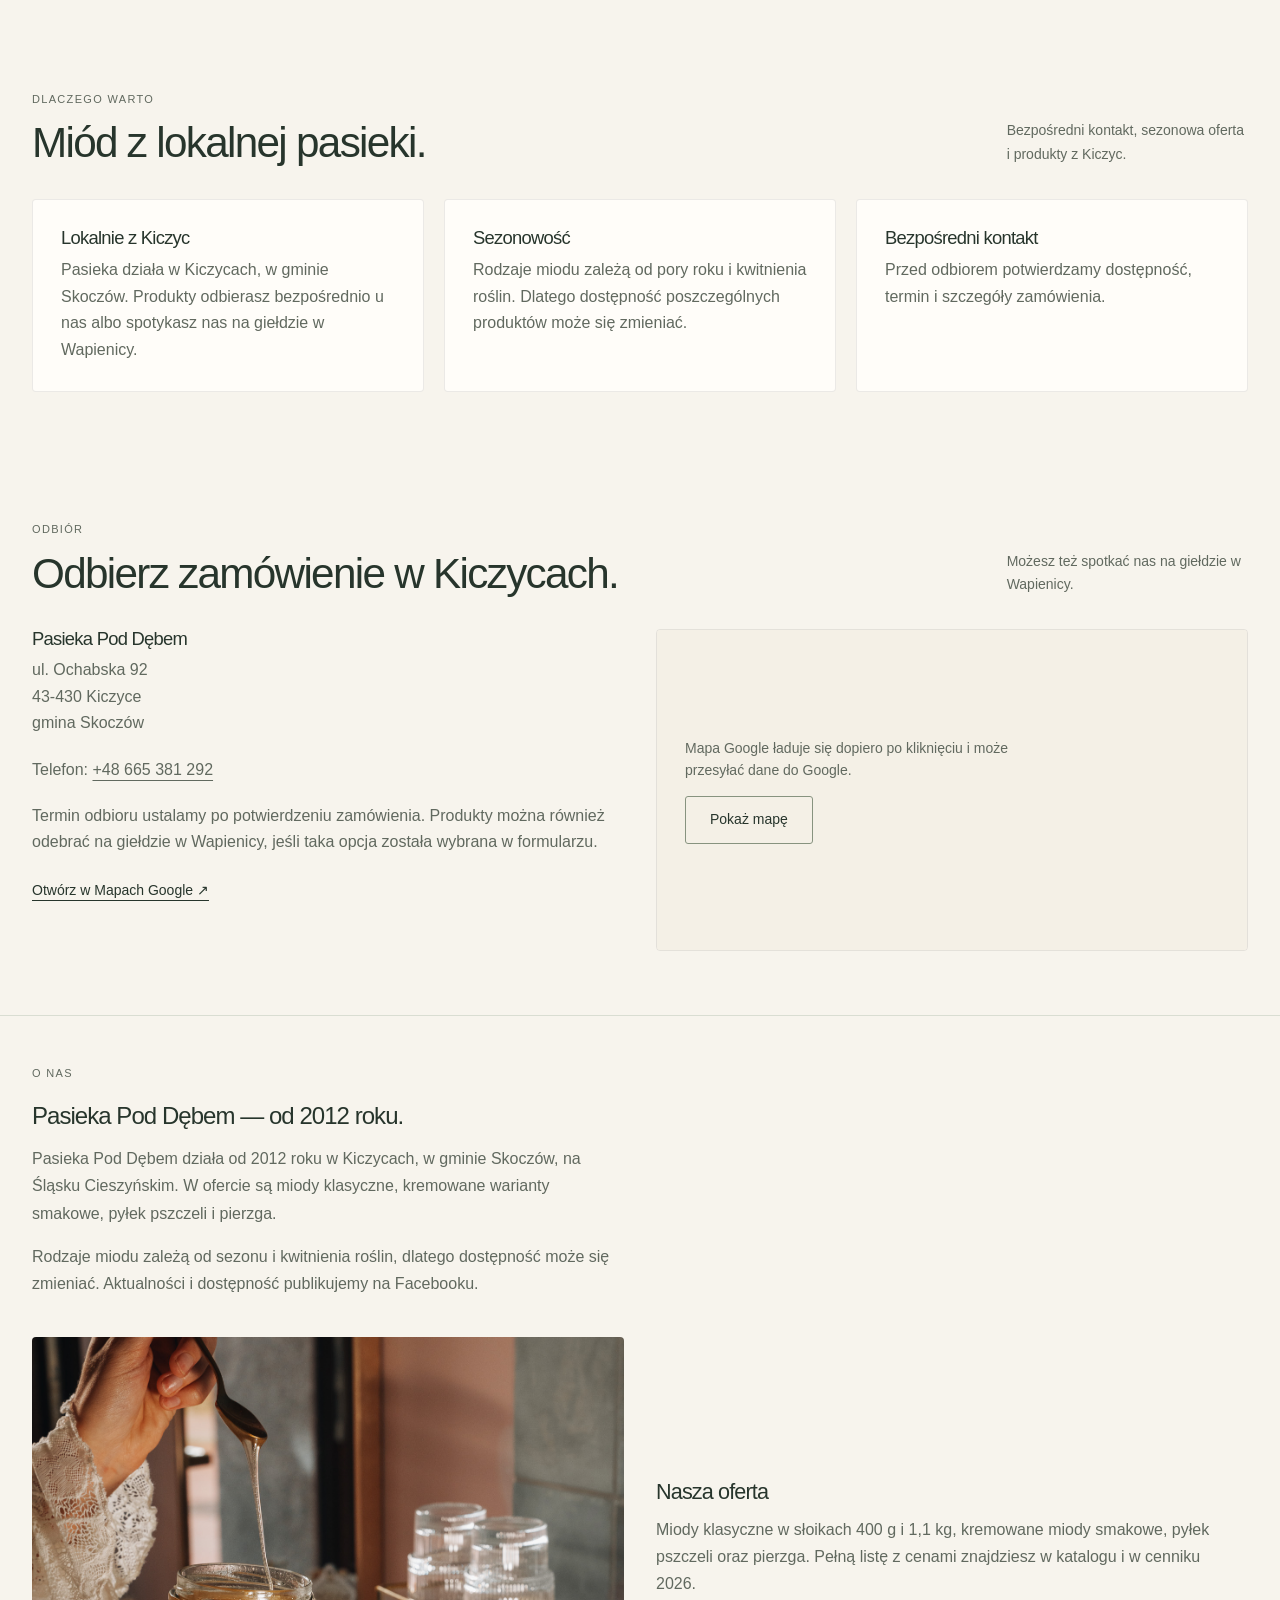
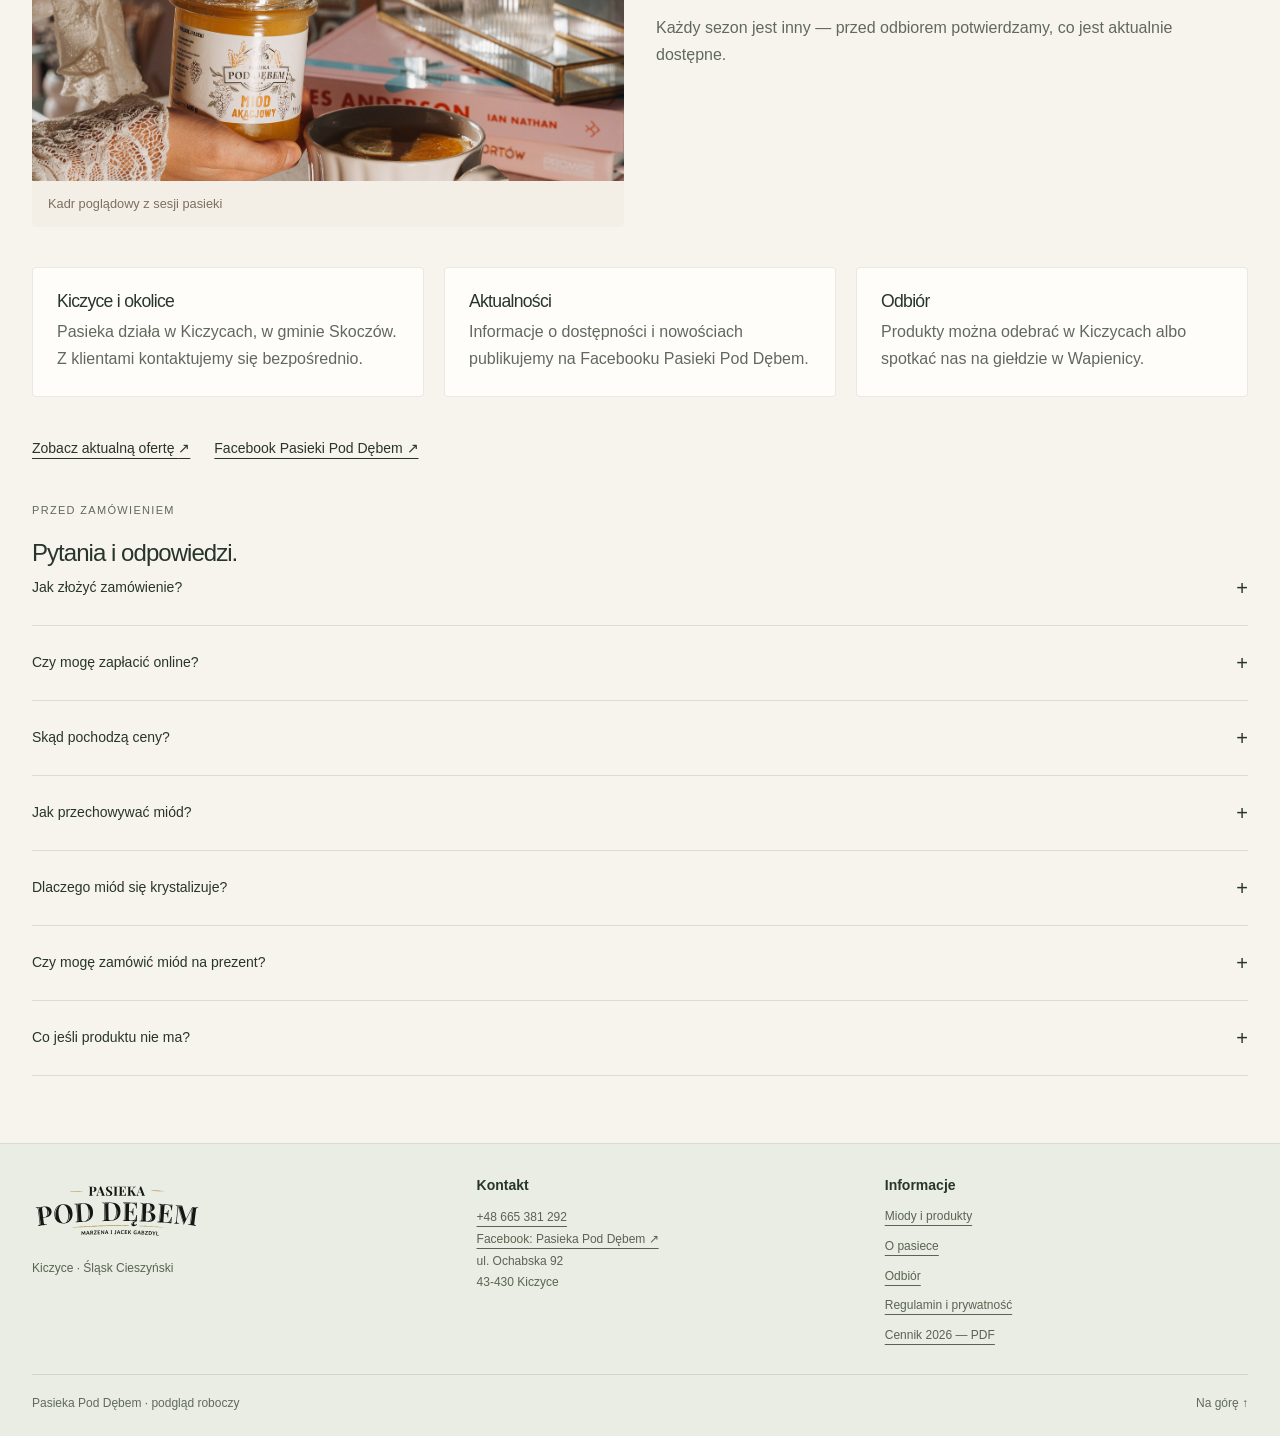
==== commit 2d51ab86: "fix: product card ratio, a11y, cart sync, click-to-load map, remove unverified content" ====
--- a/woocommerce/preview/index.html
+++ b/woocommerce/preview/index.html
@@ -4,7 +4,7 @@
 <title>Pasieka Pod Dębem — miód z Kiczyc | Miody, pyłek i pierzga</title>
 <meta name="description" content="Pasieka Pod Dębem w Kiczycach oferuje miody klasyczne, kremowane miody smakowe, pyłek pszczeli i pierzgę. Zamów miód ze Śląska Cieszyńskiego i odbierz w Kiczycach.">
 <meta property="og:title" content="Pasieka Pod Dębem — miód z Kiczyc | Miody, pyłek i pierzga">
-<meta property="og:description" content="Miody klasyczne, kremowane warianty, pyłek pszczeli i pierzga z rodzinnej pasieki w Kiczycach na Śląsku Cieszyńskim.">
+<meta property="og:description" content="Miody klasyczne, kremowane warianty, pyłek pszczeli i pierzga z pasieki w Kiczycach na Śląsku Cieszyńskim.">
 <meta property="og:type" content="website">
 <meta property="og:locale" content="pl_PL">
 <meta property="og:url" content="https://ni3bi3ski.github.io/pasieka-pod-debem/woocommerce/preview/">
@@ -12,9 +12,9 @@
 <link rel="preconnect" href="https://api.fontshare.com"><link rel="preconnect" href="https://cdn.fontshare.com" crossorigin>
 <link href="https://api.fontshare.com/v2/css?f[]=satoshi@400,500,700&display=swap" rel="stylesheet">
 <link rel="stylesheet" href="brand.css?v=brand-story-4">
-<link rel="stylesheet" href="refinements.css?v=fix2">
+<link rel="stylesheet" href="refinements.css?v=fix3">
 <link rel="stylesheet" href="about.css?v=story-1">
-<link rel="stylesheet" href="trust.css?v=trust-1">
+<link rel="stylesheet" href="trust.css?v=trust-2">
 <link rel="icon" type="image/svg+xml" href="../../favicon.svg">
 <script type="application/ld+json">
 {
@@ -22,10 +22,9 @@
   "@type": "LocalBusiness",
   "@id": "https://ni3bi3ski.github.io/pasieka-pod-debem/#pasieka",
   "name": "Pasieka Pod Dębem",
-  "description": "Rodzinna pasieka w Kiczycach oferująca miody klasyczne, kremowane miody smakowe, pyłek pszczeli i pierzgę.",
+  "description": "Pasieka w Kiczycach oferująca miody klasyczne, kremowane miody smakowe, pyłek pszczeli i pierzgę.",
   "url": "https://ni3bi3ski.github.io/pasieka-pod-debem/woocommerce/preview/",
   "telephone": "+48665381292",
-  "priceRange": "$$",
   "address": {
     "@type": "PostalAddress",
     "streetAddress": "ul. Ochabska 92",
@@ -34,19 +33,7 @@
     "addressRegion": "Śląskie",
     "addressCountry": "PL"
   },
-  "geo": {
-    "@type": "GeoCoordinates",
-    "latitude": 49.8067,
-    "longitude": 18.7989
-  },
-  "sameAs": ["https://www.facebook.com/miody.pod.debem/"],
-  "openingHoursSpecification": {
-    "@type": "OpeningHoursSpecification",
-    "dayOfWeek": ["Monday","Tuesday","Wednesday","Thursday","Friday","Saturday","Sunday"],
-    "opens": "00:00",
-    "closes": "23:59",
-    "description": "Odbiór po wcześniejszym ustaleniu terminu."
-  }
+  "sameAs": ["https://www.facebook.com/miody.pod.debem/"]
 }
 </script>
 <script type="application/ld+json">
@@ -84,24 +71,23 @@
 </script>
 </head><body>
 <a class="skip" href="#main">Przejdź do treści</a><div class="demo-banner">Podgląd projektu · zamówienia wymagają potwierdzenia · płatności online wyłączone</div>
-<header class="site-header"><div class="wrap header-inner"><a class="brand" href="#start" aria-label="Pasieka Pod Dębem — strona główna"><img class="brand-wordmark" src="../../Pasieka/Sam%20logotyp/Sam%20logotyp.svg" alt="Pasieka Pod Dębem" width="1993" height="780"></a><button class="menu-toggle" type="button" aria-controls="main-nav" aria-expanded="false">Menu</button><nav id="main-nav" class="main-nav" aria-label="Menu główne"><a href="#oferta">Miody i produkty</a><a href="#o-pasiece">O pasiece</a><a href="#opinie">Opinie</a><a href="#odbior">Odbiór</a><a href="#pytania">Pytania</a><a href="#kontakt">Kontakt</a><a class="header-doc" href="informacje.html">Informacje</a><a class="header-doc" href="../../Pasieka/Mi%C3%B3d%20cennik%202026.pdf" target="_blank" rel="noopener noreferrer">Cennik PDF ↗</a></nav><button class="cart-toggle" id="cart-toggle" type="button" aria-controls="cart-drawer" aria-expanded="false">Koszyk <span class="cart-count" id="cart-count" aria-hidden="true">0</span></button></div></header>
+<header class="site-header"><div class="wrap header-inner"><a class="brand" href="#start" aria-label="Pasieka Pod Dębem — strona główna"><img class="brand-wordmark" src="../../Pasieka/Sam%20logotyp/Sam%20logotyp.svg" alt="Pasieka Pod Dębem" width="1993" height="780"></a><button class="menu-toggle" type="button" aria-controls="main-nav" aria-expanded="false">Menu</button><nav id="main-nav" class="main-nav" aria-label="Menu główne"><a href="#oferta">Miody i produkty</a><a href="#o-pasiece">O pasiece</a><a href="#odbior">Odbiór</a><a href="#pytania">Pytania</a><a href="#kontakt">Kontakt</a><a class="header-doc" href="informacje.html">Informacje</a><a class="header-doc" href="../../Pasieka/Mi%C3%B3d%20cennik%202026.pdf" target="_blank" rel="noopener noreferrer">Cennik PDF ↗</a></nav><button class="cart-toggle" id="cart-toggle" type="button" aria-controls="cart-drawer" aria-expanded="false">Koszyk <span class="cart-count" id="cart-count" aria-hidden="true">0</span></button></div></header>
 <main id="main">
-<section class="wrap hero" id="start" aria-labelledby="hero-title"><div class="hero-copy"><span class="eyebrow">Pasieka Pod Dębem · Kiczyce</span><h1 id="hero-title">Miód z Kiczyc na dobre chwile.</h1><p class="hero-lead">Klasyczne miody, kremowane warianty i produkty pszczele z rodzinnej pasieki na Śląsku Cieszyńskim. Dodaj produkty do koszyka i przygotuj zamówienie do potwierdzenia.</p><div class="hero-actions"><a class="btn" href="#oferta">Poznaj miody <span aria-hidden="true">↗</span></a><a class="text-link" href="#o-pasiece">O pasiece</a></div><p class="hero-footnote">Kiczyce, gmina Skoczów · Śląsk Cieszyński</p></div><figure class="hero-media"><img src="../../www/DSC02595.jpg" alt="Fotografia poglądowa z sesji Pasieki Pod Dębem — DSC02595.jpg" fetchpriority="high" loading="eager" decoding="async"><figcaption>Pasieka Pod Dębem / kadr poglądowy do oceny układu</figcaption></figure></section>
+<section class="wrap hero" id="start" aria-labelledby="hero-title"><div class="hero-copy"><span class="eyebrow">Pasieka Pod Dębem · Kiczyce</span><h1 id="hero-title">Miód z Kiczyc na dobre chwile.</h1><p class="hero-lead">Klasyczne miody, kremowane warianty i produkty pszczele z pasieki w Kiczycach na Śląsku Cieszyńskim. Dodaj produkty do koszyka i przygotuj zamówienie do potwierdzenia.</p><div class="hero-actions"><a class="btn" href="#oferta">Poznaj miody <span aria-hidden="true">↗</span></a><a class="text-link" href="#o-pasiece">O pasiece</a></div><p class="hero-footnote">Kiczyce, gmina Skoczów · Śląsk Cieszyński</p></div><figure class="hero-media"><img src="../../www/DSC02595.jpg" alt="Fotografia poglądowa z sesji Pasieki Pod Dębem" fetchpriority="high" loading="eager" decoding="async"><figcaption>Pasieka Pod Dębem / kadr poglądowy do oceny układu</figcaption></figure></section>
 <section class="trust-bar wrap" aria-label="Najważniejsze informacje"><div class="trust-item"><div><strong>Odbiór w Kiczycach</strong><span>ul. Ochabska 92 · termin ustalamy indywidualnie</span></div></div><div class="trust-item"><div><strong>Zamówienie potwierdzane</strong><span>Przed odbiorem potwierdzamy dostępność i szczegóły</span></div></div><div class="trust-item"><div><strong>Płatność online w przygotowaniu</strong><span>Na ten moment ustalamy sposób zapłaty przy zamówieniu</span></div></div></section>
 <section class="catalog-section" id="oferta" aria-labelledby="offer-title"><div class="wrap"><div class="section-head"><div><span class="eyebrow">Nasza oferta</span><h2 id="offer-title">Znajdź swój słoik.</h2></div><p>Wybierz rodzaj, sprawdź gramaturę i dodaj produkty do koszyka.</p></div><div id="catalog-toolbar" class="catalog-toolbar"><div class="catalog-filters" role="group" aria-label="Kategorie produktów"><button type="button" class="filter" data-filter="miody" aria-pressed="true">Miody klasyczne</button><button type="button" class="filter" data-filter="kremowane" aria-pressed="false">Kremowane</button><button type="button" class="filter" data-filter="inne" aria-pressed="false">Pyłek i pierzga</button></div></div><p class="notice" role="note">Fotografie i opisy są robocze. Ceny według cennika 2026; dostępność do potwierdzenia.</p><p id="catalog-status" class="catalog-status" role="status"></p><div class="product-grid" id="product-grid"></div><noscript><p class="notice">Katalog interaktywny wymaga JavaScriptu. <a href="../../Pasieka/Mi%C3%B3d%20cennik%202026.pdf">Otwórz ofertę w PDF</a>.</p></noscript><div class="catalog-bottom"><button id="catalog-expand" class="btn secondary" type="button" aria-controls="product-grid" aria-expanded="false" hidden>Pokaż pozostałe miody (4)</button><p class="catalog-note">Kliknij fotografię, aby ją powiększyć.</p></div></div></section>
-<section class="wrap editorial" aria-labelledby="everyday-title"><figure class="editorial-media"><img src="../../www/DSC02689.jpg" alt="Fotografia poglądowa z sesji Pasieki Pod Dębem — DSC02689.jpg" loading="lazy" decoding="async"><figcaption>Fotografia poglądowa / nie identyfikuje konkretnego produktu</figcaption></figure><div class="editorial-copy"><span class="eyebrow">Miód na co dzień</span><h2 id="everyday-title">Mała przyjemność.<br>Po swojemu.</h2><p>Na śniadanie, do spokojnej chwili albo po prostu wtedy, gdy masz ochotę. Wybierz klasyczny rodzaj miodu lub poznaj kremowane warianty z oferty.</p><a class="text-link" href="#oferta">Wróć do oferty <span aria-hidden="true">↗</span></a></div></section>
-<section class="why-section" id="dlaczego" aria-labelledby="why-title"><div class="wrap"><div class="section-head"><div><span class="eyebrow">Dlaczego warto</span><h2 id="why-title">Miód z małej, lokalnej pasieki.</h2></div><p>Bezpośredni kontakt, sezonowa oferta i produkty z Kiczyc.</p></div><div class="why-grid"><div class="why-card"><h3>Lokalnie z Kiczyc</h3><p>Pasieka działa w Kiczycach, w gminie Skoczów. Produkty odbierasz bezpośrednio u nas albo spotykasz nas na giełdzie w Wapienicy.</p></div><div class="why-card"><h3>Sezonowość</h3><p>Rodzaje miodu zależą od pory roku i kwitnienia roślin. Dzięki temu oferta jest naturalna, ale dostępność poszczególnych produktów może się zmieniać.</p></div><div class="why-card"><h3>Bezpośredni kontakt</h3><p>Zamówienie nie trafia do anonimowego systemu. Przed odbiorem potwierdzamy dostępność, termin i szczegóły odbioru.</p></div></div></div></section>
-<section class="reviews-section" id="opinie" aria-labelledby="reviews-title"><div class="wrap"><div class="section-head"><div><span class="eyebrow">Opinie</span><h2 id="reviews-title">Co mówią klienci.</h2></div><p>Miejsce na opinie klientów Pasieki Pod Dębem.</p></div><div class="reviews-grid"><article class="review-card"><div class="review-stars" aria-label="Ocena 5 na 5">★★★★★</div><blockquote>„Świetny miód, zawsze świeży i aromatyczny. Zamawiam regularnie dla całej rodziny.”</blockquote><p class="review-author">Przykładowa opinia — do podmiany</p></article><article class="review-card"><div class="review-stars" aria-label="Ocena 5 na 5">★★★★★</div><blockquote>„Kremowany miód z maliną to nasz ulubiony dodatek do śniadania. Polecam!”</blockquote><p class="review-author">Przykładowa opinia — do podmiany</p></article><article class="review-card"><div class="review-stars" aria-label="Ocena 5 na 5">★★★★★</div><blockquote>„Bardzo dobry kontakt i szybkie ustalenie odbioru. Miód spadziowy ma wyjątkowy smak.”</blockquote><p class="review-author">Przykładowa opinia — do podmiany</p></article></div><p class="reviews-note">Opinie są przykładowe i zostaną zastąpione prawdziwymi po zebraniu zgód klientów.</p></div></section>
-<section class="pickup-section" id="odbior" aria-labelledby="pickup-title"><div class="wrap"><div class="section-head"><div><span class="eyebrow">Odbiór</span><h2 id="pickup-title">Odbierz zamówienie w Kiczycach.</h2></div><p>Możesz też spotkać nas na giełdzie w Wapienicy.</p></div><div class="pickup-grid"><div class="pickup-info"><h3>Pasieka Pod Dębem</h3><p>ul. Ochabska 92<br>43-430 Kiczyce<br>gmina Skoczów</p><p>Telefon: <a href="tel:+48665381292">+48 665 381 292</a></p><p>Termin odbioru ustalamy po potwierdzeniu zamówienia. Produkty można również odebrać na giełdzie w Wapienicy, jeśli taka opcja została wybrana w formularzu.</p><a class="text-link" href="https://www.google.com/maps/search/?api=1&query=Ochabska+92,+43-430+Kiczyce" target="_blank" rel="noopener noreferrer">Otwórz w Mapach Google ↗</a></div><div class="pickup-map"><iframe title="Mapa dojazdu do Pasieki Pod Dębem w Kiczycach" src="https://www.google.com/maps?q=Ochabska%2092%2C%2043-430%20Kiczyce&output=embed" loading="lazy" referrerpolicy="no-referrer-when-downgrade"></iframe></div></div></div></section>
+<section class="wrap editorial" aria-labelledby="everyday-title"><figure class="editorial-media"><img src="../../www/DSC02689.jpg" alt="Fotografia poglądowa z sesji Pasieki Pod Dębem" loading="lazy" decoding="async"><figcaption>Fotografia poglądowa / nie identyfikuje konkretnego produktu</figcaption></figure><div class="editorial-copy"><span class="eyebrow">Miód na co dzień</span><h2 id="everyday-title">Mała przyjemność.<br>Po swojemu.</h2><p>Na śniadanie, do spokojnej chwili albo po prostu wtedy, gdy masz ochotę. Wybierz klasyczny rodzaj miodu lub poznaj kremowane warianty z oferty.</p><a class="text-link" href="#oferta">Wróć do oferty <span aria-hidden="true">↗</span></a></div></section>
+<section class="why-section" id="dlaczego" aria-labelledby="why-title"><div class="wrap"><div class="section-head"><div><span class="eyebrow">Dlaczego warto</span><h2 id="why-title">Miód z lokalnej pasieki.</h2></div><p>Bezpośredni kontakt, sezonowa oferta i produkty z Kiczyc.</p></div><div class="why-grid"><div class="why-card"><h3>Lokalnie z Kiczyc</h3><p>Pasieka działa w Kiczycach, w gminie Skoczów. Produkty odbierasz bezpośrednio u nas albo spotykasz nas na giełdzie w Wapienicy.</p></div><div class="why-card"><h3>Sezonowość</h3><p>Rodzaje miodu zależą od pory roku i kwitnienia roślin. Dlatego dostępność poszczególnych produktów może się zmieniać.</p></div><div class="why-card"><h3>Bezpośredni kontakt</h3><p>Przed odbiorem potwierdzamy dostępność, termin i szczegóły zamówienia.</p></div></div></div></section>
+<section class="pickup-section" id="odbior" aria-labelledby="pickup-title"><div class="wrap"><div class="section-head"><div><span class="eyebrow">Odbiór</span><h2 id="pickup-title">Odbierz zamówienie w Kiczycach.</h2></div><p>Możesz też spotkać nas na giełdzie w Wapienicy.</p></div><div class="pickup-grid"><div class="pickup-info"><h3>Pasieka Pod Dębem</h3><p>ul. Ochabska 92<br>43-430 Kiczyce<br>gmina Skoczów</p><p>Telefon: <a href="tel:+48665381292">+48 665 381 292</a></p><p>Termin odbioru ustalamy po potwierdzeniu zamówienia. Produkty można również odebrać na giełdzie w Wapienicy, jeśli taka opcja została wybrana w formularzu.</p><a class="text-link" href="https://www.google.com/maps/search/?api=1&query=Ochabska+92,+43-430+Kiczyce" target="_blank" rel="noopener noreferrer">Otwórz w Mapach Google ↗</a></div><div class="pickup-map" id="map-box"><div class="map-consent"><p>Mapa Google ładuje się dopiero po kliknięciu i może przesyłać dane do Google.</p><button class="btn secondary" id="map-load" type="button" data-src="https://www.google.com/maps?q=Ochabska%2092%2C%2043-430%20Kiczyce&amp;output=embed">Pokaż mapę</button></div></div></div></div></section>
 <section class="about-section" id="o-pasiece" aria-labelledby="about-title"><div class="wrap about-story">
-<div class="story-intro"><span class="eyebrow">O nas</span><h2 id="about-title">Pasieka Pod Dębem — od 2012 roku.</h2><p>Pasieka Pod Dębem to rodzinna pasieka z Kiczyc, na Śląsku Cieszyńskim. Od 2012 roku pracujemy z pszczołami, obserwujemy sezon i zbieramy miody, których charakter zmienia się wraz z kwitnieniem okolicznych łąk i upraw.</p><p>Nie jesteśmy dużą pasieką. To pozwala nam zachować prosty model pracy: dbać o ule, reagować na potrzeby rodzin pszczelich i przygotowywać produkty w ilościach, które realnie możemy zebrać w danym sezonie.</p></div>
-<div class="story-grid"><figure class="story-media"><img src="../../www/DSC02595.jpg" alt="Fotografia poglądowa z pasieki Pasieki Pod Dębem" loading="lazy" decoding="async"><figcaption>Kadr poglądowy z sesji pasieki</figcaption></figure><div class="story-copy"><h3>Jak powstała pasieka</h3><p>Początki Pasieki Pod Dębem to kilka uli, nauka przez codzienną praktykę i coraz większa ciekawość świata pszczół. Z czasem pasieka rosła, a wraz z nią oferta miodów i produktów pszczelich.</p><p>Dziś w ofercie znajdziesz miody klasyczne, kremowane warianty smakowe, pyłek pszczeli oraz pierzgę. Każdy sezon jest inny — dlatego dostępność poszczególnych rodzajów miodu może się zmieniać.</p></div></div>
-<div class="story-values"><div><h3>Kiczyce i okolice</h3><p>Nasza pasieka działa w Kiczycach, w gminie Skoczów. To stąd pochodzą nasze produkty i stąd prowadzimy bezpośredni kontakt z klientami.</p></div><div><h3>Praca z pszczołami</h3><p>Praca w pasiece podlega rytmowi roku: wiosną rozwój rodzin, latem zbiory, jesienią przygotowanie do zimy. Miód trafia do słoików po zakończeniu sezonu zbiorów.</p></div><div><h3>Prosto i lokalnie</h3><p>Produkty można odebrać w Kiczycach albo spotkać nas na giełdzie w Wapienicy. Aktualności i dostępność publikujemy na Facebooku.</p></div></div>
+<div class="story-intro"><span class="eyebrow">O nas</span><h2 id="about-title">Pasieka Pod Dębem — od 2012 roku.</h2><p>Pasieka Pod Dębem działa od 2012 roku w Kiczycach, w gminie Skoczów, na Śląsku Cieszyńskim. W ofercie są miody klasyczne, kremowane warianty smakowe, pyłek pszczeli i pierzga.</p><p>Rodzaje miodu zależą od sezonu i kwitnienia roślin, dlatego dostępność może się zmieniać. Aktualności i dostępność publikujemy na Facebooku.</p></div>
+<div class="story-grid"><figure class="story-media"><img src="../../www/DSC02595.jpg" alt="Fotografia poglądowa z sesji Pasieki Pod Dębem" loading="lazy" decoding="async"><figcaption>Kadr poglądowy z sesji pasieki</figcaption></figure><div class="story-copy"><h3>Nasza oferta</h3><p>Miody klasyczne w słoikach 400 g i 1,1 kg, kremowane miody smakowe, pyłek pszczeli oraz pierzga. Pełną listę z cenami znajdziesz w katalogu i w cenniku 2026.</p><p>Każdy sezon jest inny — przed odbiorem potwierdzamy, co jest aktualnie dostępne.</p></div></div>
+<div class="story-values"><div><h3>Kiczyce i okolice</h3><p>Pasieka działa w Kiczycach, w gminie Skoczów. Z klientami kontaktujemy się bezpośrednio.</p></div><div><h3>Aktualności</h3><p>Informacje o dostępności i nowościach publikujemy na Facebooku Pasieki Pod Dębem.</p></div><div><h3>Odbiór</h3><p>Produkty można odebrać w Kiczycach albo spotkać nas na giełdzie w Wapienicy.</p></div></div>
 <div class="story-cta"><a class="text-link" href="#oferta">Zobacz aktualną ofertę <span aria-hidden="true">↗</span></a><a class="text-link" href="https://www.facebook.com/miody.pod.debem/" target="_blank" rel="noopener noreferrer">Facebook Pasieki Pod Dębem ↗</a></div>
 <div id="pytania" class="faq"><span class="eyebrow">Przed zamówieniem</span><h2>Pytania i odpowiedzi.</h2><details><summary>Jak złożyć zamówienie?</summary><p>Wybierz produkt i gramaturę, dodaj go do koszyka, a następnie wypełnij krótki formularz. Zamówienie przygotujesz do potwierdzenia przez pasiekę.</p></details><details><summary>Czy mogę zapłacić online?</summary><p>Jeszcze nie. Płatność online jest w przygotowaniu. Zamówienie można przekazać do potwierdzenia telefonicznie lub SMS-em.</p></details><details><summary>Skąd pochodzą ceny?</summary><p>Z cennika 2026. Dokument nie określa bieżącego magazynu ani kosztów dostawy. Pierzga ma cenę dla 200 g; wariant 0,5 kg nie ma podanej ceny.</p></details><details><summary>Jak przechowywać miód?</summary><p>Przechowuj miód w szczelnie zamkniętym słoiku, w suchym miejscu, z dala od bezpośredniego światła. Nie przechowuj go w lodówce.</p></details><details><summary>Dlaczego miód się krystalizuje?</summary><p>Krystalizacja to naturalny proces, który zależy od rodzaju miodu i temperatury przechowywania. Nie oznacza, że produkt jest zepsuty.</p></details><details><summary>Czy mogę zamówić miód na prezent?</summary><p>Tak. W uwagach do zamówienia napisz, że produkt ma być prezentem — ustalimy szczegóły przy potwierdzeniu.</p></details><details><summary>Co jeśli produktu nie ma?</summary><p>Poinformujemy Cię o dostępności po złożeniu zamówienia. Możesz wybrać inny rodzaj miodu, poczekać na kolejny zbiór albo zrezygnować z zamówienia.</p></details></div>
 </div></section>
 </main>
-<footer class="site-footer"><div class="wrap"><div class="footer-grid"><div><img class="footer-wordmark" src="../../Pasieka/Sam%20logotyp/Sam%20logotyp.svg" alt="Pasieka Pod Dębem" width="1993" height="780" loading="lazy"><p>Kiczyce · Śląsk Cieszyński</p></div><div id="kontakt"><h2>Kontakt</h2><p><a href="tel:+48665381292">+48 665 381 292</a><br><a href="https://www.facebook.com/miody.pod.debem/" target="_blank" rel="noopener noreferrer">Facebook: Pasieka Pod Dębem ↗</a></p><p>ul. Ochabska 92<br>43-430 Kiczyce</p></div><div class="footer-links"><h2>Informacje</h2><a href="#oferta">Miody i produkty</a><a href="#o-pasiece">O pasiece</a><a href="#opinie">Opinie</a><a href="#odbior">Odbiór</a><a href="informacje.html">Regulamin i prywatność</a><a href="../../Pasieka/Mi%C3%B3d%20cennik%202026.pdf" target="_blank" rel="noopener noreferrer">Cennik 2026 — PDF</a></div></div><div class="copyright"><span>Pasieka Pod Dębem · podgląd roboczy</span><a href="#start">Na górę ↑</a></div></div></footer>
+<footer class="site-footer"><div class="wrap"><div class="footer-grid"><div><img class="footer-wordmark" src="../../Pasieka/Sam%20logotyp/Sam%20logotyp.svg" alt="Pasieka Pod Dębem" width="1993" height="780" loading="lazy"><p>Kiczyce · Śląsk Cieszyński</p></div><div id="kontakt"><h2>Kontakt</h2><p><a href="tel:+48665381292">+48 665 381 292</a><br><a href="https://www.facebook.com/miody.pod.debem/" target="_blank" rel="noopener noreferrer">Facebook: Pasieka Pod Dębem ↗</a></p><p>ul. Ochabska 92<br>43-430 Kiczyce</p></div><div class="footer-links"><h2>Informacje</h2><a href="#oferta">Miody i produkty</a><a href="#o-pasiece">O pasiece</a><a href="#odbior">Odbiór</a><a href="informacje.html">Regulamin i prywatność</a><a href="../../Pasieka/Mi%C3%B3d%20cennik%202026.pdf" target="_blank" rel="noopener noreferrer">Cennik 2026 — PDF</a></div></div><div class="copyright"><span>Pasieka Pod Dębem · podgląd roboczy</span><a href="#start">Na górę ↑</a></div></div></footer>
 <div class="cart-overlay" id="cart-overlay" hidden></div>
 <aside class="cart-drawer" id="cart-drawer" aria-hidden="true" aria-labelledby="cart-title">
 <div class="cart-head"><h2 id="cart-title">Twój koszyk</h2><button class="cart-close" id="cart-close" type="button" aria-label="Zamknij koszyk">Zamknij ×</button></div>
@@ -117,6 +103,7 @@
 <div class="field"><label for="pickup">Odbiór *</label><select id="pickup" name="pickup" required><option value="Kiczyce — ul. Ochabska 92">Kiczyce — ul. Ochabska 92</option><option value="Giełda w Wapienicy">Giełda w Wapienicy</option><option value="Do ustalenia z pasieką">Do ustalenia z pasieką</option></select></div>
 <div class="field"><label for="notes">Uwagi (opcjonalnie)</label><textarea id="notes" name="notes" rows="3"></textarea></div>
 <label class="check"><input id="consent" name="consent" type="checkbox" required><span>Zgadzam się na kontakt w sprawie mojego zamówienia. *</span></label>
+<p class="cart-note">Dane z formularza służą do obsługi zamówienia. Szczegóły znajdziesz w <a href="informacje.html#prywatnosc" target="_blank" rel="noopener noreferrer">polityce prywatności</a>. Wysłanie zamówienia SMS-em przekazuje te dane także operatorowi telefonii.</p>
 <p class="cart-note">Po wysłaniu zobaczysz podsumowanie. Możesz je skopiować lub otworzyć jako SMS. Dane nie są automatycznie wysyłane na serwer.</p>
 </form>
 <div id="summary-view" hidden>
@@ -128,5 +115,5 @@
 <div class="cart-actions"><button class="btn" id="cart-checkout" type="button" disabled>Przejdź do zamówienia</button><button class="btn secondary" id="cart-clear" type="button" disabled>Wyczyść koszyk</button></div>
 </aside>
 <dialog id="photo-dialog" aria-labelledby="photo-dialog-title" aria-describedby="photo-dialog-note"><div class="lightbox-top"><h2 id="photo-dialog-title">Powiększenie zdjęcia</h2><button id="photo-close" type="button" autofocus aria-label="Zamknij powiększenie">Zamknij ×</button></div><p id="photo-dialog-note">Fotografia robocza — zgodność z produktem niezweryfikowana.</p><div class="lightbox-stage"><img id="photo-dialog-image" alt=""></div><a id="photo-original" target="_blank" rel="noopener noreferrer">Otwórz oryginał w nowej karcie ↗</a></dialog>
-<script src="assets/site.js?v=fix2"></script><script src="catalog.js?v=fix2"></script>
+<script src="assets/site.js?v=fix3"></script><script src="catalog.js?v=fix3"></script>
 </body></html>
--- a/woocommerce/preview/refinements.css
+++ b/woocommerce/preview/refinements.css
@@ -1,19 +1,30 @@
-/* Catalog 3: korekty kompaktowego ukladu; bez zmiany zrodlowych fotografii. */
-.hero{padding:32px 0 23px}.hero h1{font-size:clamp(36px,4.5vw,52px)}.catalog-filters{gap:28px}.catalog-status,.catalog-note,.copyright{font-size:12px}.demo-banner{font-size:12px}.product-media{height:clamp(260px,27vw,340px);aspect-ratio:auto}.product-heading{margin-bottom:9px}.variant-buttons{padding-top:3px}.single-weight{font-size:12px}.catalog-bottom{margin-top:25px;gap:13px}.about-faq p{font-size:14px}.filter:focus-visible{outline-offset:-3px}
-/* Product cards: shared frame, calmer photo field, clearer price hierarchy. */
-.sample-card{padding:10px;background:var(--white);border:1px solid var(--line);border-radius:4px;box-shadow:0 1px 2px rgba(39,53,44,.05);transition:box-shadow .18s ease,transform .18s ease}
+/* Catalog 6: karty 3:4, szeroki układ 16:9, dostępny koszyk. */
+:root{--radius:4px}
+.hero{padding:32px 0 23px}.hero h1{font-size:clamp(36px,4.5vw,52px)}.catalog-filters{gap:28px}.catalog-status,.catalog-note,.copyright{font-size:12px}.demo-banner{font-size:12px}.about-faq p{font-size:14px}.filter:focus-visible{outline-offset:-3px}
+/* Product cards: 3:4 photography, consistent height, clearer hierarchy. */
+.product-grid{align-items:stretch}
+.sample-card{display:flex;flex-direction:column;padding:10px;background:var(--white);border:1px solid var(--line);border-radius:4px;box-shadow:0 1px 2px rgba(39,53,44,.05);transition:box-shadow .18s ease,transform .18s ease}
 .sample-card:hover{box-shadow:0 5px 16px rgba(39,53,44,.09);transform:translateY(-2px)}
-.product-media{border-radius:3px;background:#f4f0e6}
-.product-media>img{mix-blend-mode:multiply}
-.product-heading{align-items:baseline}
-.sample-card h3{font-size:20px}
-.product-price{font-size:23px;font-weight:700;color:var(--ink)}
+.product-media{position:relative;width:100%;height:auto;aspect-ratio:3/4;margin-bottom:0;overflow:hidden;border-radius:3px;background:#f4f0e6}
+.product-media>img{position:absolute;inset:0;width:100%;height:100%;object-fit:cover;object-position:center;mix-blend-mode:multiply}
+.product-heading{margin:12px 0 6px;align-items:flex-start}
+.sample-card h3{font-size:19px;line-height:1.25}
+.product-price{font-size:22px;font-weight:700;color:var(--ink);white-space:nowrap}
+.product-desc{flex-grow:1;margin:0 0 10px;color:var(--muted);font-size:13px;line-height:1.6}
+.variant-buttons,.single-weight{margin-bottom:8px}
+.variant-buttons{padding-top:0}
 .single-weight,.weight-option{font-size:12px;color:var(--muted)}
 .weight-option{border-radius:2px;border-color:#b3bcae}
 .weight-option[aria-pressed=true]{background:var(--green);border-color:var(--green);color:#fff;box-shadow:inset 0 0 0 1px rgba(255,255,255,.22)}
+.add-to-cart{margin-top:auto}
 .notice,.catalog-status{color:#79806f;opacity:.86}
+/* Wide 16:9 layout. */
+@media(min-width:1440px){.wrap{width:min(1600px,calc(100% - 96px))}.hero{gap:72px;padding:48px 0 64px}.hero h1{font-size:clamp(48px,4.6vw,76px)}.hero-lead{font-size:19px;max-width:46ch}.hero-media>img{height:clamp(420px,38vw,560px)}.catalog-section{padding:64px 0 72px}.product-grid{grid-template-columns:repeat(4,minmax(0,1fr));gap:42px 30px}.section-head h2{font-size:clamp(38px,3.2vw,54px)}.editorial{gap:96px;padding:80px 0}.editorial-media>img{height:clamp(420px,34vw,560px)}.about-faq{gap:110px}.why-grid{gap:30px}.pickup-grid{gap:56px}.trust-bar{gap:40px}}
+@media(min-width:1920px){.wrap{width:min(1760px,calc(100% - 128px))}.hero{gap:96px;padding:64px 0 80px}.hero h1{font-size:clamp(60px,4.4vw,88px)}.hero-lead{font-size:21px}.hero-media>img{height:clamp(520px,36vw,640px)}.catalog-section{padding:80px 0 88px}.product-grid{gap:52px 36px}.section-head h2{font-size:clamp(44px,3vw,60px)}.editorial{gap:120px;padding:96px 0}.editorial-media>img{height:clamp(520px,32vw,640px)}.about-faq{gap:140px}.why-grid{gap:36px}.pickup-grid{gap:72px}.trust-bar{gap:56px}}
 /* Cart and checkout request. */
-.cart-toggle{display:none;align-items:center;gap:8px;min-height:44px;padding:8px 13px;border:1px solid var(--green);border-radius:3px;background:var(--green);color:#fff;font:500 13px var(--font)}.js .cart-toggle{display:inline-flex}.cart-count{display:inline-flex;align-items:center;justify-content:center;min-width:22px;height:22px;padding:0 5px;border-radius:999px;background:#fff;color:var(--green);font-size:11px;font-weight:700}.cart-count[hidden]{display:none}.cart-overlay{position:fixed;inset:0;z-index:40;background:rgba(13,22,15,.55);opacity:0;visibility:hidden;transition:opacity .2s ease,visibility .2s ease}.cart-overlay.is-open{opacity:1;visibility:visible}.cart-drawer{position:fixed;top:0;right:0;z-index:50;display:none;flex-direction:column;width:min(430px,100%);height:100dvh;background:var(--white);border-left:1px solid var(--line);transform:translateX(100%);transition:transform .22s ease}.js .cart-drawer{display:flex}.cart-drawer.is-open{transform:none}.cart-head{display:flex;justify-content:space-between;align-items:center;gap:12px;padding:16px 18px;border-bottom:1px solid var(--line)}.cart-head h2{font-size:20px}.cart-close{min-height:42px;padding:7px 11px;border:1px solid #87937f;border-radius:3px;background:none;color:var(--ink);font:400 12px var(--font)}.cart-body{flex:1;overflow:auto;padding:16px 18px}.cart-status{min-height:1.5em;margin:0 0 8px;color:var(--muted);font-size:12px}.cart-line{display:grid;gap:8px;padding:14px 0;border-bottom:1px solid var(--line)}.cart-line-top{display:flex;justify-content:space-between;align-items:baseline;gap:12px}.cart-line h3{font-size:16px;line-height:1.3}.cart-line p{margin:0;font-size:13px;color:var(--muted)}.cart-line-top span{font-weight:700;white-space:nowrap}.qty{display:flex;align-items:center;flex-wrap:wrap;gap:8px}.qty button{min-width:42px;min-height:42px;padding:0}.qty span{min-width:62px;text-align:center;font-size:13px}.link-button{min-height:42px;border:0;background:none;color:var(--ink);text-decoration:underline;font-size:13px}.cart-total{margin:14px 0 8px;font-size:21px;font-weight:700}.cart-note{margin:0 0 12px;color:var(--muted);font-size:12px;line-height:1.6}.cart-empty{margin:0;color:var(--muted);font-size:14px}.cart-form{display:grid;gap:13px}.cart-form h3,.summary-view h3{font-size:18px}.field label{display:block;margin-bottom:5px;font-size:13px}.field input,.field select,.field textarea{display:block;width:100%;min-height:46px;padding:10px;border:1px solid #899582;border-radius:3px;background:#fff;color:var(--ink);font:400 14px var(--font)}.field textarea{min-height:90px;resize:vertical}.check{display:flex;align-items:flex-start;gap:10px;font-size:13px;line-height:1.5}.check input{width:20px;height:20px;margin-top:2px;accent-color:var(--green)}.cart-actions{display:grid;gap:10px;padding:16px 18px;border-top:1px solid var(--line)}.cart-actions .btn{width:100%}.add-to-cart{display:inline-flex;justify-content:center;align-items:center;width:100%;min-height:44px;margin-top:10px;padding:10px 14px;border:1px solid var(--green);border-radius:3px;background:var(--green);color:#fff;font:500 13px var(--font)}.add-to-cart:hover{background:#223629}.product-desc{margin:0 0 10px;color:var(--muted);font-size:13px;line-height:1.6}
-@media(max-width:760px){.hero{padding:24px 0 18px}.hero h1{font-size:clamp(34px,8.5vw,45px)}.catalog-filters{gap:20px}.catalog-status,.catalog-note,.demo-banner{font-size:12px}.filter{font-size:13px}.product-media{height:clamp(190px,50vw,220px);aspect-ratio:auto}.weight-option,.single-weight{font-size:12px}.catalog-bottom{margin-top:22px}.about-faq p{font-size:14px}.sample-card{padding:8px}.sample-card h3{font-size:19px}.product-price{font-size:21px}.cart-drawer{width:100%}.cart-head{padding:13px 15px}.cart-body,.cart-actions{padding:13px 15px}.cart-form h3{font-size:16px}.field input,.field select,.field textarea{font-size:16px}.add-to-cart{min-height:48px}}
-@media(max-width:359px){.product-media{height:clamp(220px,70vw,280px);aspect-ratio:auto}.catalog-filters{gap:14px}.filter{font-size:12px}.variant-buttons .weight-option{flex:0 1 auto}}
-@media(prefers-reduced-motion:reduce){.sample-card,.sample-card:hover,.cart-overlay,.cart-drawer{transition:none;transform:none}.cart-drawer.is-open{transform:none}}
+.cart-toggle{display:none;align-items:center;gap:8px;min-height:44px;padding:8px 13px;border:1px solid var(--green);border-radius:3px;background:var(--green);color:#fff;font:500 13px var(--font)}.js .cart-toggle{display:inline-flex}.cart-count{display:inline-flex;align-items:center;justify-content:center;min-width:22px;height:22px;padding:0 5px;border-radius:999px;background:#fff;color:var(--green);font-size:11px;font-weight:700}.cart-count[hidden]{display:none}.cart-overlay{position:fixed;inset:0;z-index:40;background:rgba(13,22,15,.55);opacity:0;visibility:hidden;transition:opacity .2s ease,visibility .2s ease}.cart-overlay.is-open{opacity:1;visibility:visible}.cart-drawer{position:fixed;top:0;right:0;z-index:50;display:none;flex-direction:column;width:min(430px,100%);height:100dvh;background:var(--white);border-left:1px solid var(--line);transform:translateX(100%);visibility:hidden;transition:transform .22s ease,visibility 0s linear .22s}.js .cart-drawer{display:flex}.cart-drawer.is-open{transform:none;visibility:visible;transition:transform .22s ease,visibility 0s}.cart-head{display:flex;justify-content:space-between;align-items:center;gap:12px;padding:16px 18px;border-bottom:1px solid var(--line)}.cart-head h2{font-size:20px}.cart-close{min-height:42px;padding:7px 11px;border:1px solid #87937f;border-radius:3px;background:none;color:var(--ink);font:400 12px var(--font)}.cart-body{flex:1;overflow:auto;padding:16px 18px}.cart-status{min-height:1.5em;margin:0 0 8px;color:var(--muted);font-size:12px}.cart-line{display:grid;gap:8px;padding:14px 0;border-bottom:1px solid var(--line)}.cart-line-top{display:flex;justify-content:space-between;align-items:baseline;gap:12px}.cart-line h3{font-size:16px;line-height:1.3}.cart-line p{margin:0;font-size:13px;color:var(--muted)}.cart-line-top span{font-weight:700;white-space:nowrap}.qty{display:flex;align-items:center;flex-wrap:wrap;gap:8px}.qty button{min-width:42px;min-height:42px;padding:0}.qty span{min-width:62px;text-align:center;font-size:13px}.link-button{min-height:42px;border:0;background:none;color:var(--ink);text-decoration:underline;font-size:13px}.cart-total{margin:14px 0 8px;font-size:21px;font-weight:700}.cart-note{margin:0 0 12px;color:var(--muted);font-size:12px;line-height:1.6}.cart-note a{color:inherit}.cart-empty{margin:0;color:var(--muted);font-size:14px}.cart-form{display:grid;gap:13px}.cart-form h3,.summary-view h3{font-size:18px}.field label{display:block;margin-bottom:5px;font-size:13px}.field input,.field select,.field textarea{display:block;width:100%;min-height:46px;padding:10px;border:1px solid #899582;border-radius:3px;background:#fff;color:var(--ink);font:400 14px var(--font)}.field textarea{min-height:90px;resize:vertical}.check{display:flex;align-items:flex-start;gap:10px;font-size:13px;line-height:1.5}.check input{width:20px;height:20px;margin-top:2px;accent-color:var(--green)}.cart-actions{display:grid;gap:10px;padding:16px 18px;border-top:1px solid var(--line)}.cart-actions .btn{width:100%}.add-to-cart{display:inline-flex;justify-content:center;align-items:center;width:100%;min-height:44px;padding:10px 14px;border:1px solid var(--green);border-radius:3px;background:var(--green);color:#fff;font:500 13px var(--font)}.add-to-cart:hover{background:#223629}
+@media(max-width:1439px){.product-grid{grid-template-columns:repeat(3,minmax(0,1fr));gap:34px 24px}}
+@media(max-width:1050px){.hero{gap:32px}.main-nav{gap:18px}.main-nav .header-doc{margin-left:0}.product-grid{grid-template-columns:repeat(2,minmax(0,1fr))}.editorial{gap:40px}.about-faq{gap:40px}}
+@media(max-width:760px){.wrap{width:calc(100% - 36px)}.header-inner{min-height:74px;gap:12px;flex-wrap:wrap}.brand-wordmark{width:156px;max-height:65px}.menu-toggle{display:block}.main-nav{width:100%;padding-bottom:17px;flex-wrap:wrap;gap:12px 22px}.js .main-nav{display:none}.js .main-nav.is-open{display:flex}.hero{grid-template-columns:1fr;gap:24px;padding:25px 0 31px}.hero-copy{padding:0}.hero h1{font-size:clamp(39px,10vw,54px);max-width:12ch;margin-bottom:18px}.hero-lead{font-size:15px;max-width:46ch}.eyebrow{font-size:10px;margin-bottom:15px}.hero-actions{margin-top:22px;gap:20px}.hero-footnote{margin-top:20px;font-size:11px}.hero-media>img{height:clamp(270px,72vw,340px)}.hero-media figcaption,.editorial-media figcaption{font-size:10px}.catalog-section{padding:31px 0 36px}.section-head{flex-direction:column;align-items:start;gap:12px;margin-bottom:20px}.section-head h2{font-size:33px}.section-head>p{max-width:45ch;font-size:13px}.catalog-filters{overflow-x:auto;gap:23px;padding:3px 3px 0;margin-inline:-3px}.filter{font-size:13px}.product-grid{grid-template-columns:repeat(2,minmax(0,1fr));gap:27px 14px}.product-media{height:auto;aspect-ratio:3/4;margin-bottom:0}.product-heading{flex-direction:column;gap:6px;margin-bottom:12px}.sample-card h3{font-size:18px;line-height:1.25}.product-price{font-size:20px}.variant-buttons{flex-wrap:nowrap;gap:6px}.weight-option{flex:1;padding:8px;font-size:12px}.single-weight{font-size:12px}.catalog-bottom{margin-top:26px}.editorial{grid-template-columns:1fr;gap:26px;padding:38px 0}.editorial-media>img{height:300px}.editorial-copy h2{font-size:34px;margin-bottom:18px}.editorial-copy>p{font-size:15px;margin-bottom:21px}.about-section{padding:33px 0}.about-faq{grid-template-columns:1fr;gap:29px}.about-faq h2{font-size:29px}.footer-grid{grid-template-columns:1fr 1fr;gap:27px}.footer-grid>div:first-child{grid-column:1/-1}.footer-wordmark{width:156px}.copyright{flex-wrap:wrap;gap:10px}.demo-banner{font-size:11px;padding:7px 12px}.lightbox-top h2{font-size:13px}#photo-dialog{padding:13px}.cart-drawer{width:100%}.cart-head{padding:13px 15px}.cart-body,.cart-actions{padding:13px 15px}.cart-form h3{font-size:16px}.field input,.field select,.field textarea{font-size:16px}.add-to-cart{min-height:48px}.sample-card{padding:8px}.sample-card h3{font-size:18px}}
+@media(max-width:359px){.product-grid{grid-template-columns:1fr}.product-heading{flex-direction:row}.product-media{height:auto;aspect-ratio:3/4}.weight-option{flex:0 1 auto}.hero h1{font-size:38px}.catalog-filters{gap:14px}.filter{font-size:12px}}
+@media(prefers-reduced-motion:reduce){html{scroll-behavior:auto}.sample-card,.sample-card:hover,.cart-overlay,.cart-drawer{transition:none;transform:none}.cart-drawer:not(.is-open){transform:translateX(100%)}.cart-drawer.is-open{transform:none}}
--- a/woocommerce/preview/trust.css
+++ b/woocommerce/preview/trust.css
@@ -1,25 +1,19 @@
-/* Pasek zaufania, dlaczego warto, opinie, odbiór i mapa */
+/* Pasek zaufania, dlaczego warto, odbiór i mapa */
 .trust-bar{display:grid;gap:1rem;padding:1rem 0;border-bottom:1px solid rgba(0,0,0,.08);background:#fffdf9}
 .trust-item{display:flex;gap:.75rem;align-items:flex-start}
 .trust-item strong{display:block;font-size:.95rem}
 .trust-item span{color:var(--muted,#5c5347);font-size:.9rem;line-height:1.5}
 .why-section{padding:4rem 0}
 .why-grid{display:grid;gap:1.25rem;margin-top:2rem}
-.why-card{padding:1.75rem;border:1px solid rgba(0,0,0,.08);border-radius:var(--radius,18px);background:#fffdf9}
+.why-card{padding:1.75rem;border:1px solid rgba(0,0,0,.08);border-radius:var(--radius,4px);background:#fffdf9}
 .why-card h3{margin:0 0 .6rem;font-size:1.15rem}
 .why-card p{margin:0;color:var(--muted,#5c5347);line-height:1.65}
-.reviews-section{padding:4rem 0;background:#f7f2e8}
-.reviews-grid{display:grid;gap:1.25rem;margin-top:2rem}
-.review-card{padding:1.75rem;border-radius:var(--radius,18px);background:#fff;border:1px solid rgba(0,0,0,.06)}
-.review-stars{color:#c98a2b;letter-spacing:.15em;margin-bottom:.75rem}
-.review-card blockquote{margin:0 0 1rem;font-size:1.05rem;line-height:1.65}
-.review-author{font-size:.9rem;color:var(--muted,#5c5347)}
-.reviews-note{margin-top:1.5rem;font-size:.85rem;color:#7a6f61}
 .pickup-section{padding:4rem 0}
 .pickup-grid{display:grid;gap:2rem;margin-top:2rem;align-items:start}
 .pickup-info h3{margin:0 0 .5rem;font-size:1.15rem}
 .pickup-info p{margin:0 0 1.25rem;color:var(--muted,#5c5347);line-height:1.65}
-.pickup-map{border-radius:var(--radius,18px);overflow:hidden;border:1px solid rgba(0,0,0,.08);min-height:320px}
+.pickup-map{border-radius:var(--radius,4px);overflow:hidden;border:1px solid rgba(0,0,0,.08);min-height:320px}
 .pickup-map iframe{width:100%;height:100%;min-height:320px;border:0;display:block}
-.faq-extra{margin-top:1.5rem;display:grid;gap:.75rem}
-@media(min-width:760px){.trust-bar{grid-template-columns:repeat(3,1fr)}.why-grid{grid-template-columns:repeat(3,1fr)}.reviews-grid{grid-template-columns:repeat(3,1fr)}.pickup-grid{grid-template-columns:1fr 1fr}}
+.map-consent{display:flex;flex-direction:column;align-items:flex-start;justify-content:center;gap:14px;min-height:320px;padding:28px;background:#f4f0e6}
+.map-consent p{margin:0;font-size:14px;line-height:1.6;color:var(--muted,#5c5347);max-width:44ch}
+@media(min-width:760px){.trust-bar{grid-template-columns:repeat(3,1fr)}.why-grid{grid-template-columns:repeat(3,1fr)}.pickup-grid{grid-template-columns:1fr 1fr}}
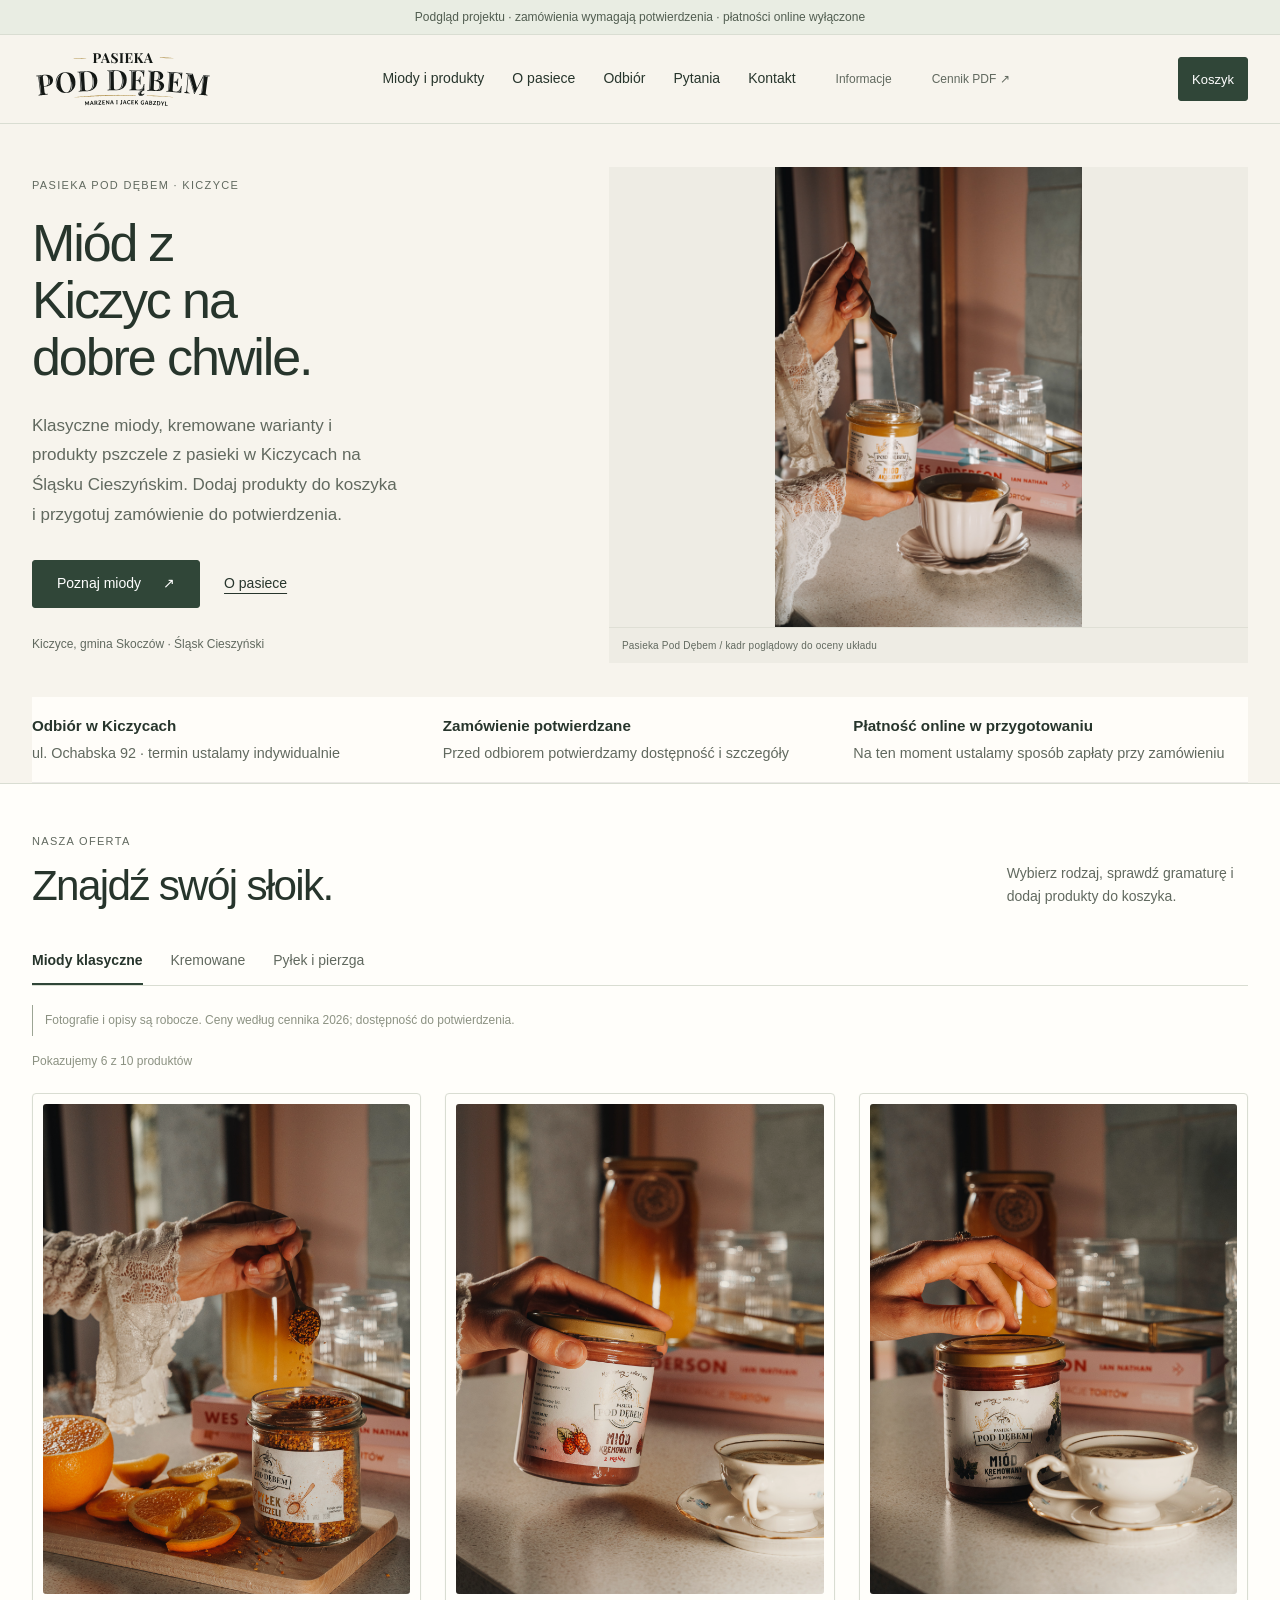
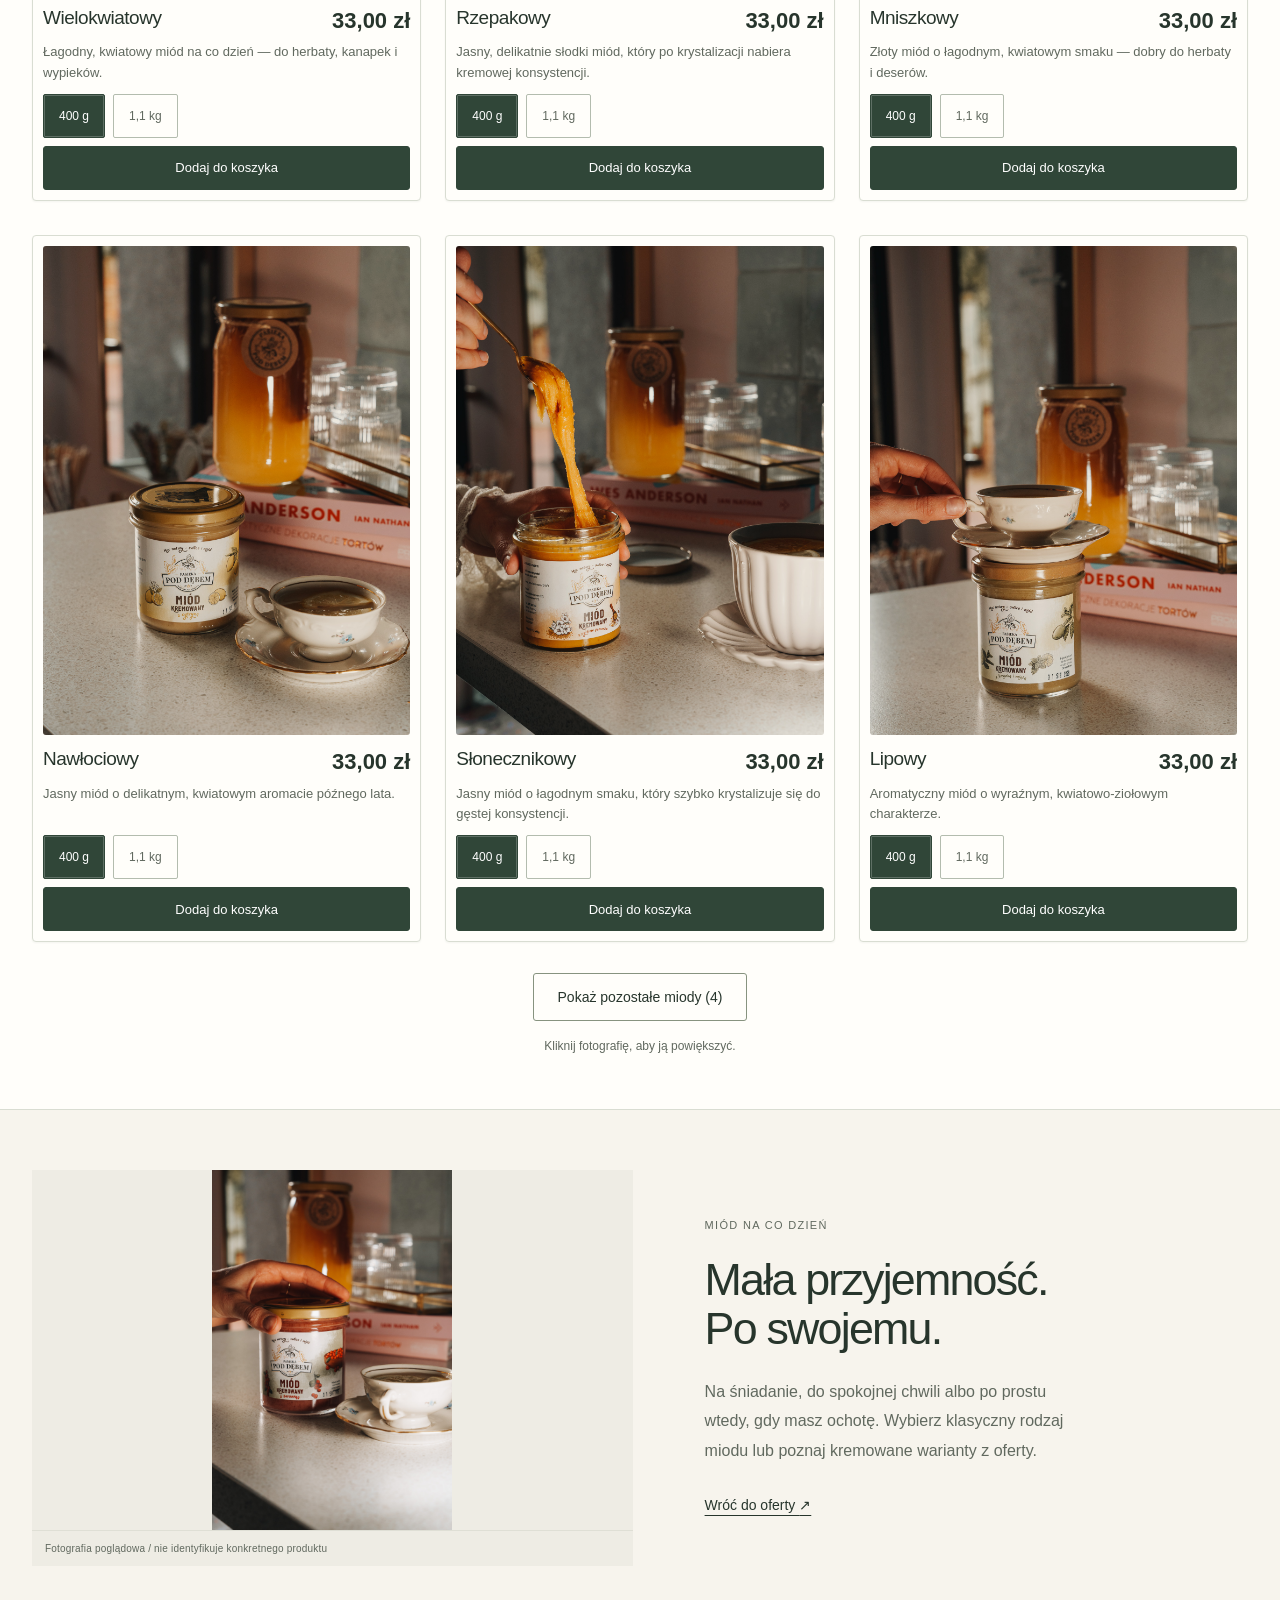
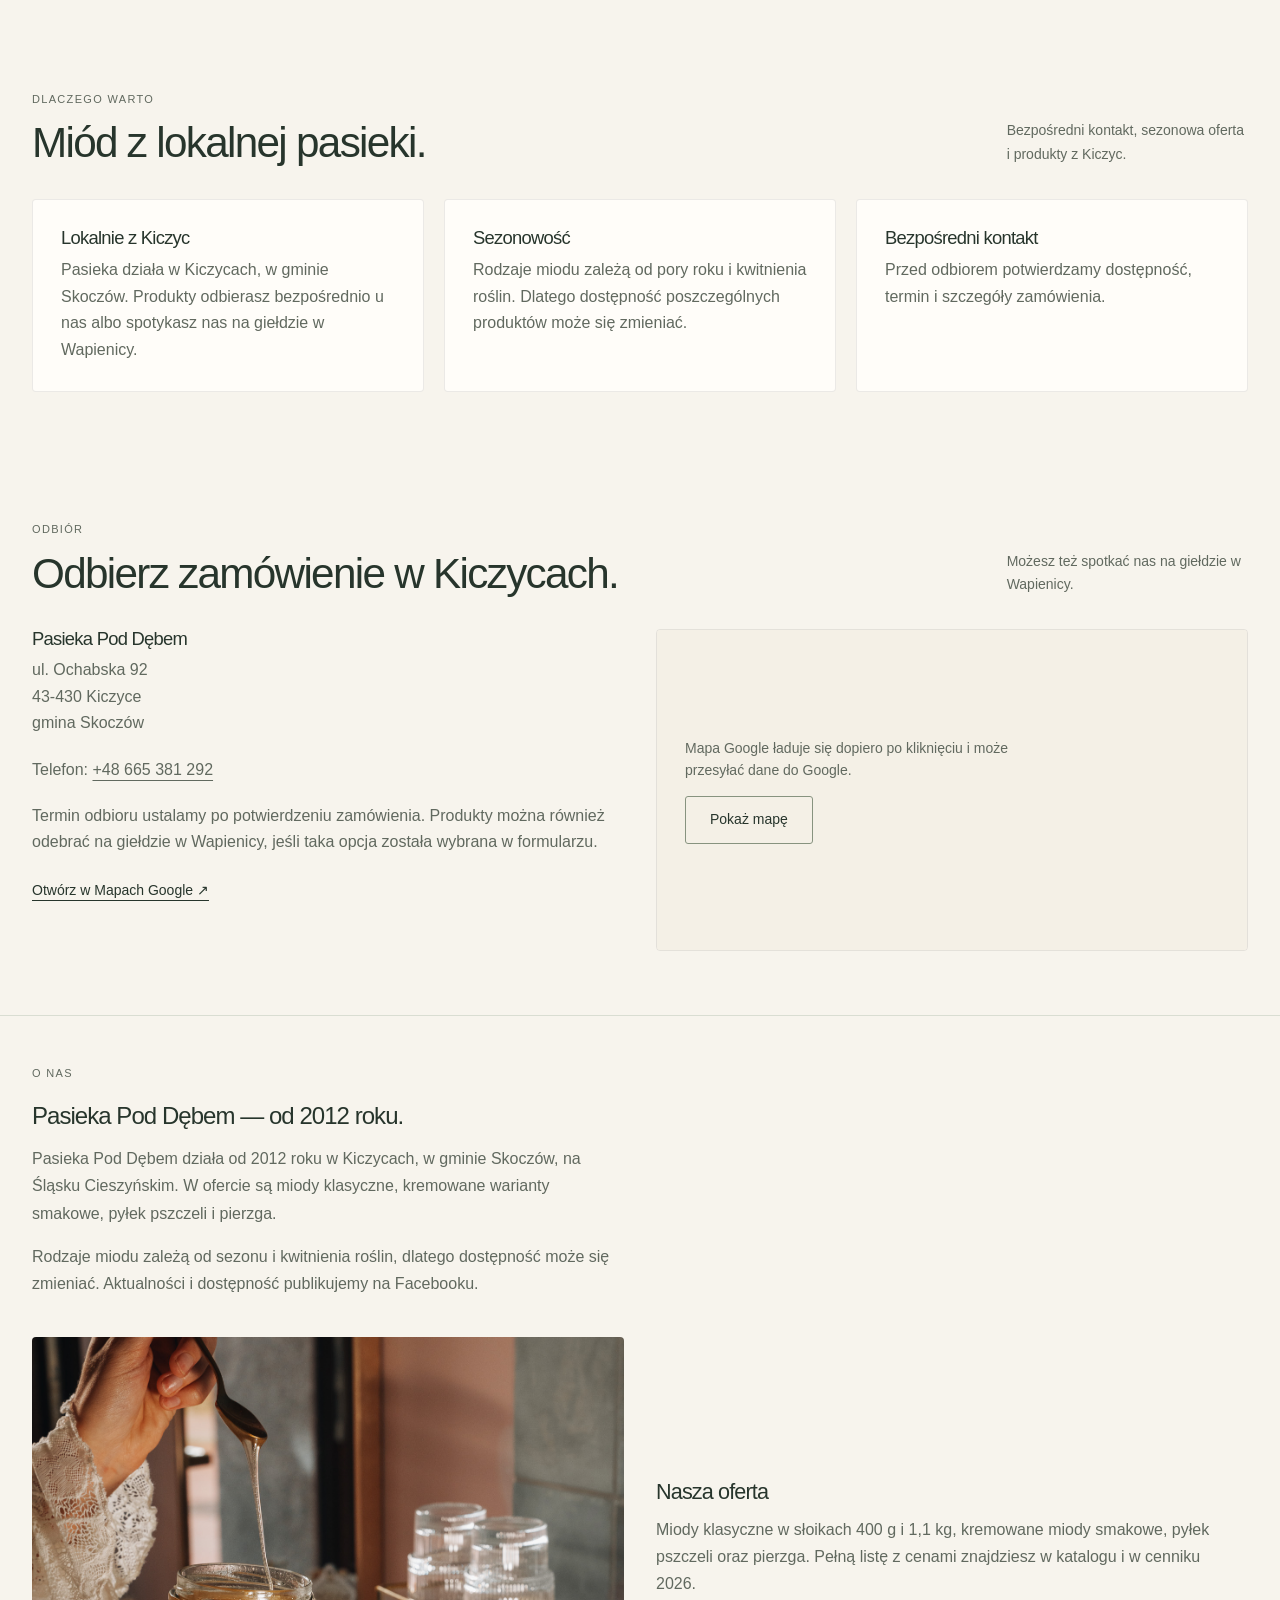
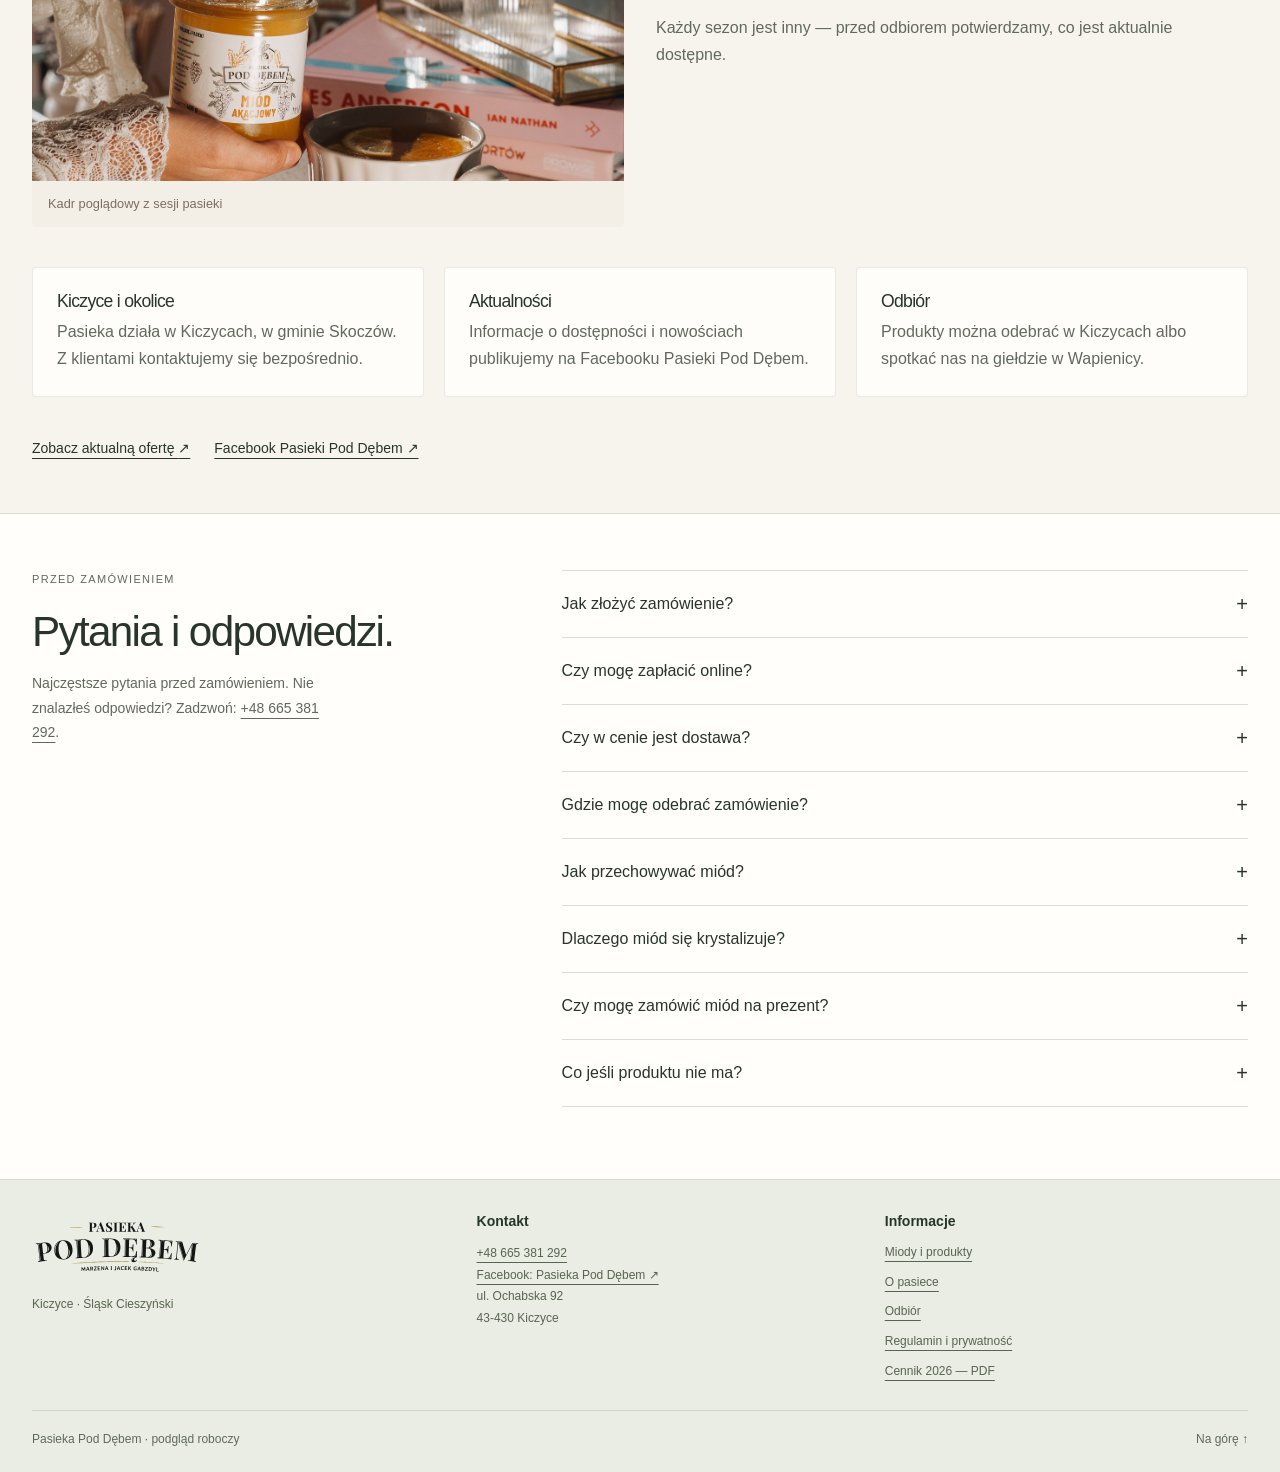
==== commit d70296dd: "fix(preview): rebuild FAQ as standalone styled section with customer-facing answers" ====
--- a/woocommerce/preview/index.html
+++ b/woocommerce/preview/index.html
@@ -15,6 +15,7 @@
 <link rel="stylesheet" href="refinements.css?v=fix3">
 <link rel="stylesheet" href="about.css?v=story-1">
 <link rel="stylesheet" href="trust.css?v=trust-2">
+<link rel="stylesheet" href="faq.css?v=faq-1">
 <link rel="icon" type="image/svg+xml" href="../../favicon.svg">
 <script type="application/ld+json">
 {
@@ -41,31 +42,14 @@
   "@context": "https://schema.org",
   "@type": "FAQPage",
   "mainEntity": [
-    {
-      "@type": "Question",
-      "name": "Jak złożyć zamówienie?",
-      "acceptedAnswer": {"@type": "Answer", "text": "Wybierz produkt i gramaturę, dodaj go do koszyka, a następnie wypełnij krótki formularz. Zamówienie przygotujesz do potwierdzenia przez pasiekę."}
-    },
-    {
-      "@type": "Question",
-      "name": "Czy mogę zapłacić online?",
-      "acceptedAnswer": {"@type": "Answer", "text": "Jeszcze nie. Płatność online jest w przygotowaniu. Zamówienie można przekazać do potwierdzenia telefonicznie lub SMS-em."}
-    },
-    {
-      "@type": "Question",
-      "name": "Jak przechowywać miód?",
-      "acceptedAnswer": {"@type": "Answer", "text": "Przechowuj miód w szczelnie zamkniętym słoiku, w suchym miejscu, z dala od bezpośredniego światła. Nie przechowuj go w lodówce."}
-    },
-    {
-      "@type": "Question",
-      "name": "Dlaczego miód się krystalizuje?",
-      "acceptedAnswer": {"@type": "Answer", "text": "Krystalizacja to naturalny proces, który zależy od rodzaju miodu i temperatury przechowywania. Nie oznacza, że produkt jest zepsuty."}
-    },
-    {
-      "@type": "Question",
-      "name": "Czy mogę zamówić miód na prezent?",
-      "acceptedAnswer": {"@type": "Answer", "text": "Tak. W uwagach do zamówienia napisz, że produkt ma być prezentem — ustalimy szczegóły przy potwierdzeniu."}
-    }
+    {"@type": "Question", "name": "Jak złożyć zamówienie?", "acceptedAnswer": {"@type": "Answer", "text": "Wybierz produkt i gramaturę, dodaj go do koszyka i wypełnij krótki formularz. Zobaczysz podsumowanie, które możesz wysłać do nas SMS-em lub skopiować. Zamówienie jest wiążące dopiero po naszym potwierdzeniu."}},
+    {"@type": "Question", "name": "Czy mogę zapłacić online?", "acceptedAnswer": {"@type": "Answer", "text": "Jeszcze nie. Płatność online jest w przygotowaniu. Sposób i termin zapłaty ustalamy przy potwierdzeniu zamówienia."}},
+    {"@type": "Question", "name": "Czy w cenie jest dostawa?", "acceptedAnswer": {"@type": "Answer", "text": "Ceny dotyczą produktów i pochodzą z cennika 2026. Ewentualny koszt dostawy ustalamy przy potwierdzeniu zamówienia."}},
+    {"@type": "Question", "name": "Gdzie mogę odebrać zamówienie?", "acceptedAnswer": {"@type": "Answer", "text": "W Kiczycach przy ul. Ochabskiej 92 albo — jeśli wybierzesz tę opcję w formularzu — na giełdzie w Wapienicy. Termin ustalamy po potwierdzeniu zamówienia."}},
+    {"@type": "Question", "name": "Jak przechowywać miód?", "acceptedAnswer": {"@type": "Answer", "text": "Przechowuj miód w szczelnie zamkniętym słoiku, w suchym miejscu, z dala od bezpośredniego światła. Nie przechowuj go w lodówce."}},
+    {"@type": "Question", "name": "Dlaczego miód się krystalizuje?", "acceptedAnswer": {"@type": "Answer", "text": "Krystalizacja to naturalny proces, który zależy od rodzaju miodu i temperatury przechowywania. Nie oznacza, że produkt jest zepsuty."}},
+    {"@type": "Question", "name": "Czy mogę zamówić miód na prezent?", "acceptedAnswer": {"@type": "Answer", "text": "Tak. W uwagach do zamówienia napisz, że produkt ma być prezentem — ustalimy szczegóły przy potwierdzeniu."}},
+    {"@type": "Question", "name": "Co jeśli produktu nie ma?", "acceptedAnswer": {"@type": "Answer", "text": "Poinformujemy Cię o dostępności po złożeniu zamówienia. Możesz wybrać inny rodzaj miodu, poczekać na kolejny zbiór albo zrezygnować z zamówienia."}}
   ]
 }
 </script>
@@ -84,8 +68,17 @@
 <div class="story-grid"><figure class="story-media"><img src="../../www/DSC02595.jpg" alt="Fotografia poglądowa z sesji Pasieki Pod Dębem" loading="lazy" decoding="async"><figcaption>Kadr poglądowy z sesji pasieki</figcaption></figure><div class="story-copy"><h3>Nasza oferta</h3><p>Miody klasyczne w słoikach 400 g i 1,1 kg, kremowane miody smakowe, pyłek pszczeli oraz pierzga. Pełną listę z cenami znajdziesz w katalogu i w cenniku 2026.</p><p>Każdy sezon jest inny — przed odbiorem potwierdzamy, co jest aktualnie dostępne.</p></div></div>
 <div class="story-values"><div><h3>Kiczyce i okolice</h3><p>Pasieka działa w Kiczycach, w gminie Skoczów. Z klientami kontaktujemy się bezpośrednio.</p></div><div><h3>Aktualności</h3><p>Informacje o dostępności i nowościach publikujemy na Facebooku Pasieki Pod Dębem.</p></div><div><h3>Odbiór</h3><p>Produkty można odebrać w Kiczycach albo spotkać nas na giełdzie w Wapienicy.</p></div></div>
 <div class="story-cta"><a class="text-link" href="#oferta">Zobacz aktualną ofertę <span aria-hidden="true">↗</span></a><a class="text-link" href="https://www.facebook.com/miody.pod.debem/" target="_blank" rel="noopener noreferrer">Facebook Pasieki Pod Dębem ↗</a></div>
-<div id="pytania" class="faq"><span class="eyebrow">Przed zamówieniem</span><h2>Pytania i odpowiedzi.</h2><details><summary>Jak złożyć zamówienie?</summary><p>Wybierz produkt i gramaturę, dodaj go do koszyka, a następnie wypełnij krótki formularz. Zamówienie przygotujesz do potwierdzenia przez pasiekę.</p></details><details><summary>Czy mogę zapłacić online?</summary><p>Jeszcze nie. Płatność online jest w przygotowaniu. Zamówienie można przekazać do potwierdzenia telefonicznie lub SMS-em.</p></details><details><summary>Skąd pochodzą ceny?</summary><p>Z cennika 2026. Dokument nie określa bieżącego magazynu ani kosztów dostawy. Pierzga ma cenę dla 200 g; wariant 0,5 kg nie ma podanej ceny.</p></details><details><summary>Jak przechowywać miód?</summary><p>Przechowuj miód w szczelnie zamkniętym słoiku, w suchym miejscu, z dala od bezpośredniego światła. Nie przechowuj go w lodówce.</p></details><details><summary>Dlaczego miód się krystalizuje?</summary><p>Krystalizacja to naturalny proces, który zależy od rodzaju miodu i temperatury przechowywania. Nie oznacza, że produkt jest zepsuty.</p></details><details><summary>Czy mogę zamówić miód na prezent?</summary><p>Tak. W uwagach do zamówienia napisz, że produkt ma być prezentem — ustalimy szczegóły przy potwierdzeniu.</p></details><details><summary>Co jeśli produktu nie ma?</summary><p>Poinformujemy Cię o dostępności po złożeniu zamówienia. Możesz wybrać inny rodzaj miodu, poczekać na kolejny zbiór albo zrezygnować z zamówienia.</p></details></div>
 </div></section>
+<section class="faq-section" id="pytania" aria-labelledby="faq-title"><div class="wrap faq-layout"><div class="faq-intro"><span class="eyebrow">Przed zamówieniem</span><h2 id="faq-title">Pytania i odpowiedzi.</h2><p>Najczęstsze pytania przed zamówieniem. Nie znalazłeś odpowiedzi? Zadzwoń: <a href="tel:+48665381292">+48 665 381 292</a>.</p></div><div class="faq-list">
+<details><summary>Jak złożyć zamówienie?</summary><p>Wybierz produkt i gramaturę, dodaj go do koszyka i wypełnij krótki formularz. Zobaczysz podsumowanie, które możesz wysłać do nas SMS-em lub skopiować. Zamówienie jest wiążące dopiero po naszym potwierdzeniu.</p></details>
+<details><summary>Czy mogę zapłacić online?</summary><p>Jeszcze nie. Płatność online jest w przygotowaniu. Sposób i termin zapłaty ustalamy przy potwierdzeniu zamówienia.</p></details>
+<details><summary>Czy w cenie jest dostawa?</summary><p>Ceny dotyczą produktów i pochodzą z cennika 2026. Ewentualny koszt dostawy ustalamy przy potwierdzeniu zamówienia.</p></details>
+<details><summary>Gdzie mogę odebrać zamówienie?</summary><p>W Kiczycach przy ul. Ochabskiej 92 albo — jeśli wybierzesz tę opcję w formularzu — na giełdzie w Wapienicy. Termin ustalamy po potwierdzeniu zamówienia.</p></details>
+<details><summary>Jak przechowywać miód?</summary><p>Przechowuj miód w szczelnie zamkniętym słoiku, w suchym miejscu, z dala od bezpośredniego światła. Nie przechowuj go w lodówce.</p></details>
+<details><summary>Dlaczego miód się krystalizuje?</summary><p>Krystalizacja to naturalny proces, który zależy od rodzaju miodu i temperatury przechowywania. Nie oznacza, że produkt jest zepsuty.</p></details>
+<details><summary>Czy mogę zamówić miód na prezent?</summary><p>Tak. W uwagach do zamówienia napisz, że produkt ma być prezentem — ustalimy szczegóły przy potwierdzeniu.</p></details>
+<details><summary>Co jeśli produktu nie ma?</summary><p>Poinformujemy Cię o dostępności po złożeniu zamówienia. Możesz wybrać inny rodzaj miodu, poczekać na kolejny zbiór albo zrezygnować z zamówienia.</p></details>
+</div></div></section>
 </main>
 <footer class="site-footer"><div class="wrap"><div class="footer-grid"><div><img class="footer-wordmark" src="../../Pasieka/Sam%20logotyp/Sam%20logotyp.svg" alt="Pasieka Pod Dębem" width="1993" height="780" loading="lazy"><p>Kiczyce · Śląsk Cieszyński</p></div><div id="kontakt"><h2>Kontakt</h2><p><a href="tel:+48665381292">+48 665 381 292</a><br><a href="https://www.facebook.com/miody.pod.debem/" target="_blank" rel="noopener noreferrer">Facebook: Pasieka Pod Dębem ↗</a></p><p>ul. Ochabska 92<br>43-430 Kiczyce</p></div><div class="footer-links"><h2>Informacje</h2><a href="#oferta">Miody i produkty</a><a href="#o-pasiece">O pasiece</a><a href="#odbior">Odbiór</a><a href="informacje.html">Regulamin i prywatność</a><a href="../../Pasieka/Mi%C3%B3d%20cennik%202026.pdf" target="_blank" rel="noopener noreferrer">Cennik 2026 — PDF</a></div></div><div class="copyright"><span>Pasieka Pod Dębem · podgląd roboczy</span><a href="#start">Na górę ↑</a></div></div></footer>
 <div class="cart-overlay" id="cart-overlay" hidden></div>
--- a/woocommerce/preview/faq.css
+++ b/woocommerce/preview/faq.css
@@ -0,0 +1,14 @@
+/* FAQ — osobna sekcja */
+.faq-section{padding:56px 0 72px;border-top:1px solid var(--line);background:var(--white)}
+.faq-layout{display:grid;grid-template-columns:minmax(0,.8fr) minmax(0,1.2fr);gap:72px;align-items:start}
+.faq-intro h2{font-size:clamp(31px,3.3vw,43px);margin-bottom:16px}
+.faq-intro p{font-size:14px;line-height:1.75;color:var(--muted);max-width:38ch}
+.faq-intro a{color:inherit}
+.faq-list details{margin:0;padding:0;border-bottom:1px solid var(--line)}
+.faq-list details:first-child{border-top:1px solid var(--line)}
+.faq-list summary{min-height:56px;padding:16px 0;font-size:16px;font-weight:500}
+.faq-list summary:focus-visible{outline-offset:2px}
+.faq-list details[open] summary{color:var(--green)}
+.faq-list details p{padding:0 0 18px;font-size:15px;line-height:1.75;color:var(--muted);max-width:62ch}
+@media(max-width:900px){.faq-section{padding:36px 0 48px}.faq-layout{grid-template-columns:1fr;gap:24px}}
+@media(min-width:1440px){.faq-section{padding:88px 0 104px}.faq-layout{gap:110px}}
